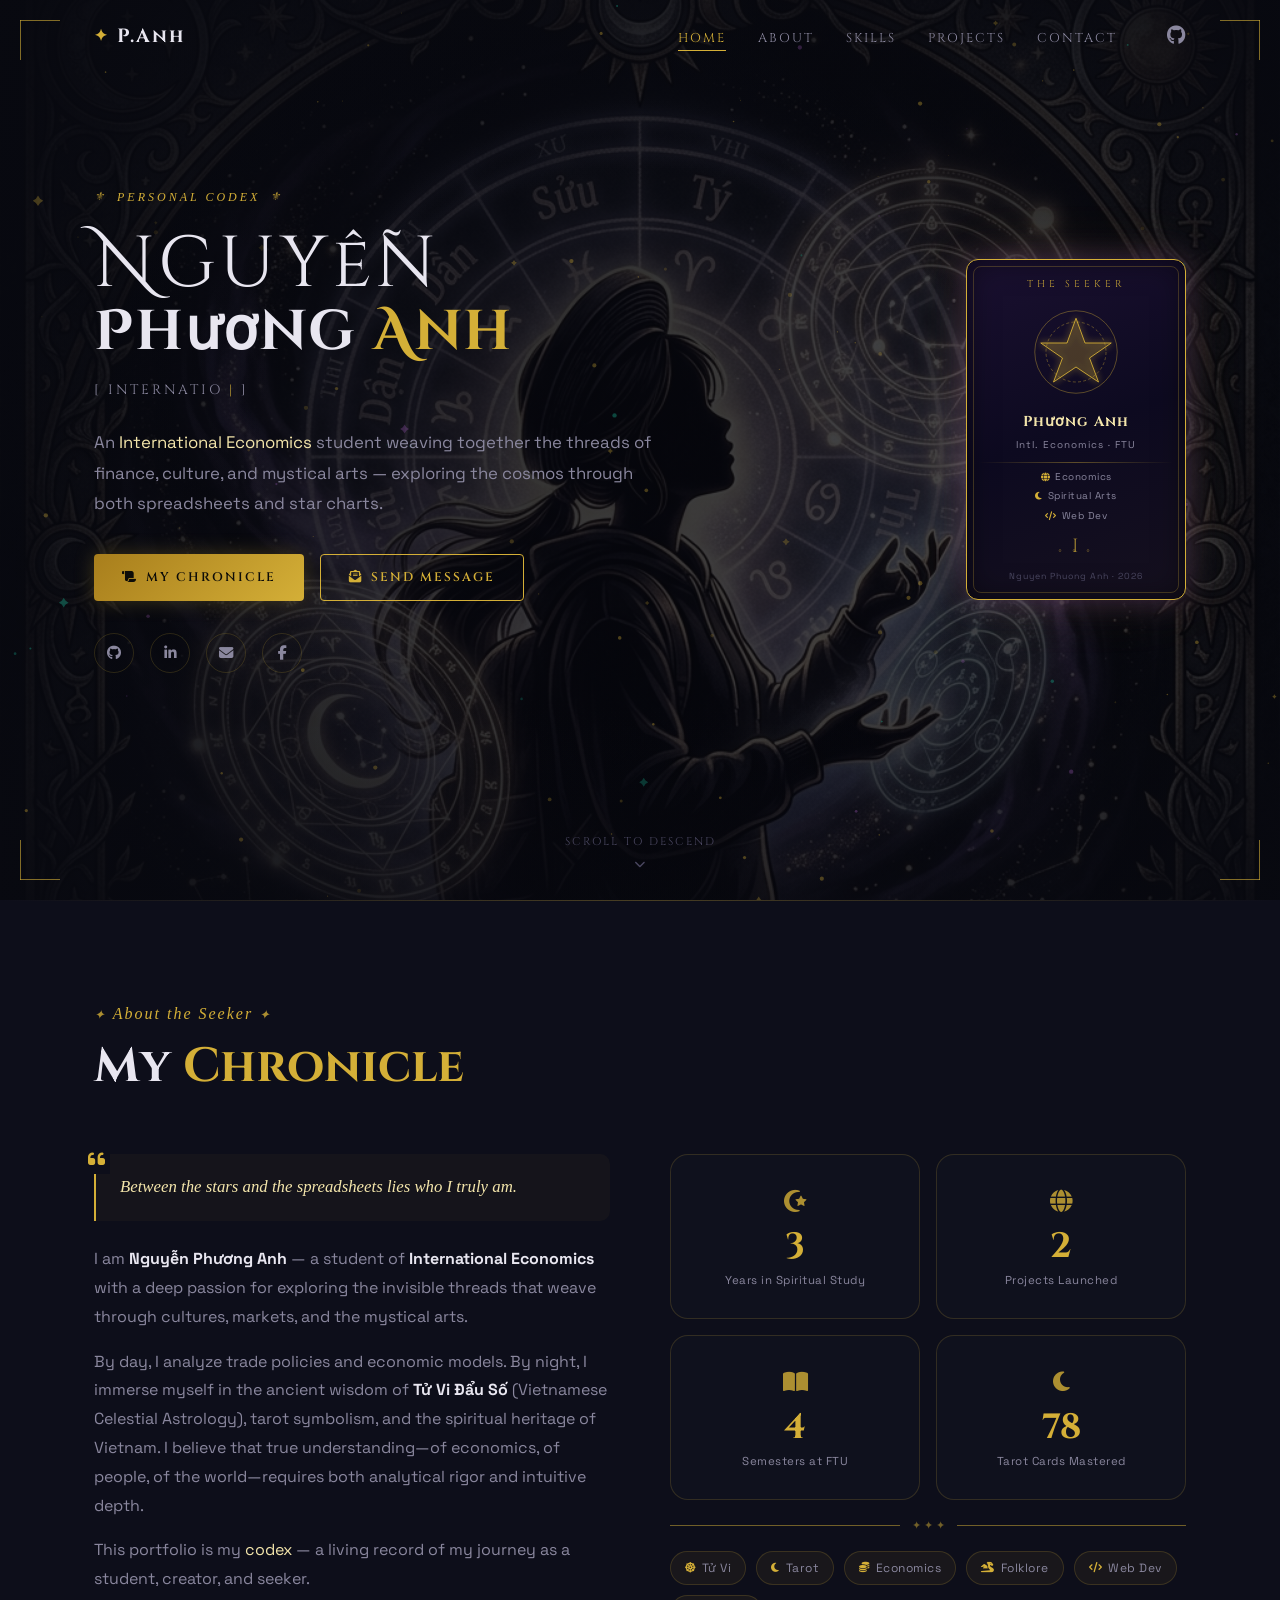
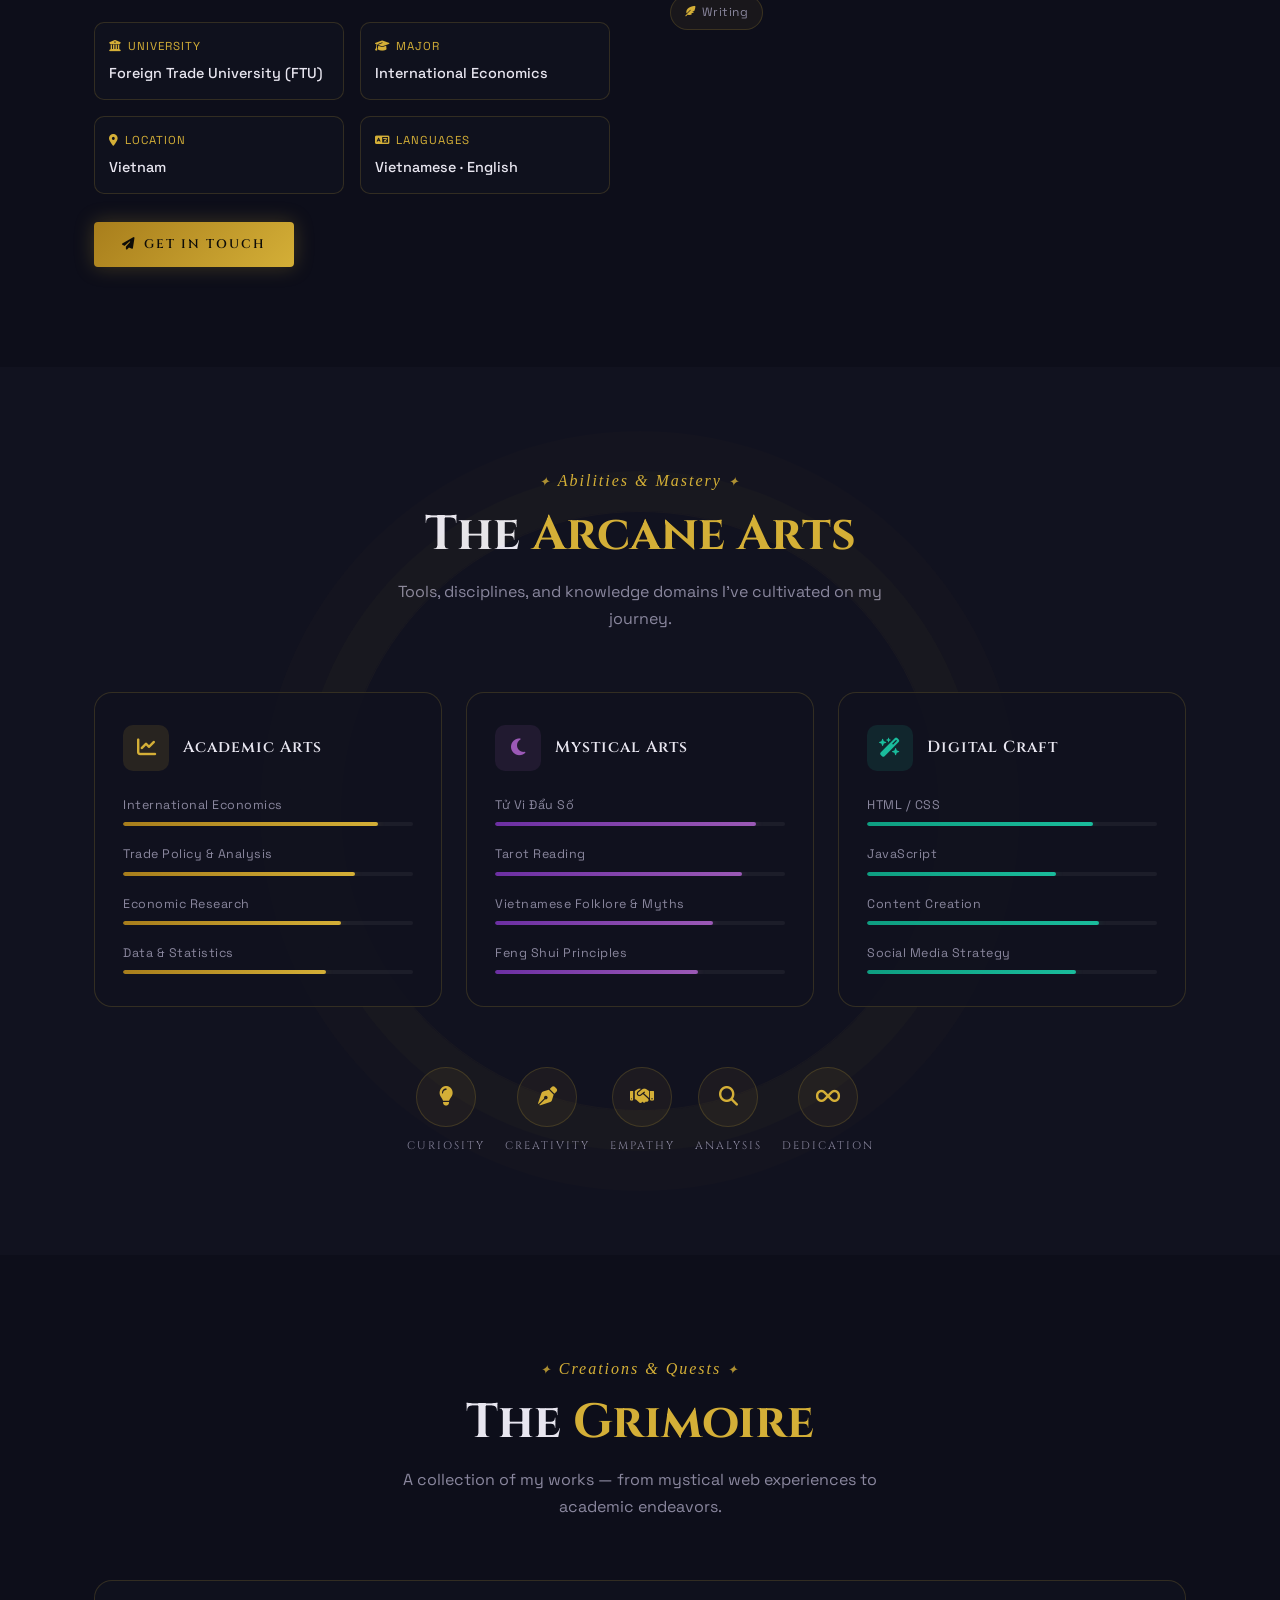
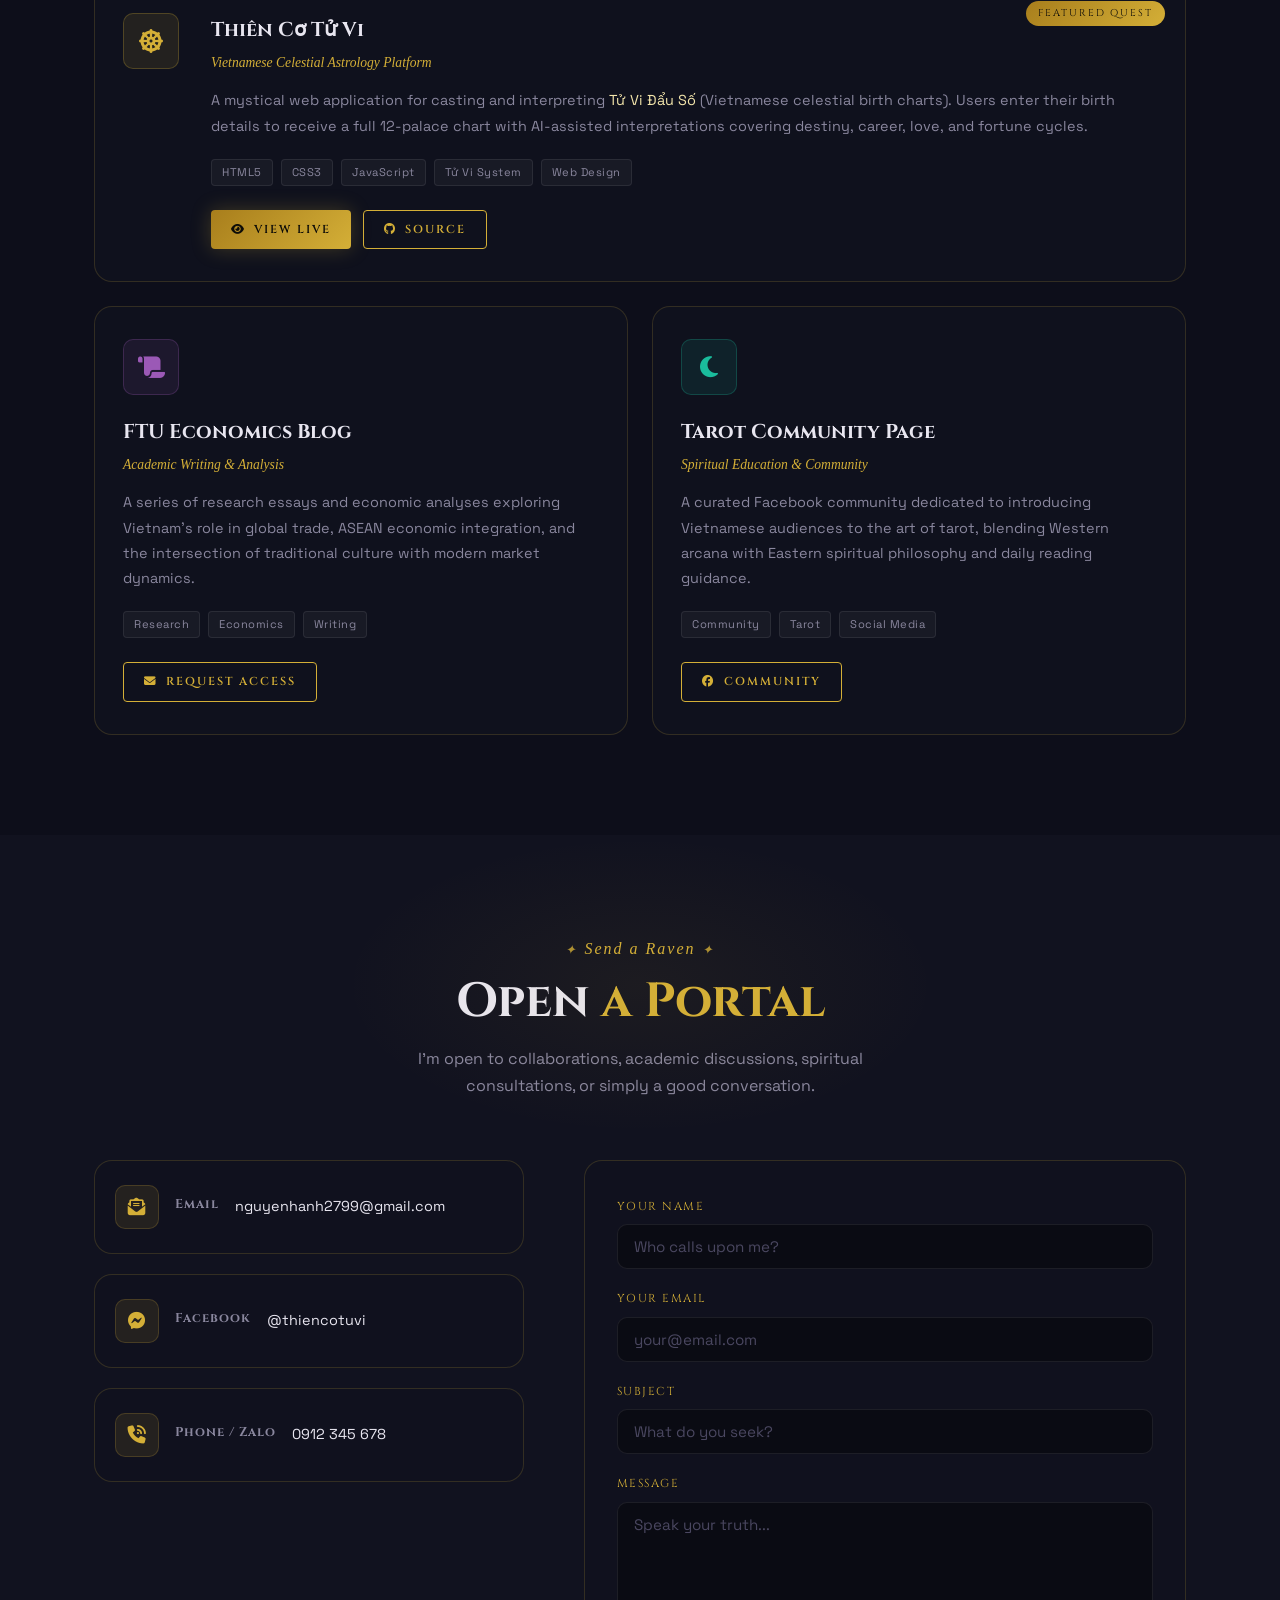
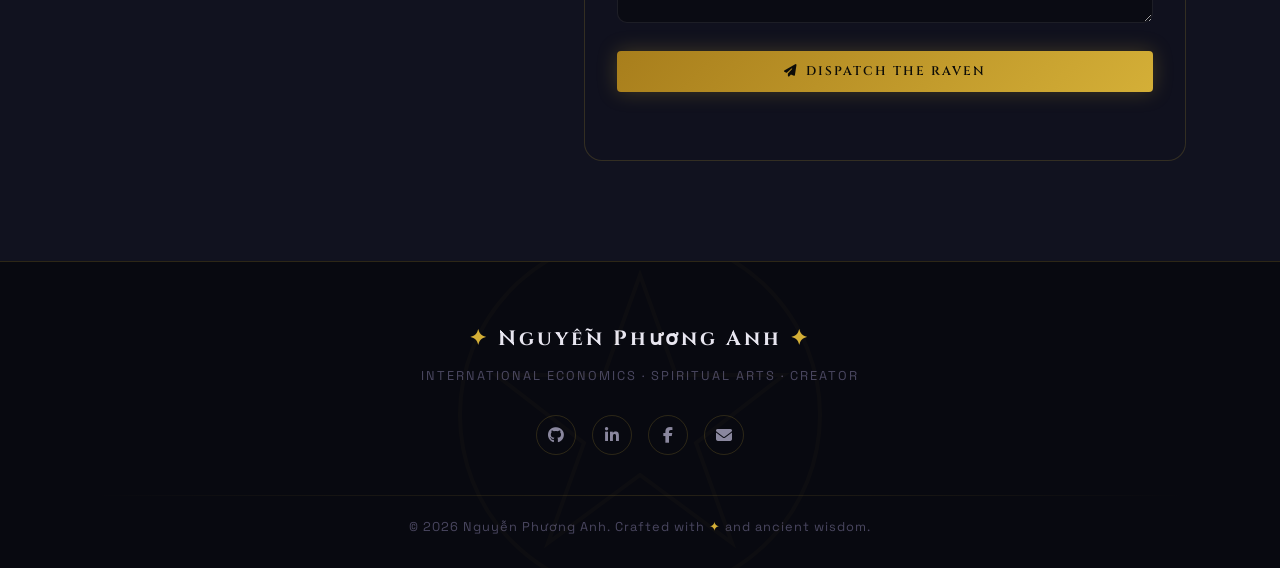
==== index.html @ 886b6515 "Add files via upload" ====
<!DOCTYPE html>
<html lang="en">
<head>
  <meta charset="UTF-8" />
  <meta name="viewport" content="width=device-width, initial-scale=1.0" />
  <title>Nguyễn Phương Anh — Portfolio</title>
  <meta name="description" content="Personal portfolio of Nguyễn Phương Anh — International Economics Student with a passion for spiritual arts, cultural projects, and web creation." />
  <meta name="keywords" content="Nguyễn Phương Anh, portfolio, international economics, FTU, web developer, Vietnamese" />
  <meta name="author" content="Nguyễn Phương Anh" />

  <!-- Open Graph -->
  <meta property="og:title" content="Nguyễn Phương Anh — Portfolio" />
  <meta property="og:description" content="International Economics Student | Spiritual Arts Enthusiast | Creator" />
  <meta property="og:type" content="website" />

  <!-- Google Fonts -->
  <link rel="preconnect" href="https://fonts.googleapis.com" />
  <link rel="preconnect" href="https://fonts.gstatic.com" crossorigin />
  <link href="https://fonts.googleapis.com/css2?family=Cinzel+Decorative:wght@400;700;900&family=Cinzel:wght@400;500;600;700&family=IM+Fell+English:ital@0;1&family=Space+Grotesk:wght@300;400;500;600&display=swap" rel="stylesheet" />

  <!-- Font Awesome -->
  <link rel="stylesheet" href="https://cdnjs.cloudflare.com/ajax/libs/font-awesome/6.5.1/css/all.min.css" crossorigin="anonymous" referrerpolicy="no-referrer" />

  <!-- Stylesheet -->
  <link rel="stylesheet" href="portfolio.css" />
</head>
<body>

  <!-- ============================================================
       PRELOADER
       ============================================================ -->
  <div class="pf-preloader" id="pf-preloader">
    <div class="pf-preloader__inner">
      <div class="pf-rune-ring">
        <svg viewBox="0 0 200 200" class="pf-rune-svg">
          <circle cx="100" cy="100" r="90" class="pf-rune-circle" />
          <circle cx="100" cy="100" r="70" class="pf-rune-circle pf-rune-circle--inner" />
          <!-- Rune marks -->
          <g class="pf-rune-marks">
            <line x1="100" y1="10" x2="100" y2="30" />
            <line x1="100" y1="170" x2="100" y2="190" />
            <line x1="10" y1="100" x2="30" y2="100" />
            <line x1="170" y1="100" x2="190" y2="100" />
            <line x1="27" y1="27" x2="42" y2="42" />
            <line x1="158" y1="158" x2="173" y2="173" />
            <line x1="173" y1="27" x2="158" y2="42" />
            <line x1="27" y1="173" x2="42" y2="158" />
          </g>
          <!-- Inner star -->
          <polygon class="pf-rune-star" points="100,60 112,90 145,90 120,110 130,140 100,122 70,140 80,110 55,90 88,90" />
        </svg>
      </div>
      <p class="pf-preloader__text">Entering the Realm...</p>
    </div>
  </div>

  <!-- ============================================================
       PARTICLES / FLOATING RUNES CANVAS
       ============================================================ -->
  <canvas id="pf-particles" class="pf-particles"></canvas>

  <!-- ============================================================
       NAVIGATION
       ============================================================ -->
  <nav class="pf-nav" id="pf-nav">
    <div class="pf-nav__container">
      <a href="#pf-hero" class="pf-nav__logo" id="pf-nav-logo">
        <span class="pf-nav__logo-symbol">✦</span>
        <span>P.Anh</span>
      </a>

      <ul class="pf-nav__menu" id="pf-nav-menu">
        <li><a href="#pf-hero"    class="pf-nav__link pf-nav__link--active" data-section="pf-hero">Home</a></li>
        <li><a href="#pf-about"   class="pf-nav__link" data-section="pf-about">About</a></li>
        <li><a href="#pf-skills"  class="pf-nav__link" data-section="pf-skills">Skills</a></li>
        <li><a href="#pf-project" class="pf-nav__link" data-section="pf-project">Projects</a></li>
        <li><a href="#pf-contact" class="pf-nav__link" data-section="pf-contact">Contact</a></li>
      </ul>

      <a href="https://github.com/phanhbleble" target="_blank" rel="noopener" class="pf-nav__github" id="pf-nav-github" aria-label="GitHub Profile">
        <i class="fa-brands fa-github"></i>
      </a>

      <button class="pf-nav__toggle" id="pf-nav-toggle" aria-label="Toggle navigation" aria-expanded="false">
        <span></span><span></span><span></span>
      </button>
    </div>
  </nav>

  <main>

    <!-- ============================================================
         HERO SECTION
         ============================================================ -->
    <section class="pf-hero pf-section" id="pf-hero">
      <div class="pf-hero__bg" aria-hidden="true">
        <img src="portfolio_hero_bg.png" alt="" class="pf-hero__bg-img" />
        <div class="pf-hero__bg-overlay"></div>
        <div class="pf-hero__bg-vignette"></div>
      </div>

      <!-- Decorative corners -->
      <div class="pf-corner pf-corner--tl" aria-hidden="true"></div>
      <div class="pf-corner pf-corner--tr" aria-hidden="true"></div>
      <div class="pf-corner pf-corner--bl" aria-hidden="true"></div>
      <div class="pf-corner pf-corner--br" aria-hidden="true"></div>

      <div class="pf-hero__container pf-container">
        <div class="pf-hero__content">
          <div class="pf-hero__eyebrow">
            <span class="pf-rune-deco">⚜</span>
            <span class="pf-hero__eyebrow-text">Personal Codex</span>
            <span class="pf-rune-deco">⚜</span>
          </div>

          <h1 class="pf-hero__name">
            <span class="pf-hero__name-line1">Nguyễn</span>
            <span class="pf-hero__name-line2">Phương <span class="pf-gold">Anh</span></span>
          </h1>

          <div class="pf-hero__role" id="pf-typed-role">
            <span class="pf-hero__role-prefix">[ </span>
            <span class="pf-hero__role-text" id="pf-typed-text"></span>
            <span class="pf-hero__role-cursor">|</span>
            <span class="pf-hero__role-prefix"> ]</span>
          </div>

          <p class="pf-hero__tagline">
            An <em>International Economics</em> student weaving together the threads of finance, culture, and mystical arts — exploring the cosmos through both spreadsheets and star charts.
          </p>

          <div class="pf-hero__cta">
            <a href="#pf-about" class="pf-btn pf-btn--primary" id="pf-hero-cta1">
              <i class="fa-solid fa-scroll"></i> My Chronicle
            </a>
            <a href="#pf-contact" class="pf-btn pf-btn--ghost" id="pf-hero-cta2">
              <i class="fa-solid fa-envelope-open-text"></i> Send Message
            </a>
          </div>

          <div class="pf-hero__social">
            <a href="https://github.com/phanhbleble" target="_blank" rel="noopener" class="pf-hero__social-link" id="pf-social-github" aria-label="GitHub">
              <i class="fa-brands fa-github"></i>
            </a>
            <a href="https://www.linkedin.com/" target="_blank" rel="noopener" class="pf-hero__social-link" id="pf-social-linkedin" aria-label="LinkedIn">
              <i class="fa-brands fa-linkedin-in"></i>
            </a>
            <a href="mailto:nguyenhanh2799@gmail.com" class="pf-hero__social-link" id="pf-social-email" aria-label="Email">
              <i class="fa-solid fa-envelope"></i>
            </a>
            <a href="https://www.facebook.com/thiencotuvi" target="_blank" rel="noopener" class="pf-hero__social-link" id="pf-social-fb" aria-label="Facebook">
              <i class="fa-brands fa-facebook-f"></i>
            </a>
          </div>
        </div>

        <!-- Tarot card floating aside -->
        <div class="pf-hero__card-wrap" aria-hidden="true">
          <div class="pf-tarot-card" id="pf-tarot-card">
            <div class="pf-tarot-card__inner">
              <div class="pf-tarot-card__front">
                <div class="pf-tarot-card__header">The Seeker</div>
                <div class="pf-tarot-card__symbol">
                  <svg viewBox="0 0 120 120" class="pf-tarot-star-svg">
                    <circle cx="60" cy="60" r="55" class="pf-tarot-ring" />
                    <circle cx="60" cy="60" r="40" class="pf-tarot-ring pf-tarot-ring--2" />
                    <polygon class="pf-tarot-star-poly" points="60,15 72,48 107,48 78,68 90,100 60,80 30,100 42,68 13,48 48,48" />
                  </svg>
                </div>
                <div class="pf-tarot-card__body">
                  <p class="pf-tarot-card__name">Phương Anh</p>
                  <p class="pf-tarot-card__title">Intl. Economics · FTU</p>
                  <div class="pf-tarot-card__divider"></div>
                  <div class="pf-tarot-card__attrs">
                    <span><i class="fa-solid fa-globe"></i> Economics</span>
                    <span><i class="fa-solid fa-moon"></i> Spiritual Arts</span>
                    <span><i class="fa-solid fa-code"></i> Web Dev</span>
                  </div>
                </div>
                <div class="pf-tarot-card__number">I</div>
                <div class="pf-tarot-card__footer">Nguyen Phuong Anh · 2026</div>
              </div>
            </div>
          </div>
        </div>
      </div>

      <div class="pf-hero__scroll-hint" aria-hidden="true">
        <span>Scroll to descend</span>
        <i class="fa-solid fa-chevron-down pf-bounce"></i>
      </div>
    </section>

    <!-- ============================================================
         ABOUT SECTION
         ============================================================ -->
    <section class="pf-about pf-section" id="pf-about">
      <div class="pf-about__arcane-line" aria-hidden="true"></div>
      <div class="pf-container">
        <div class="pf-section-header">
          <p class="pf-section-eyebrow">
            <span class="pf-rune-deco">✦</span> About the Seeker <span class="pf-rune-deco">✦</span>
          </p>
          <h2 class="pf-section-title">My <span class="pf-gold">Chronicle</span></h2>
        </div>

        <div class="pf-about__grid">
          <div class="pf-about__text pf-reveal">
            <div class="pf-about__quote">
              <i class="fa-solid fa-quote-left"></i>
              <blockquote>Between the stars and the spreadsheets lies who I truly am.</blockquote>
            </div>
            <p>
              I am <strong>Nguyễn Phương Anh</strong> — a student of <strong>International Economics</strong> with a deep passion for exploring the invisible threads that weave through cultures, markets, and the mystical arts.
            </p>
            <p>
              By day, I analyze trade policies and economic models. By night, I immerse myself in the ancient wisdom of <strong>Tử Vi Đẩu Số</strong> (Vietnamese Celestial Astrology), tarot symbolism, and the spiritual heritage of Vietnam. I believe that true understanding—of economics, of people, of the world—requires both analytical rigor and intuitive depth.
            </p>
            <p>
              This portfolio is my <em>codex</em> — a living record of my journey as a student, creator, and seeker.
            </p>

            <div class="pf-about__info-grid">
              <div class="pf-about__info-item">
                <span class="pf-about__info-label"><i class="fa-solid fa-university"></i> University</span>
                <span class="pf-about__info-value">Foreign Trade University (FTU)</span>
              </div>
              <div class="pf-about__info-item">
                <span class="pf-about__info-label"><i class="fa-solid fa-graduation-cap"></i> Major</span>
                <span class="pf-about__info-value">International Economics</span>
              </div>
              <div class="pf-about__info-item">
                <span class="pf-about__info-label"><i class="fa-solid fa-location-dot"></i> Location</span>
                <span class="pf-about__info-value">Vietnam</span>
              </div>
              <div class="pf-about__info-item">
                <span class="pf-about__info-label"><i class="fa-solid fa-language"></i> Languages</span>
                <span class="pf-about__info-value">Vietnamese · English</span>
              </div>
            </div>

            <a href="#pf-contact" class="pf-btn pf-btn--primary" id="pf-about-cta">
              <i class="fa-solid fa-paper-plane"></i> Get in Touch
            </a>
          </div>

          <!-- Stat cards -->
          <div class="pf-about__stats pf-reveal pf-reveal--delay">
            <div class="pf-stat-card" id="pf-stat-1">
              <div class="pf-stat-card__icon"><i class="fa-solid fa-star-and-crescent"></i></div>
              <div class="pf-stat-card__num pf-count" data-target="3">0</div>
              <div class="pf-stat-card__label">Years in Spiritual Study</div>
            </div>
            <div class="pf-stat-card" id="pf-stat-2">
              <div class="pf-stat-card__icon"><i class="fa-solid fa-globe"></i></div>
              <div class="pf-stat-card__num pf-count" data-target="2">0</div>
              <div class="pf-stat-card__label">Projects Launched</div>
            </div>
            <div class="pf-stat-card" id="pf-stat-3">
              <div class="pf-stat-card__icon"><i class="fa-solid fa-book-open"></i></div>
              <div class="pf-stat-card__num pf-count" data-target="4">0</div>
              <div class="pf-stat-card__label">Semesters at FTU</div>
            </div>
            <div class="pf-stat-card" id="pf-stat-4">
              <div class="pf-stat-card__icon"><i class="fa-solid fa-moon"></i></div>
              <div class="pf-stat-card__num pf-count" data-target="78">0</div>
              <div class="pf-stat-card__label">Tarot Cards Mastered</div>
            </div>

            <!-- Ornamental divider -->
            <div class="pf-about__ornament" aria-hidden="true">
              <div class="pf-about__ornament-line"></div>
              <span>✦ ✦ ✦</span>
              <div class="pf-about__ornament-line"></div>
            </div>

            <!-- Zodiac / interest badges -->
            <div class="pf-about__badges">
              <span class="pf-badge"><i class="fa-solid fa-dharmachakra"></i> Tử Vi</span>
              <span class="pf-badge"><i class="fa-solid fa-moon"></i> Tarot</span>
              <span class="pf-badge"><i class="fa-solid fa-coins"></i> Economics</span>
              <span class="pf-badge"><i class="fa-solid fa-dragon"></i> Folklore</span>
              <span class="pf-badge"><i class="fa-solid fa-code"></i> Web Dev</span>
              <span class="pf-badge"><i class="fa-solid fa-feather-pointed"></i> Writing</span>
            </div>
          </div>
        </div>
      </div>
    </section>

    <!-- ============================================================
         SKILLS SECTION
         ============================================================ -->
    <section class="pf-skills pf-section" id="pf-skills">
      <div class="pf-skills__bg-sigil" aria-hidden="true"></div>
      <div class="pf-container">
        <div class="pf-section-header pf-text-center">
          <p class="pf-section-eyebrow">
            <span class="pf-rune-deco">✦</span> Abilities & Mastery <span class="pf-rune-deco">✦</span>
          </p>
          <h2 class="pf-section-title">The <span class="pf-gold">Arcane Arts</span></h2>
          <p class="pf-section-sub">Tools, disciplines, and knowledge domains I've cultivated on my journey.</p>
        </div>

        <div class="pf-skills__grid">

          <!-- Card: Academic Disciplines -->
          <div class="pf-skill-card pf-reveal" id="pf-skill-1">
            <div class="pf-skill-card__glow"></div>
            <div class="pf-skill-card__header">
              <div class="pf-skill-card__icon pf-skill-card__icon--gold">
                <i class="fa-solid fa-chart-line"></i>
              </div>
              <h3 class="pf-skill-card__title">Academic Arts</h3>
            </div>
            <div class="pf-skill-card__bars">
              <div class="pf-skillbar" data-level="88">
                <span class="pf-skillbar__name">International Economics</span>
                <div class="pf-skillbar__track"><div class="pf-skillbar__fill"></div></div>
              </div>
              <div class="pf-skillbar" data-level="80">
                <span class="pf-skillbar__name">Trade Policy & Analysis</span>
                <div class="pf-skillbar__track"><div class="pf-skillbar__fill"></div></div>
              </div>
              <div class="pf-skillbar" data-level="75">
                <span class="pf-skillbar__name">Economic Research</span>
                <div class="pf-skillbar__track"><div class="pf-skillbar__fill"></div></div>
              </div>
              <div class="pf-skillbar" data-level="70">
                <span class="pf-skillbar__name">Data & Statistics</span>
                <div class="pf-skillbar__track"><div class="pf-skillbar__fill"></div></div>
              </div>
            </div>
          </div>

          <!-- Card: Spiritual Arts -->
          <div class="pf-skill-card pf-reveal pf-reveal--delay" id="pf-skill-2">
            <div class="pf-skill-card__glow pf-skill-card__glow--purple"></div>
            <div class="pf-skill-card__header">
              <div class="pf-skill-card__icon pf-skill-card__icon--purple">
                <i class="fa-solid fa-moon"></i>
              </div>
              <h3 class="pf-skill-card__title">Mystical Arts</h3>
            </div>
            <div class="pf-skill-card__bars">
              <div class="pf-skillbar pf-skillbar--purple" data-level="90">
                <span class="pf-skillbar__name">Tử Vi Đẩu Số</span>
                <div class="pf-skillbar__track"><div class="pf-skillbar__fill"></div></div>
              </div>
              <div class="pf-skillbar pf-skillbar--purple" data-level="85">
                <span class="pf-skillbar__name">Tarot Reading</span>
                <div class="pf-skillbar__track"><div class="pf-skillbar__fill"></div></div>
              </div>
              <div class="pf-skillbar pf-skillbar--purple" data-level="75">
                <span class="pf-skillbar__name">Vietnamese Folklore & Myths</span>
                <div class="pf-skillbar__track"><div class="pf-skillbar__fill"></div></div>
              </div>
              <div class="pf-skillbar pf-skillbar--purple" data-level="70">
                <span class="pf-skillbar__name">Feng Shui Principles</span>
                <div class="pf-skillbar__track"><div class="pf-skillbar__fill"></div></div>
              </div>
            </div>
          </div>

          <!-- Card: Digital & Creative -->
          <div class="pf-skill-card pf-reveal pf-reveal--delay2" id="pf-skill-3">
            <div class="pf-skill-card__glow pf-skill-card__glow--teal"></div>
            <div class="pf-skill-card__header">
              <div class="pf-skill-card__icon pf-skill-card__icon--teal">
                <i class="fa-solid fa-wand-magic-sparkles"></i>
              </div>
              <h3 class="pf-skill-card__title">Digital Craft</h3>
            </div>
            <div class="pf-skill-card__bars">
              <div class="pf-skillbar pf-skillbar--teal" data-level="78">
                <span class="pf-skillbar__name">HTML / CSS</span>
                <div class="pf-skillbar__track"><div class="pf-skillbar__fill"></div></div>
              </div>
              <div class="pf-skillbar pf-skillbar--teal" data-level="65">
                <span class="pf-skillbar__name">JavaScript</span>
                <div class="pf-skillbar__track"><div class="pf-skillbar__fill"></div></div>
              </div>
              <div class="pf-skillbar pf-skillbar--teal" data-level="80">
                <span class="pf-skillbar__name">Content Creation</span>
                <div class="pf-skillbar__track"><div class="pf-skillbar__fill"></div></div>
              </div>
              <div class="pf-skillbar pf-skillbar--teal" data-level="72">
                <span class="pf-skillbar__name">Social Media Strategy</span>
                <div class="pf-skillbar__track"><div class="pf-skillbar__fill"></div></div>
              </div>
            </div>
          </div>

        </div>

        <!-- Attribute runes row -->
        <div class="pf-attribute-row pf-reveal">
          <div class="pf-attribute" id="pf-attr-1">
            <div class="pf-attribute__icon"><i class="fa-solid fa-lightbulb"></i></div>
            <div class="pf-attribute__label">Curiosity</div>
          </div>
          <div class="pf-attribute" id="pf-attr-2">
            <div class="pf-attribute__icon"><i class="fa-solid fa-pen-nib"></i></div>
            <div class="pf-attribute__label">Creativity</div>
          </div>
          <div class="pf-attribute" id="pf-attr-3">
            <div class="pf-attribute__icon"><i class="fa-solid fa-handshake"></i></div>
            <div class="pf-attribute__label">Empathy</div>
          </div>
          <div class="pf-attribute" id="pf-attr-4">
            <div class="pf-attribute__icon"><i class="fa-solid fa-magnifying-glass"></i></div>
            <div class="pf-attribute__label">Analysis</div>
          </div>
          <div class="pf-attribute" id="pf-attr-5">
            <div class="pf-attribute__icon"><i class="fa-solid fa-infinity"></i></div>
            <div class="pf-attribute__label">Dedication</div>
          </div>
        </div>
      </div>
    </section>

    <!-- ============================================================
         PROJECTS SECTION
         ============================================================ -->
    <section class="pf-project pf-section" id="pf-project">
      <div class="pf-container">
        <div class="pf-section-header pf-text-center">
          <p class="pf-section-eyebrow">
            <span class="pf-rune-deco">✦</span> Creations & Quests <span class="pf-rune-deco">✦</span>
          </p>
          <h2 class="pf-section-title">The <span class="pf-gold">Grimoire</span></h2>
          <p class="pf-section-sub">A collection of my works — from mystical web experiences to academic endeavors.</p>
        </div>

        <div class="pf-project__grid">

          <!-- Featured project -->
          <article class="pf-project-card pf-project-card--featured pf-reveal" id="pf-proj-1">
            <div class="pf-project-card__badge">Featured Quest</div>
            <div class="pf-project-card__glow"></div>
            <div class="pf-project-card__content">
              <div class="pf-project-card__icon-wrap">
                <div class="pf-project-card__icon">
                  <i class="fa-solid fa-dharmachakra"></i>
                </div>
              </div>
              <div class="pf-project-card__body">
                <h3 class="pf-project-card__title">Thiên Cơ Tử Vi</h3>
                <p class="pf-project-card__sub">Vietnamese Celestial Astrology Platform</p>
                <p class="pf-project-card__desc">
                  A mystical web application for casting and interpreting <em>Tử Vi Đẩu Số</em> (Vietnamese celestial birth charts). Users enter their birth details to receive a full 12-palace chart with AI-assisted interpretations covering destiny, career, love, and fortune cycles.
                </p>
                <div class="pf-project-card__tags">
                  <span class="pf-tag">HTML5</span>
                  <span class="pf-tag">CSS3</span>
                  <span class="pf-tag">JavaScript</span>
                  <span class="pf-tag">Tử Vi System</span>
                  <span class="pf-tag">Web Design</span>
                </div>
                <div class="pf-project-card__actions">
                  <a href="tuvi.html" class="pf-btn pf-btn--primary pf-btn--sm" id="pf-proj-1-live" target="_blank">
                    <i class="fa-solid fa-eye"></i> View Live
                  </a>
                  <a href="https://github.com/phanhbleble" class="pf-btn pf-btn--ghost pf-btn--sm" id="pf-proj-1-code" target="_blank" rel="noopener">
                    <i class="fa-brands fa-github"></i> Source
                  </a>
                </div>
              </div>
            </div>
          </article>

          <!-- Project 2 -->
          <article class="pf-project-card pf-reveal pf-reveal--delay" id="pf-proj-2">
            <div class="pf-project-card__glow pf-project-card__glow--purple"></div>
            <div class="pf-project-card__content">
              <div class="pf-project-card__icon-wrap">
                <div class="pf-project-card__icon pf-project-card__icon--purple">
                  <i class="fa-solid fa-scroll"></i>
                </div>
              </div>
              <div class="pf-project-card__body">
                <h3 class="pf-project-card__title">FTU Economics Blog</h3>
                <p class="pf-project-card__sub">Academic Writing & Analysis</p>
                <p class="pf-project-card__desc">
                  A series of research essays and economic analyses exploring Vietnam's role in global trade, ASEAN economic integration, and the intersection of traditional culture with modern market dynamics.
                </p>
                <div class="pf-project-card__tags">
                  <span class="pf-tag">Research</span>
                  <span class="pf-tag">Economics</span>
                  <span class="pf-tag">Writing</span>
                </div>
                <div class="pf-project-card__actions">
                  <a href="#pf-contact" class="pf-btn pf-btn--ghost pf-btn--sm" id="pf-proj-2-contact">
                    <i class="fa-solid fa-envelope"></i> Request Access
                  </a>
                </div>
              </div>
            </div>
          </article>

          <!-- Project 3 -->
          <article class="pf-project-card pf-reveal pf-reveal--delay2" id="pf-proj-3">
            <div class="pf-project-card__glow pf-project-card__glow--teal"></div>
            <div class="pf-project-card__content">
              <div class="pf-project-card__icon-wrap">
                <div class="pf-project-card__icon pf-project-card__icon--teal">
                  <i class="fa-solid fa-moon"></i>
                </div>
              </div>
              <div class="pf-project-card__body">
                <h3 class="pf-project-card__title">Tarot Community Page</h3>
                <p class="pf-project-card__sub">Spiritual Education & Community</p>
                <p class="pf-project-card__desc">
                  A curated Facebook community dedicated to introducing Vietnamese audiences to the art of tarot, blending Western arcana with Eastern spiritual philosophy and daily reading guidance.
                </p>
                <div class="pf-project-card__tags">
                  <span class="pf-tag">Community</span>
                  <span class="pf-tag">Tarot</span>
                  <span class="pf-tag">Social Media</span>
                </div>
                <div class="pf-project-card__actions">
                  <a href="https://www.facebook.com/" class="pf-btn pf-btn--ghost pf-btn--sm" id="pf-proj-3-fb" target="_blank" rel="noopener">
                    <i class="fa-brands fa-facebook"></i> Community
                  </a>
                </div>
              </div>
            </div>
          </article>

        </div>
      </div>
    </section>

    <!-- ============================================================
         CONTACT SECTION
         ============================================================ -->
    <section class="pf-contact pf-section" id="pf-contact">
      <div class="pf-contact__bg-glow" aria-hidden="true"></div>
      <div class="pf-container">
        <div class="pf-section-header pf-text-center">
          <p class="pf-section-eyebrow">
            <span class="pf-rune-deco">✦</span> Send a Raven <span class="pf-rune-deco">✦</span>
          </p>
          <h2 class="pf-section-title">Open <span class="pf-gold">a Portal</span></h2>
          <p class="pf-section-sub">I'm open to collaborations, academic discussions, spiritual consultations, or simply a good conversation.</p>
        </div>

        <div class="pf-contact__grid">
          <div class="pf-contact__info pf-reveal">
            <div class="pf-contact__card" id="pf-contact-email">
              <div class="pf-contact__card-icon"><i class="fa-solid fa-envelope-open-text"></i></div>
              <h4>Email</h4>
              <a href="mailto:nguyenhanh2799@gmail.com">nguyenhanh2799@gmail.com</a>
            </div>
            <div class="pf-contact__card" id="pf-contact-fb">
              <div class="pf-contact__card-icon"><i class="fa-brands fa-facebook-messenger"></i></div>
              <h4>Facebook</h4>
              <a href="https://www.facebook.com/thiencotuvi" target="_blank" rel="noopener">@thiencotuvi</a>
            </div>
            <div class="pf-contact__card" id="pf-contact-phone">
              <div class="pf-contact__card-icon"><i class="fa-solid fa-phone-volume"></i></div>
              <h4>Phone / Zalo</h4>
              <a href="tel:+84912345678">0912 345 678</a>
            </div>
          </div>

          <!-- Contact form -->
          <form class="pf-contact__form pf-reveal pf-reveal--delay" id="pf-contact-form" novalidate>
            <div class="pf-form-group">
              <label for="pf-name">Your Name</label>
              <input type="text" id="pf-name" placeholder="Who calls upon me?" required />
            </div>
            <div class="pf-form-group">
              <label for="pf-email">Your Email</label>
              <input type="email" id="pf-email" placeholder="your@email.com" required />
            </div>
            <div class="pf-form-group">
              <label for="pf-subject">Subject</label>
              <input type="text" id="pf-subject" placeholder="What do you seek?" />
            </div>
            <div class="pf-form-group">
              <label for="pf-message">Message</label>
              <textarea id="pf-message" rows="5" placeholder="Speak your truth..." required></textarea>
            </div>
            <button type="submit" class="pf-btn pf-btn--primary pf-btn--block" id="pf-submit-btn">
              <i class="fa-solid fa-paper-plane"></i> Dispatch the Raven
            </button>
            <p class="pf-form-feedback" id="pf-form-feedback"></p>
          </form>
        </div>
      </div>
    </section>

  </main>

  <!-- ============================================================
       FOOTER
       ============================================================ -->
  <footer class="pf-footer">
    <div class="pf-footer__sigil" aria-hidden="true">
      <svg viewBox="0 0 100 100" class="pf-footer__sigil-svg">
        <circle cx="50" cy="50" r="45" class="pf-footer__sigil-ring"/>
        <polygon class="pf-footer__sigil-star" points="50,15 59,40 86,40 64,57 73,82 50,65 27,82 36,57 14,40 41,40"/>
      </svg>
    </div>
    <div class="pf-container">
      <div class="pf-footer__top">
        <a href="#pf-hero" class="pf-footer__logo">
          <span class="pf-gold">✦</span> Nguyễn Phương Anh <span class="pf-gold">✦</span>
        </a>
        <p class="pf-footer__tagline">International Economics · Spiritual Arts · Creator</p>
        <div class="pf-footer__social">
          <a href="https://github.com/phanhbleble" target="_blank" rel="noopener" aria-label="GitHub"><i class="fa-brands fa-github"></i></a>
          <a href="https://www.linkedin.com/" target="_blank" rel="noopener" aria-label="LinkedIn"><i class="fa-brands fa-linkedin-in"></i></a>
          <a href="https://www.facebook.com/thiencotuvi" target="_blank" rel="noopener" aria-label="Facebook"><i class="fa-brands fa-facebook-f"></i></a>
          <a href="mailto:nguyenhanh2799@gmail.com" aria-label="Email"><i class="fa-solid fa-envelope"></i></a>
        </div>
      </div>
      <div class="pf-footer__bottom">
        <div class="pf-footer__line"></div>
        <p>&copy; 2026 Nguyễn Phương Anh. Crafted with <span class="pf-gold">✦</span> and ancient wisdom.</p>
      </div>
    </div>
  </footer>

  <!-- Back to top button -->
  <button class="pf-back-top" id="pf-back-top" aria-label="Back to top">
    <i class="fa-solid fa-chevron-up"></i>
  </button>

  <script src="portfolio.js"></script>
</body>
</html>
---- portfolio.css ----
/* ============================================================
   PORTFOLIO CSS — Dark Mystical / Game / Tarot Theme
   Nguyễn Phương Anh — 2026
   ============================================================ */

/* ============================================================
   CSS CUSTOM PROPERTIES
   ============================================================ */
:root {
  /* Core palette */
  --pf-bg:           #080910;
  --pf-bg-2:         #0d0e1a;
  --pf-bg-3:         #11121f;
  --pf-card:         rgba(17, 18, 31, 0.85);
  --pf-glass:        rgba(255, 255, 255, 0.03);
  --pf-border:       rgba(212, 175, 55, 0.18);
  --pf-border-hover: rgba(212, 175, 55, 0.5);

  /* Gold accent */
  --pf-gold:         #d4af37;
  --pf-gold-light:   #f3e5ab;
  --pf-gold-dark:    #a87e1c;
  --pf-gold-glow:    rgba(212, 175, 55, 0.25);

  /* Purple accent */
  --pf-purple:       #9b59b6;
  --pf-purple-light: #c39bd3;
  --pf-purple-glow:  rgba(155, 89, 182, 0.3);

  /* Teal accent */
  --pf-teal:         #1abc9c;
  --pf-teal-glow:    rgba(26, 188, 156, 0.25);

  /* Text */
  --pf-text:         #e8e6f0;
  --pf-text-muted:   #8a879e;
  --pf-text-faint:   #4a4760;

  /* Fonts */
  --pf-font-display: 'Cinzel Decorative', 'Cinzel', serif;
  --pf-font-heading: 'Cinzel', serif;
  --pf-font-serif:   'IM Fell English', serif;
  --pf-font-body:    'Space Grotesk', sans-serif;

  /* Spacing */
  --pf-container:    1140px;
  --pf-section-py:   100px;
  --pf-radius:       10px;
  --pf-radius-lg:    18px;
  --pf-transition:   all 0.35s cubic-bezier(0.4, 0, 0.2, 1);
}

/* ============================================================
   RESET & BASE
   ============================================================ */
*, *::before, *::after { margin: 0; padding: 0; box-sizing: border-box; }

html { scroll-behavior: smooth; font-size: 16px; }

body {
  font-family: var(--pf-font-body);
  background-color: var(--pf-bg);
  color: var(--pf-text);
  line-height: 1.7;
  overflow-x: hidden;
}

/* Scrollbar */
::-webkit-scrollbar { width: 6px; }
::-webkit-scrollbar-track { background: var(--pf-bg); }
::-webkit-scrollbar-thumb { background: var(--pf-gold-dark); border-radius: 3px; }

a { text-decoration: none; color: inherit; transition: var(--pf-transition); }
img { max-width: 100%; display: block; }
button { cursor: pointer; font-family: inherit; }

.pf-container {
  max-width: var(--pf-container);
  margin: 0 auto;
  padding: 0 24px;
}

.pf-section { padding: var(--pf-section-py) 0; position: relative; }

.pf-gold { color: var(--pf-gold); }

.pf-text-center { text-align: center; }

/* ============================================================
   PARTICLES CANVAS
   ============================================================ */
.pf-particles {
  position: fixed;
  top: 0; left: 0;
  width: 100%; height: 100%;
  pointer-events: none;
  z-index: 0;
  opacity: 0.55;
}

/* ============================================================
   PRELOADER
   ============================================================ */
.pf-preloader {
  position: fixed;
  inset: 0;
  background: var(--pf-bg);
  display: flex;
  align-items: center;
  justify-content: center;
  z-index: 9999;
  transition: opacity 0.6s ease, visibility 0.6s ease;
}

.pf-preloader.pf-preloader--out {
  opacity: 0;
  visibility: hidden;
}

.pf-preloader__inner {
  display: flex;
  flex-direction: column;
  align-items: center;
  gap: 24px;
}

.pf-rune-ring { width: 120px; height: 120px; animation: pf-spin 6s linear infinite; }

.pf-rune-svg { width: 100%; height: 100%; overflow: visible; }

.pf-rune-circle {
  fill: none;
  stroke: var(--pf-gold);
  stroke-width: 1.5;
  stroke-dasharray: 8 4;
  opacity: 0.7;
}
.pf-rune-circle--inner {
  animation: pf-spin-rev 4s linear infinite;
  transform-origin: 100px 100px;
  stroke-dasharray: 4 8;
}

.pf-rune-marks line {
  stroke: var(--pf-gold);
  stroke-width: 2;
  opacity: 0.8;
}

.pf-rune-star {
  fill: none;
  stroke: var(--pf-gold);
  stroke-width: 1.5;
  filter: drop-shadow(0 0 6px var(--pf-gold));
}

.pf-preloader__text {
  font-family: var(--pf-font-heading);
  color: var(--pf-gold);
  letter-spacing: 3px;
  font-size: 0.9rem;
  text-transform: uppercase;
  animation: pf-pulse 2s ease-in-out infinite;
}

/* ============================================================
   NAVIGATION
   ============================================================ */
.pf-nav {
  position: fixed;
  top: 0; left: 0;
  width: 100%;
  padding: 20px 0;
  z-index: 1000;
  transition: var(--pf-transition);
}

.pf-nav.pf-nav--scrolled {
  background: rgba(8, 9, 16, 0.92);
  backdrop-filter: blur(16px);
  border-bottom: 1px solid var(--pf-border);
  padding: 14px 0;
}

.pf-nav__container {
  max-width: var(--pf-container);
  margin: 0 auto;
  padding: 0 24px;
  display: flex;
  align-items: center;
  gap: 40px;
}

.pf-nav__logo {
  font-family: var(--pf-font-heading);
  font-size: 1.2rem;
  font-weight: 700;
  letter-spacing: 2px;
  display: flex;
  align-items: center;
  gap: 8px;
  color: var(--pf-text);
  white-space: nowrap;
  transition: var(--pf-transition);
}
.pf-nav__logo:hover { color: var(--pf-gold); }
.pf-nav__logo-symbol { color: var(--pf-gold); font-size: 1rem; }

.pf-nav__menu {
  display: flex;
  list-style: none;
  gap: 32px;
  margin-left: auto;
}

.pf-nav__link {
  font-family: var(--pf-font-heading);
  font-size: 0.8rem;
  text-transform: uppercase;
  letter-spacing: 2px;
  color: var(--pf-text-muted);
  position: relative;
  transition: var(--pf-transition);
}
.pf-nav__link::after {
  content: '';
  position: absolute;
  bottom: -4px; left: 0;
  width: 0; height: 1px;
  background: var(--pf-gold);
  transition: width 0.3s ease;
}
.pf-nav__link:hover,
.pf-nav__link--active {
  color: var(--pf-gold);
}
.pf-nav__link:hover::after,
.pf-nav__link--active::after { width: 100%; }

.pf-nav__github {
  color: var(--pf-text-muted);
  font-size: 1.2rem;
  transition: var(--pf-transition);
  margin-left: 10px;
}
.pf-nav__github:hover { color: var(--pf-gold); }

.pf-nav__toggle {
  display: none;
  flex-direction: column;
  gap: 5px;
  background: none;
  border: none;
  padding: 4px;
  margin-left: auto;
}
.pf-nav__toggle span {
  display: block;
  width: 24px; height: 2px;
  background: var(--pf-text);
  transition: var(--pf-transition);
  border-radius: 2px;
}

/* ============================================================
   BUTTONS
   ============================================================ */
.pf-btn {
  display: inline-flex;
  align-items: center;
  gap: 8px;
  padding: 12px 28px;
  font-family: var(--pf-font-heading);
  font-size: 0.78rem;
  font-weight: 600;
  letter-spacing: 2px;
  text-transform: uppercase;
  border: none;
  border-radius: 4px;
  transition: var(--pf-transition);
  position: relative;
  overflow: hidden;
  cursor: pointer;
}
.pf-btn::before {
  content: '';
  position: absolute;
  inset: 0;
  background: rgba(255,255,255,0.06);
  opacity: 0;
  transition: opacity 0.3s;
}
.pf-btn:hover::before { opacity: 1; }
.pf-btn:hover { transform: translateY(-2px); }

.pf-btn--primary {
  background: linear-gradient(135deg, var(--pf-gold-dark), var(--pf-gold));
  color: #0d0c08;
  box-shadow: 0 0 20px var(--pf-gold-glow);
}
.pf-btn--primary:hover { box-shadow: 0 0 35px rgba(212,175,55,0.5); }

.pf-btn--ghost {
  background: transparent;
  color: var(--pf-gold);
  border: 1px solid var(--pf-gold);
}
.pf-btn--ghost:hover { background: rgba(212,175,55,0.08); }

.pf-btn--sm { padding: 9px 20px; font-size: 0.72rem; }

.pf-btn--block { width: 100%; justify-content: center; }

/* ============================================================
   SECTION HEADER
   ============================================================ */
.pf-section-header { margin-bottom: 60px; }

.pf-section-eyebrow {
  font-family: var(--pf-font-serif);
  font-style: italic;
  color: var(--pf-gold);
  font-size: 1rem;
  letter-spacing: 2px;
  display: block;
  margin-bottom: 12px;
}

.pf-section-title {
  font-family: var(--pf-font-heading);
  font-size: clamp(2rem, 4vw, 3rem);
  font-weight: 700;
  line-height: 1.15;
  margin-bottom: 16px;
}

.pf-section-sub {
  color: var(--pf-text-muted);
  font-size: 1rem;
  max-width: 520px;
  margin: 0 auto;
}

.pf-rune-deco { color: var(--pf-gold); font-size: 0.8em; opacity: 0.8; }

/* ============================================================
   DECORATIVE CORNERS
   ============================================================ */
.pf-corner {
  position: absolute;
  width: 60px; height: 60px;
  pointer-events: none;
  z-index: 2;
}
.pf-corner::before,
.pf-corner::after {
  content: '';
  position: absolute;
  background: var(--pf-gold);
  opacity: 0.6;
}
.pf-corner--tl { top: 20px; left: 20px; }
.pf-corner--tr { top: 20px; right: 20px; }
.pf-corner--bl { bottom: 20px; left: 20px; }
.pf-corner--br { bottom: 20px; right: 20px; }

.pf-corner--tl::before, .pf-corner--tr::before,
.pf-corner--bl::before, .pf-corner--br::before { height: 1px; width: 40px; }
.pf-corner--tl::after,  .pf-corner--tr::after,
.pf-corner--bl::after,  .pf-corner--br::after  { width: 1px; height: 40px; }

.pf-corner--tl::before { top: 0; left: 0; }
.pf-corner--tl::after  { top: 0; left: 0; }
.pf-corner--tr::before { top: 0; right: 0; }
.pf-corner--tr::after  { top: 0; right: 0; }
.pf-corner--bl::before { bottom: 0; left: 0; }
.pf-corner--bl::after  { bottom: 0; left: 0; }
.pf-corner--br::before { bottom: 0; right: 0; }
.pf-corner--br::after  { bottom: 0; right: 0; }

/* ============================================================
   HERO SECTION
   ============================================================ */
.pf-hero {
  min-height: 100vh;
  display: flex;
  align-items: center;
  position: relative;
  overflow: hidden;
  padding-top: 80px;
}

.pf-hero__bg {
  position: absolute;
  inset: 0;
  z-index: -1;
}
.pf-hero__bg-img {
  width: 100%; height: 100%;
  object-fit: cover;
  object-position: center 20%;
  filter: saturate(0.6) brightness(0.55);
}
.pf-hero__bg-overlay {
  position: absolute; inset: 0;
  background: linear-gradient(
    120deg,
    rgba(8,9,16,0.88) 0%,
    rgba(8,9,16,0.60) 55%,
    rgba(8,9,16,0.40) 100%
  );
}
.pf-hero__bg-vignette {
  position: absolute; inset: 0;
  background: radial-gradient(ellipse at center, transparent 40%, rgba(8,9,16,0.9) 100%);
}

.pf-hero__container {
  display: grid;
  grid-template-columns: 1fr auto;
  gap: 60px;
  align-items: center;
  width: 100%;
  position: relative;
  z-index: 1;
  padding-top: 20px;
  padding-bottom: 40px;
}

.pf-hero__content { max-width: 580px; }

.pf-hero__eyebrow {
  display: flex;
  align-items: center;
  gap: 10px;
  font-family: var(--pf-font-serif);
  font-style: italic;
  color: var(--pf-gold);
  font-size: 0.9rem;
  letter-spacing: 3px;
  margin-bottom: 20px;
  opacity: 0;
  animation: pf-fade-up 0.8s 0.3s forwards;
}
.pf-hero__eyebrow-text { text-transform: uppercase; font-size: 0.75rem; }

.pf-hero__name {
  display: flex;
  flex-direction: column;
  font-family: var(--pf-font-display);
  line-height: 1.05;
  margin-bottom: 18px;
  opacity: 0;
  animation: pf-fade-up 0.8s 0.5s forwards;
}
.pf-hero__name-line1 {
  font-size: clamp(2.5rem, 6vw, 4.5rem);
  font-weight: 400;
  color: var(--pf-text);
  letter-spacing: 4px;
}
.pf-hero__name-line2 {
  font-size: clamp(2rem, 5vw, 3.5rem);
  font-weight: 700;
  letter-spacing: 2px;
}

.pf-hero__role {
  font-family: var(--pf-font-heading);
  font-size: 0.85rem;
  letter-spacing: 3px;
  text-transform: uppercase;
  color: var(--pf-text-muted);
  margin-bottom: 24px;
  min-height: 24px;
  opacity: 0;
  animation: pf-fade-up 0.8s 0.7s forwards;
}
.pf-hero__role-cursor {
  color: var(--pf-gold);
  animation: pf-blink 1s step-end infinite;
}

.pf-hero__tagline {
  color: var(--pf-text-muted);
  font-size: 1.05rem;
  line-height: 1.8;
  margin-bottom: 36px;
  opacity: 0;
  animation: pf-fade-up 0.8s 0.9s forwards;
}
.pf-hero__tagline em { color: var(--pf-gold-light); font-style: normal; }

.pf-hero__cta {
  display: flex;
  gap: 16px;
  flex-wrap: wrap;
  margin-bottom: 32px;
  opacity: 0;
  animation: pf-fade-up 0.8s 1.1s forwards;
}

.pf-hero__social {
  display: flex;
  gap: 16px;
  opacity: 0;
  animation: pf-fade-up 0.8s 1.3s forwards;
}
.pf-hero__social-link {
  width: 40px; height: 40px;
  border-radius: 50%;
  border: 1px solid var(--pf-border);
  display: flex;
  align-items: center;
  justify-content: center;
  font-size: 0.9rem;
  color: var(--pf-text-muted);
  transition: var(--pf-transition);
}
.pf-hero__social-link:hover {
  border-color: var(--pf-gold);
  color: var(--pf-gold);
  background: rgba(212,175,55,0.08);
  transform: translateY(-3px);
  box-shadow: 0 4px 12px var(--pf-gold-glow);
}

/* Scroll hint */
.pf-hero__scroll-hint {
  position: absolute;
  bottom: 30px;
  left: 50%;
  transform: translateX(-50%);
  display: flex;
  flex-direction: column;
  align-items: center;
  gap: 8px;
  font-family: var(--pf-font-heading);
  font-size: 0.7rem;
  letter-spacing: 2px;
  text-transform: uppercase;
  color: var(--pf-text-faint);
  z-index: 2;
}

/* ============================================================
   TAROT CARD
   ============================================================ */
.pf-hero__card-wrap {
  display: flex;
  align-items: center;
  justify-content: center;
  opacity: 0;
  animation: pf-fade-up 1s 0.8s forwards;
}

.pf-tarot-card {
  width: 220px;
  perspective: 1000px;
  cursor: pointer;
}

.pf-tarot-card__inner {
  width: 100%;
  padding-bottom: 155%;
  position: relative;
  transform-style: preserve-3d;
  animation: pf-float 5s ease-in-out infinite;
  border-radius: 12px;
}

.pf-tarot-card__front {
  position: absolute;
  inset: 0;
  background: linear-gradient(160deg, #1a1030 0%, #0d0a20 50%, #15101e 100%);
  border: 1px solid var(--pf-gold);
  border-radius: 12px;
  display: flex;
  flex-direction: column;
  align-items: center;
  justify-content: space-between;
  padding: 16px 12px;
  overflow: hidden;
  box-shadow:
    0 0 30px rgba(155, 89, 182, 0.3),
    0 0 60px rgba(212,175,55,0.12),
    inset 0 0 30px rgba(0,0,0,0.5);
}
.pf-tarot-card__front::before {
  content: '';
  position: absolute;
  inset: 6px;
  border: 1px solid rgba(212,175,55,0.25);
  border-radius: 8px;
  pointer-events: none;
}
/* Ornate corner dots */
.pf-tarot-card__front::after {
  content: '⸰ ⸰ ⸰';
  position: absolute;
  bottom: 40px;
  color: var(--pf-gold);
  font-size: 0.6rem;
  letter-spacing: 4px;
  opacity: 0.5;
}

.pf-tarot-card__header {
  font-family: var(--pf-font-heading);
  font-size: 0.62rem;
  letter-spacing: 4px;
  text-transform: uppercase;
  color: var(--pf-gold);
  opacity: 0.9;
}

.pf-tarot-card__symbol {
  width: 90px;
  height: 90px;
  margin: 8px 0;
}

.pf-tarot-star-svg { width: 100%; height: 100%; overflow: visible; }
.pf-tarot-ring { fill: none; stroke: var(--pf-gold); stroke-width: 1; opacity: 0.5; }
.pf-tarot-ring--2 { stroke-dasharray: 4 3; animation: pf-spin-rev 8s linear infinite; transform-origin: 60px 60px; }
.pf-tarot-star-poly { fill: rgba(212,175,55,0.15); stroke: var(--pf-gold); stroke-width: 1.2; filter: drop-shadow(0 0 5px var(--pf-gold)); }

.pf-tarot-card__body { width: 100%; text-align: center; }

.pf-tarot-card__name {
  font-family: var(--pf-font-heading);
  font-size: 0.9rem;
  font-weight: 700;
  color: var(--pf-gold-light);
  letter-spacing: 1px;
  margin-bottom: 2px;
}
.pf-tarot-card__title {
  font-size: 0.62rem;
  color: var(--pf-text-muted);
  letter-spacing: 1px;
  margin-bottom: 8px;
}
.pf-tarot-card__divider {
  height: 1px;
  background: linear-gradient(90deg, transparent, var(--pf-gold), transparent);
  margin: 6px 0;
  opacity: 0.4;
}
.pf-tarot-card__attrs {
  display: flex;
  flex-direction: column;
  gap: 3px;
  font-size: 0.62rem;
  color: var(--pf-text-muted);
  letter-spacing: 0.5px;
}
.pf-tarot-card__attrs span { display: flex; align-items: center; justify-content: center; gap: 5px; }
.pf-tarot-card__attrs i { color: var(--pf-gold); font-size: 0.55rem; }

.pf-tarot-card__number {
  font-family: var(--pf-font-heading);
  font-size: 1.2rem;
  color: var(--pf-gold);
  opacity: 0.7;
  letter-spacing: 2px;
}
.pf-tarot-card__footer {
  font-size: 0.55rem;
  color: var(--pf-text-faint);
  letter-spacing: 1px;
  text-align: center;
}

/* ============================================================
   ABOUT SECTION
   ============================================================ */
.pf-about { background: var(--pf-bg-2); }

.pf-about__arcane-line {
  height: 1px;
  background: linear-gradient(90deg, transparent, var(--pf-gold), transparent);
  opacity: 0.3;
  margin-bottom: 0;
  position: absolute;
  top: 0; left: 0; right: 0;
}

.pf-about__grid {
  display: grid;
  grid-template-columns: 1fr 1fr;
  gap: 60px;
  align-items: start;
}

.pf-about__text p {
  color: var(--pf-text-muted);
  margin-bottom: 16px;
  font-size: 1rem;
  line-height: 1.8;
}
.pf-about__text p strong { color: var(--pf-text); }
.pf-about__text p em { color: var(--pf-gold-light); font-style: normal; }

.pf-about__quote {
  position: relative;
  padding: 20px 20px 20px 24px;
  border-left: 2px solid var(--pf-gold);
  margin-bottom: 24px;
  background: rgba(212,175,55,0.04);
  border-radius: 0 var(--pf-radius) var(--pf-radius) 0;
}
.pf-about__quote .fa-quote-left {
  position: absolute;
  top: -8px; left: -12px;
  color: var(--pf-gold);
  font-size: 1.2rem;
  background: var(--pf-bg-2);
  padding: 4px;
}
.pf-about__quote blockquote {
  font-family: var(--pf-font-serif);
  font-style: italic;
  font-size: 1.05rem;
  color: var(--pf-gold-light);
  line-height: 1.6;
}

.pf-about__info-grid {
  display: grid;
  grid-template-columns: 1fr 1fr;
  gap: 16px;
  margin: 28px 0;
}
.pf-about__info-item {
  display: flex;
  flex-direction: column;
  gap: 4px;
  padding: 14px;
  background: var(--pf-card);
  border: 1px solid var(--pf-border);
  border-radius: var(--pf-radius);
}
.pf-about__info-label {
  font-size: 0.72rem;
  text-transform: uppercase;
  letter-spacing: 1px;
  color: var(--pf-gold);
  display: flex;
  align-items: center;
  gap: 6px;
}
.pf-about__info-value {
  font-size: 0.9rem;
  color: var(--pf-text);
  font-weight: 500;
}

/* Stat cards */
.pf-about__stats {
  display: grid;
  grid-template-columns: 1fr 1fr;
  gap: 16px;
}

.pf-stat-card {
  background: var(--pf-card);
  border: 1px solid var(--pf-border);
  border-radius: var(--pf-radius-lg);
  padding: 28px 20px;
  text-align: center;
  transition: var(--pf-transition);
  position: relative;
  overflow: hidden;
}
.pf-stat-card::before {
  content: '';
  position: absolute;
  bottom: 0; left: 0; right: 0;
  height: 2px;
  background: linear-gradient(90deg, var(--pf-gold-dark), var(--pf-gold), var(--pf-gold-dark));
  opacity: 0;
  transition: opacity 0.3s;
}
.pf-stat-card:hover { transform: translateY(-5px); border-color: var(--pf-border-hover); }
.pf-stat-card:hover::before { opacity: 1; }

.pf-stat-card__icon { font-size: 1.4rem; color: var(--pf-gold); margin-bottom: 8px; opacity: 0.8; }
.pf-stat-card__num {
  font-family: var(--pf-font-heading);
  font-size: 2.2rem;
  font-weight: 700;
  color: var(--pf-gold);
  line-height: 1;
  margin-bottom: 6px;
}
.pf-stat-card__label { font-size: 0.72rem; color: var(--pf-text-muted); letter-spacing: 0.5px; }

.pf-about__ornament {
  grid-column: 1 / -1;
  display: flex;
  align-items: center;
  gap: 12px;
  color: var(--pf-gold);
  font-size: 0.7rem;
  opacity: 0.5;
}
.pf-about__ornament-line { flex: 1; height: 1px; background: var(--pf-gold); }

.pf-about__badges {
  grid-column: 1 / -1;
  display: flex;
  flex-wrap: wrap;
  gap: 10px;
}

.pf-badge {
  display: inline-flex;
  align-items: center;
  gap: 6px;
  padding: 6px 14px;
  background: rgba(212,175,55,0.06);
  border: 1px solid var(--pf-border);
  border-radius: 100px;
  font-size: 0.75rem;
  color: var(--pf-text-muted);
  letter-spacing: 0.5px;
  transition: var(--pf-transition);
}
.pf-badge i { color: var(--pf-gold); font-size: 0.65rem; }
.pf-badge:hover { border-color: var(--pf-gold); color: var(--pf-gold-light); background: rgba(212,175,55,0.1); }

/* ============================================================
   SKILLS SECTION
   ============================================================ */
.pf-skills {
  background: var(--pf-bg-3);
  overflow: hidden;
}

.pf-skills__bg-sigil {
  position: absolute;
  top: 50%; left: 50%;
  transform: translate(-50%, -50%);
  width: 600px; height: 600px;
  border-radius: 50%;
  border: 1px solid rgba(212,175,55,0.04);
  box-shadow: 0 0 0 40px rgba(212,175,55,0.02), 0 0 0 80px rgba(212,175,55,0.01);
  pointer-events: none;
}

.pf-skills__grid {
  display: grid;
  grid-template-columns: repeat(3, 1fr);
  gap: 24px;
  margin-bottom: 60px;
}

.pf-skill-card {
  background: var(--pf-card);
  border: 1px solid var(--pf-border);
  border-radius: var(--pf-radius-lg);
  padding: 32px 28px;
  position: relative;
  overflow: hidden;
  transition: var(--pf-transition);
}
.pf-skill-card:hover { transform: translateY(-6px); border-color: var(--pf-border-hover); }
.pf-skill-card:hover .pf-skill-card__glow { opacity: 1; }

.pf-skill-card__glow {
  position: absolute;
  top: -60px; right: -60px;
  width: 160px; height: 160px;
  border-radius: 50%;
  background: radial-gradient(circle, var(--pf-gold-glow), transparent 70%);
  opacity: 0;
  transition: opacity 0.4s;
  pointer-events: none;
}
.pf-skill-card__glow--purple { background: radial-gradient(circle, var(--pf-purple-glow), transparent 70%); }
.pf-skill-card__glow--teal   { background: radial-gradient(circle, var(--pf-teal-glow), transparent 70%); }

.pf-skill-card__header {
  display: flex;
  align-items: center;
  gap: 14px;
  margin-bottom: 24px;
}

.pf-skill-card__icon {
  width: 46px; height: 46px;
  border-radius: var(--pf-radius);
  display: flex;
  align-items: center;
  justify-content: center;
  font-size: 1.2rem;
  flex-shrink: 0;
}
.pf-skill-card__icon--gold   { background: rgba(212,175,55,0.12); color: var(--pf-gold); }
.pf-skill-card__icon--purple { background: rgba(155, 89,182,0.12); color: var(--pf-purple); }
.pf-skill-card__icon--teal   { background: rgba( 26,188,156,0.12); color: var(--pf-teal); }

.pf-skill-card__title {
  font-family: var(--pf-font-heading);
  font-size: 1rem;
  font-weight: 600;
  letter-spacing: 1px;
}

/* Skill bars */
.pf-skillbar { margin-bottom: 18px; }
.pf-skillbar:last-child { margin-bottom: 0; }
.pf-skillbar__name {
  font-size: 0.78rem;
  color: var(--pf-text-muted);
  letter-spacing: 0.5px;
  display: block;
  margin-bottom: 6px;
}
.pf-skillbar__track {
  height: 4px;
  background: rgba(255,255,255,0.05);
  border-radius: 4px;
  overflow: hidden;
}
.pf-skillbar__fill {
  height: 100%;
  width: 0%;
  border-radius: 4px;
  background: linear-gradient(90deg, var(--pf-gold-dark), var(--pf-gold));
  transition: width 1.2s cubic-bezier(0.4, 0, 0.2, 1);
  box-shadow: 0 0 8px var(--pf-gold-glow);
}
.pf-skillbar--purple .pf-skillbar__fill {
  background: linear-gradient(90deg, #6c2fa3, var(--pf-purple));
  box-shadow: 0 0 8px var(--pf-purple-glow);
}
.pf-skillbar--teal .pf-skillbar__fill {
  background: linear-gradient(90deg, #0e9e81, var(--pf-teal));
  box-shadow: 0 0 8px var(--pf-teal-glow);
}

/* Attribute row */
.pf-attribute-row {
  display: flex;
  justify-content: center;
  gap: 20px;
  flex-wrap: wrap;
}
.pf-attribute {
  display: flex;
  flex-direction: column;
  align-items: center;
  gap: 10px;
  transition: var(--pf-transition);
}
.pf-attribute:hover { transform: translateY(-5px); }
.pf-attribute__icon {
  width: 60px; height: 60px;
  border-radius: 50%;
  border: 1px solid var(--pf-border);
  display: flex;
  align-items: center;
  justify-content: center;
  font-size: 1.2rem;
  color: var(--pf-gold);
  background: rgba(212,175,55,0.06);
  transition: var(--pf-transition);
}
.pf-attribute:hover .pf-attribute__icon {
  border-color: var(--pf-gold);
  background: rgba(212,175,55,0.12);
  box-shadow: 0 0 20px var(--pf-gold-glow);
}
.pf-attribute__label {
  font-family: var(--pf-font-heading);
  font-size: 0.68rem;
  text-transform: uppercase;
  letter-spacing: 2px;
  color: var(--pf-text-muted);
}

/* ============================================================
   PROJECTS SECTION
   ============================================================ */
.pf-project { background: var(--pf-bg-2); }

.pf-project__grid {
  display: grid;
  grid-template-columns: 1fr 1fr;
  grid-template-rows: auto auto;
  gap: 24px;
}

.pf-project-card {
  background: var(--pf-card);
  border: 1px solid var(--pf-border);
  border-radius: var(--pf-radius-lg);
  padding: 32px 28px;
  position: relative;
  overflow: hidden;
  transition: var(--pf-transition);
}
.pf-project-card:hover { border-color: var(--pf-border-hover); transform: translateY(-5px); }
.pf-project-card:hover .pf-project-card__glow { opacity: 1; }

.pf-project-card--featured {
  grid-column: 1 / -1;
  display: flex;
}
.pf-project-card--featured .pf-project-card__content { display: flex; gap: 32px; }
.pf-project-card--featured .pf-project-card__icon-wrap { flex-shrink: 0; }

.pf-project-card__badge {
  position: absolute;
  top: 20px; right: 20px;
  font-family: var(--pf-font-heading);
  font-size: 0.62rem;
  letter-spacing: 2px;
  text-transform: uppercase;
  color: #0d0c08;
  background: linear-gradient(135deg, var(--pf-gold-dark), var(--pf-gold));
  padding: 4px 12px;
  border-radius: 100px;
}

.pf-project-card__glow {
  position: absolute;
  top: -60px; left: -60px;
  width: 200px; height: 200px;
  border-radius: 50%;
  background: radial-gradient(circle, var(--pf-gold-glow), transparent 70%);
  opacity: 0;
  transition: opacity 0.4s;
  pointer-events: none;
}
.pf-project-card__glow--purple { background: radial-gradient(circle, var(--pf-purple-glow), transparent 70%); }
.pf-project-card__glow--teal   { background: radial-gradient(circle, var(--pf-teal-glow), transparent 70%); }

.pf-project-card__icon-wrap { margin-bottom: 20px; }
.pf-project-card__icon {
  width: 56px; height: 56px;
  border-radius: var(--pf-radius);
  background: rgba(212,175,55,0.1);
  border: 1px solid rgba(212,175,55,0.25);
  display: flex;
  align-items: center;
  justify-content: center;
  font-size: 1.5rem;
  color: var(--pf-gold);
}
.pf-project-card__icon--purple {
  background: rgba(155,89,182,0.1);
  border-color: rgba(155,89,182,0.25);
  color: var(--pf-purple);
}
.pf-project-card__icon--teal {
  background: rgba(26,188,156,0.1);
  border-color: rgba(26,188,156,0.25);
  color: var(--pf-teal);
}

.pf-project-card__title {
  font-family: var(--pf-font-heading);
  font-size: 1.25rem;
  font-weight: 700;
  margin-bottom: 4px;
}
.pf-project-card__sub {
  font-family: var(--pf-font-serif);
  font-style: italic;
  font-size: 0.85rem;
  color: var(--pf-gold);
  margin-bottom: 14px;
}
.pf-project-card__desc {
  font-size: 0.9rem;
  color: var(--pf-text-muted);
  line-height: 1.75;
  margin-bottom: 20px;
}
.pf-project-card__desc em { color: var(--pf-gold-light); font-style: normal; }

.pf-project-card__tags {
  display: flex;
  flex-wrap: wrap;
  gap: 8px;
  margin-bottom: 24px;
}
.pf-tag {
  padding: 3px 10px;
  background: rgba(255,255,255,0.04);
  border: 1px solid rgba(255,255,255,0.08);
  border-radius: 4px;
  font-size: 0.7rem;
  color: var(--pf-text-muted);
  letter-spacing: 0.5px;
}

.pf-project-card__actions { display: flex; gap: 12px; flex-wrap: wrap; }

/* ============================================================
   CONTACT SECTION
   ============================================================ */
.pf-contact { background: var(--pf-bg-3); }

.pf-contact__bg-glow {
  position: absolute;
  top: 0; left: 50%;
  transform: translateX(-50%);
  width: 600px; height: 300px;
  background: radial-gradient(ellipse, rgba(212,175,55,0.06) 0%, transparent 70%);
  pointer-events: none;
}

.pf-contact__grid {
  display: grid;
  grid-template-columns: 1fr 1.4fr;
  gap: 60px;
  align-items: start;
}

.pf-contact__info { display: flex; flex-direction: column; gap: 20px; }

.pf-contact__card {
  background: var(--pf-card);
  border: 1px solid var(--pf-border);
  border-radius: var(--pf-radius-lg);
  padding: 24px 20px;
  display: flex;
  align-items: center;
  gap: 16px;
  transition: var(--pf-transition);
}
.pf-contact__card:hover { border-color: var(--pf-border-hover); transform: translateX(5px); }

.pf-contact__card-icon {
  width: 44px; height: 44px;
  border-radius: var(--pf-radius);
  background: rgba(212,175,55,0.1);
  border: 1px solid rgba(212,175,55,0.2);
  display: flex;
  align-items: center;
  justify-content: center;
  font-size: 1.1rem;
  color: var(--pf-gold);
  flex-shrink: 0;
}

.pf-contact__card h4 {
  font-family: var(--pf-font-heading);
  font-size: 0.8rem;
  letter-spacing: 1px;
  color: var(--pf-text-muted);
  margin-bottom: 4px;
}
.pf-contact__card a {
  font-size: 0.9rem;
  color: var(--pf-text);
  transition: var(--pf-transition);
}
.pf-contact__card a:hover { color: var(--pf-gold); }

/* Contact form */
.pf-contact__form {
  background: var(--pf-card);
  border: 1px solid var(--pf-border);
  border-radius: var(--pf-radius-lg);
  padding: 36px 32px;
}

.pf-form-group {
  margin-bottom: 20px;
}
.pf-form-group label {
  display: block;
  font-family: var(--pf-font-heading);
  font-size: 0.72rem;
  letter-spacing: 1.5px;
  text-transform: uppercase;
  color: var(--pf-gold);
  margin-bottom: 8px;
}
.pf-form-group input,
.pf-form-group textarea {
  width: 100%;
  padding: 12px 16px;
  background: rgba(0,0,0,0.35);
  border: 1px solid rgba(255,255,255,0.08);
  border-radius: var(--pf-radius);
  color: var(--pf-text);
  font-family: var(--pf-font-body);
  font-size: 0.95rem;
  transition: var(--pf-transition);
  outline: none;
  resize: vertical;
}
.pf-form-group input:focus,
.pf-form-group textarea:focus {
  border-color: var(--pf-gold);
  box-shadow: 0 0 12px rgba(212,175,55,0.15);
}
.pf-form-group input::placeholder,
.pf-form-group textarea::placeholder { color: var(--pf-text-faint); }

.pf-form-feedback {
  margin-top: 12px;
  font-size: 0.85rem;
  min-height: 20px;
  text-align: center;
  transition: var(--pf-transition);
}
.pf-form-feedback--success { color: var(--pf-teal); }
.pf-form-feedback--error   { color: #e74c3c; }

/* ============================================================
   FOOTER
   ============================================================ */
.pf-footer {
  background: var(--pf-bg);
  border-top: 1px solid var(--pf-border);
  padding: 60px 0 30px;
  text-align: center;
  position: relative;
  overflow: hidden;
}

.pf-footer__sigil {
  position: absolute;
  top: 50%; left: 50%;
  transform: translate(-50%, -50%);
  width: 400px; height: 400px;
  opacity: 0.025;
  animation: pf-spin 60s linear infinite;
}
.pf-footer__sigil-svg { width: 100%; height: 100%; }
.pf-footer__sigil-ring { fill: none; stroke: var(--pf-gold); stroke-width: 1; }
.pf-footer__sigil-star { fill: none; stroke: var(--pf-gold); stroke-width: 1; }

.pf-footer__top { margin-bottom: 40px; }

.pf-footer__logo {
  font-family: var(--pf-font-heading);
  font-size: 1.3rem;
  font-weight: 700;
  letter-spacing: 3px;
  display: block;
  margin-bottom: 8px;
  transition: var(--pf-transition);
}
.pf-footer__logo:hover { color: var(--pf-gold-light); }

.pf-footer__tagline {
  color: var(--pf-text-faint);
  font-size: 0.8rem;
  letter-spacing: 2px;
  text-transform: uppercase;
  margin-bottom: 28px;
}

.pf-footer__social {
  display: flex;
  justify-content: center;
  gap: 16px;
}
.pf-footer__social a {
  width: 40px; height: 40px;
  border-radius: 50%;
  border: 1px solid var(--pf-border);
  display: flex;
  align-items: center;
  justify-content: center;
  color: var(--pf-text-muted);
  transition: var(--pf-transition);
}
.pf-footer__social a:hover {
  border-color: var(--pf-gold);
  color: var(--pf-gold);
  transform: translateY(-3px);
}

.pf-footer__line {
  height: 1px;
  background: linear-gradient(90deg, transparent, var(--pf-gold), transparent);
  opacity: 0.15;
  margin-bottom: 20px;
}
.pf-footer__bottom p {
  color: var(--pf-text-faint);
  font-size: 0.8rem;
  letter-spacing: 1px;
}

/* ============================================================
   BACK TO TOP
   ============================================================ */
.pf-back-top {
  position: fixed;
  bottom: 30px; right: 30px;
  width: 44px; height: 44px;
  border-radius: 50%;
  border: 1px solid var(--pf-border);
  background: var(--pf-bg-2);
  color: var(--pf-gold);
  display: flex;
  align-items: center;
  justify-content: center;
  font-size: 0.9rem;
  z-index: 999;
  opacity: 0;
  pointer-events: none;
  transition: var(--pf-transition);
}
.pf-back-top.pf-back-top--visible {
  opacity: 1;
  pointer-events: auto;
}
.pf-back-top:hover {
  border-color: var(--pf-gold);
  background: rgba(212,175,55,0.1);
  transform: translateY(-3px);
  box-shadow: 0 4px 16px var(--pf-gold-glow);
}

/* ============================================================
   REVEAL ANIMATIONS
   ============================================================ */
.pf-reveal {
  opacity: 0;
  transform: translateY(30px);
  transition: opacity 0.7s ease, transform 0.7s ease;
}
.pf-reveal--delay   { transition-delay: 0.15s; }
.pf-reveal--delay2  { transition-delay: 0.3s; }
.pf-reveal.pf-revealed {
  opacity: 1;
  transform: translateY(0);
}

/* ============================================================
   BOUNCE & SHARED ANIMATIONS
   ============================================================ */
.pf-bounce {
  animation: pf-bounce-anim 2s ease-in-out infinite;
}

@keyframes pf-bounce-anim {
  0%, 100% { transform: translateY(0); }
  50%       { transform: translateY(8px); }
}
@keyframes pf-spin {
  to { transform: rotate(360deg); }
}
@keyframes pf-spin-rev {
  to { transform: rotate(-360deg); }
}
@keyframes pf-float {
  0%, 100% { transform: translateY(0) rotate(-1deg); }
  50%       { transform: translateY(-14px) rotate(1deg); }
}
@keyframes pf-fade-up {
  from { opacity: 0; transform: translateY(20px); }
  to   { opacity: 1; transform: translateY(0); }
}
@keyframes pf-blink {
  0%, 100% { opacity: 1; }
  50%       { opacity: 0; }
}
@keyframes pf-pulse {
  0%, 100% { opacity: 0.7; }
  50%       { opacity: 1; }
}

/* ============================================================
   RESPONSIVE
   ============================================================ */
@media (max-width: 1024px) {
  .pf-skills__grid { grid-template-columns: 1fr 1fr; }
  .pf-about__grid  { gap: 40px; }
}

@media (max-width: 900px) {
  .pf-hero__container { grid-template-columns: 1fr; }
  .pf-hero__card-wrap { display: none; }
  .pf-hero__content { max-width: 100%; }
  .pf-about__grid { grid-template-columns: 1fr; }
  .pf-about__stats { grid-template-columns: repeat(2, 1fr); }
  .pf-contact__grid { grid-template-columns: 1fr; }
  .pf-project__grid { grid-template-columns: 1fr; }
  .pf-project-card--featured .pf-project-card__content { flex-direction: column; }
  .pf-project-card--featured { grid-column: auto; }
}

@media (max-width: 768px) {
  :root { --pf-section-py: 70px; }

  .pf-nav__menu {
    position: fixed;
    top: 0; right: -100%;
    width: 260px; height: 100vh;
    background: rgba(8,9,16,0.97);
    backdrop-filter: blur(20px);
    border-left: 1px solid var(--pf-border);
    flex-direction: column;
    justify-content: center;
    gap: 24px;
    padding: 60px 32px;
    transition: right 0.35s cubic-bezier(0.4, 0, 0.2, 1);
  }
  .pf-nav__menu.pf-nav__menu--open { right: 0; }
  .pf-nav__link { font-size: 1rem; }
  .pf-nav__github { display: none; }
  .pf-nav__toggle { display: flex; }

  .pf-nav__toggle.pf-nav__toggle--open span:nth-child(1) { transform: translateY(7px) rotate(45deg); }
  .pf-nav__toggle.pf-nav__toggle--open span:nth-child(2) { opacity: 0; }
  .pf-nav__toggle.pf-nav__toggle--open span:nth-child(3) { transform: translateY(-7px) rotate(-45deg); }

  .pf-skills__grid { grid-template-columns: 1fr; }
  .pf-hero__cta { flex-direction: column; }
  .pf-btn { width: 100%; justify-content: center; }
  .pf-project__grid { grid-template-columns: 1fr; }
  .pf-about__info-grid { grid-template-columns: 1fr; }
  .pf-contact__form { padding: 24px 20px; }
  .pf-corner { display: none; }
}

@media (max-width: 480px) {
  .pf-about__stats { grid-template-columns: 1fr 1fr; }
  .pf-attribute-row { gap: 12px; }
  .pf-hero__name-line1 { font-size: 2.2rem; }
  .pf-hero__name-line2 { font-size: 1.8rem; }
}
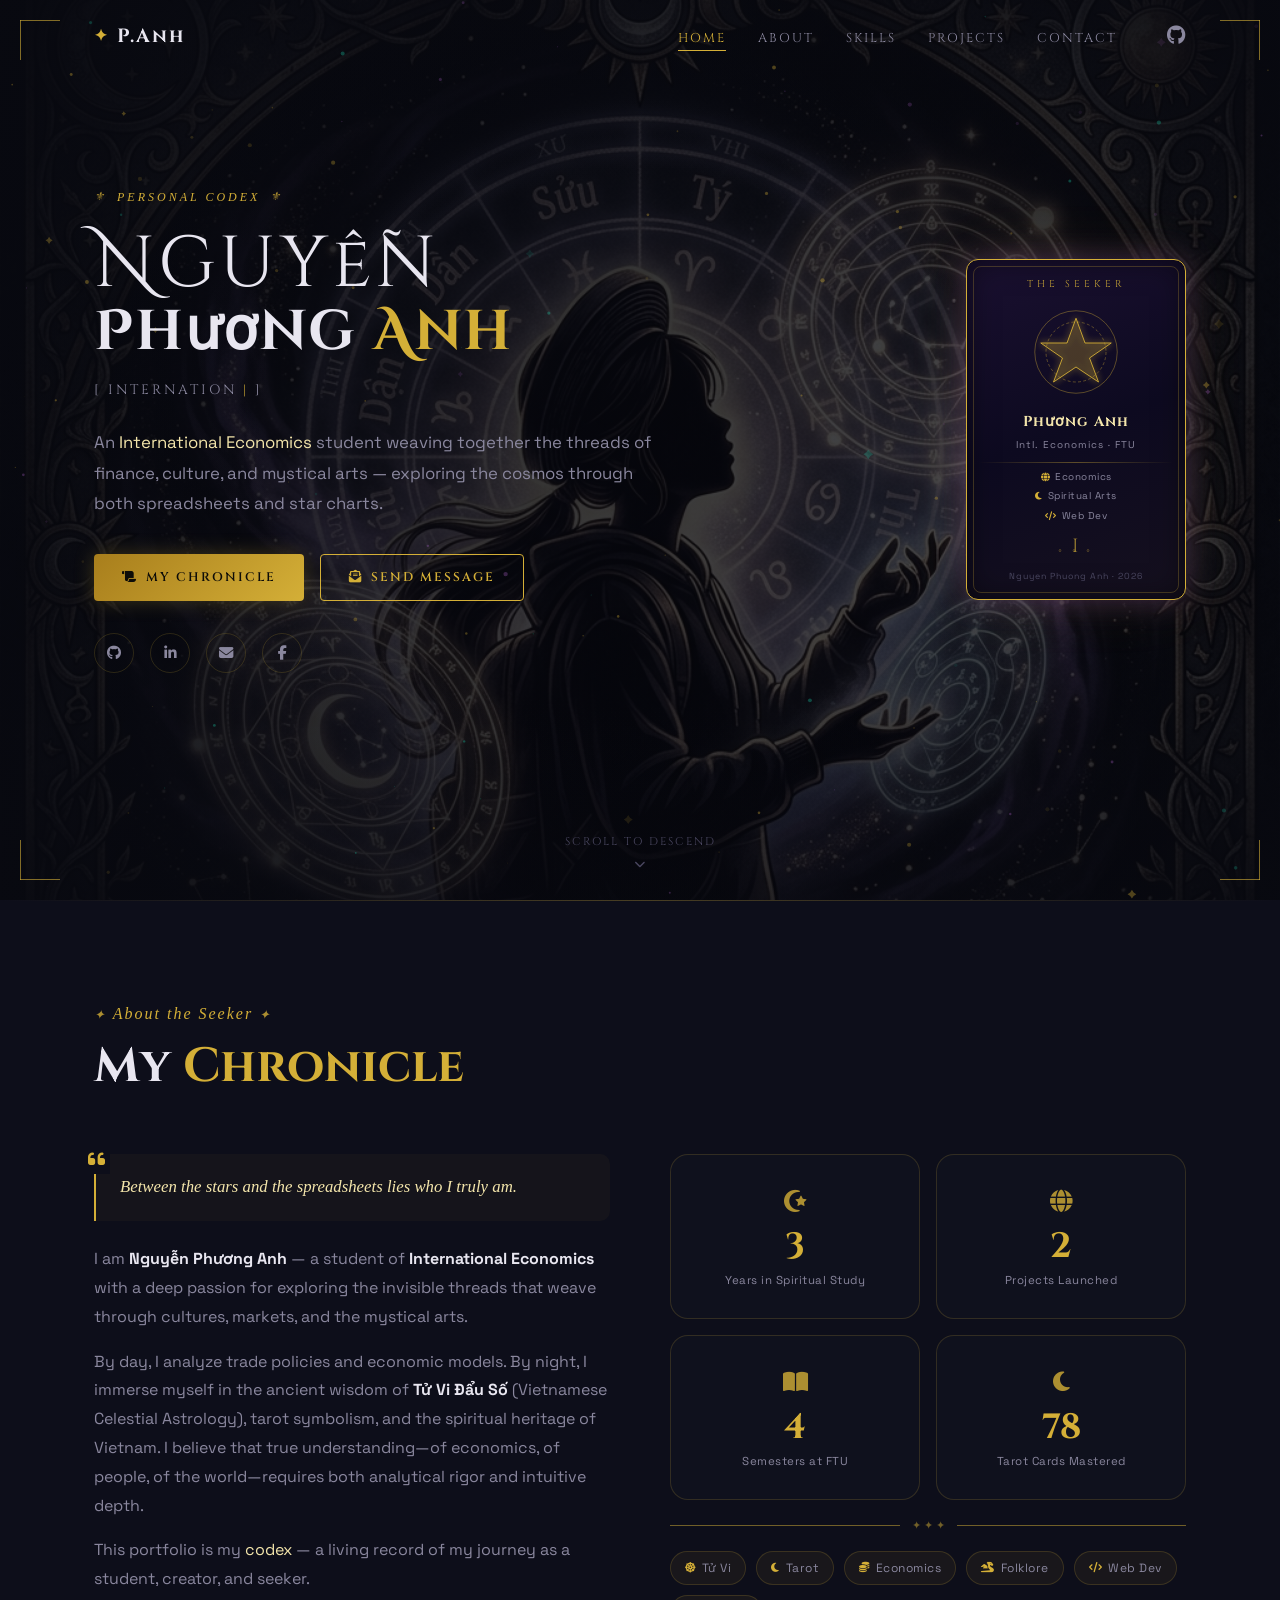
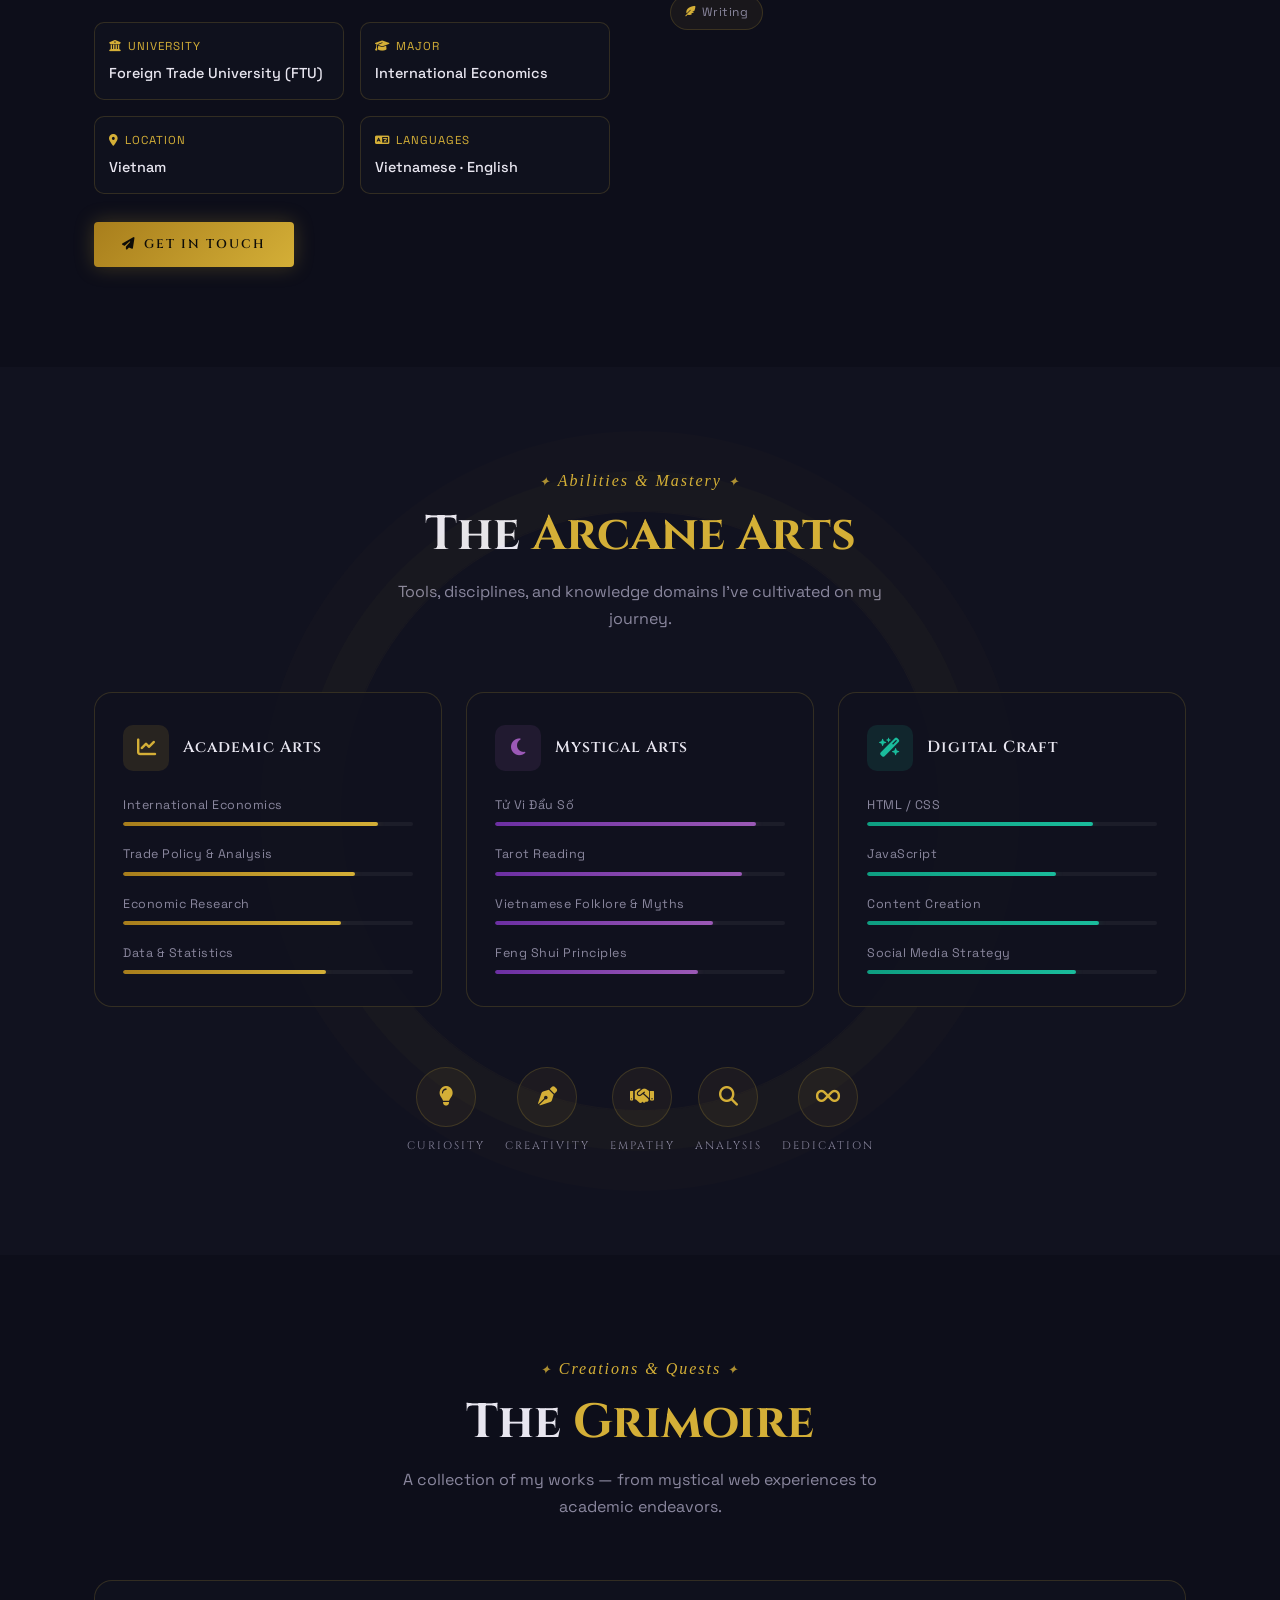
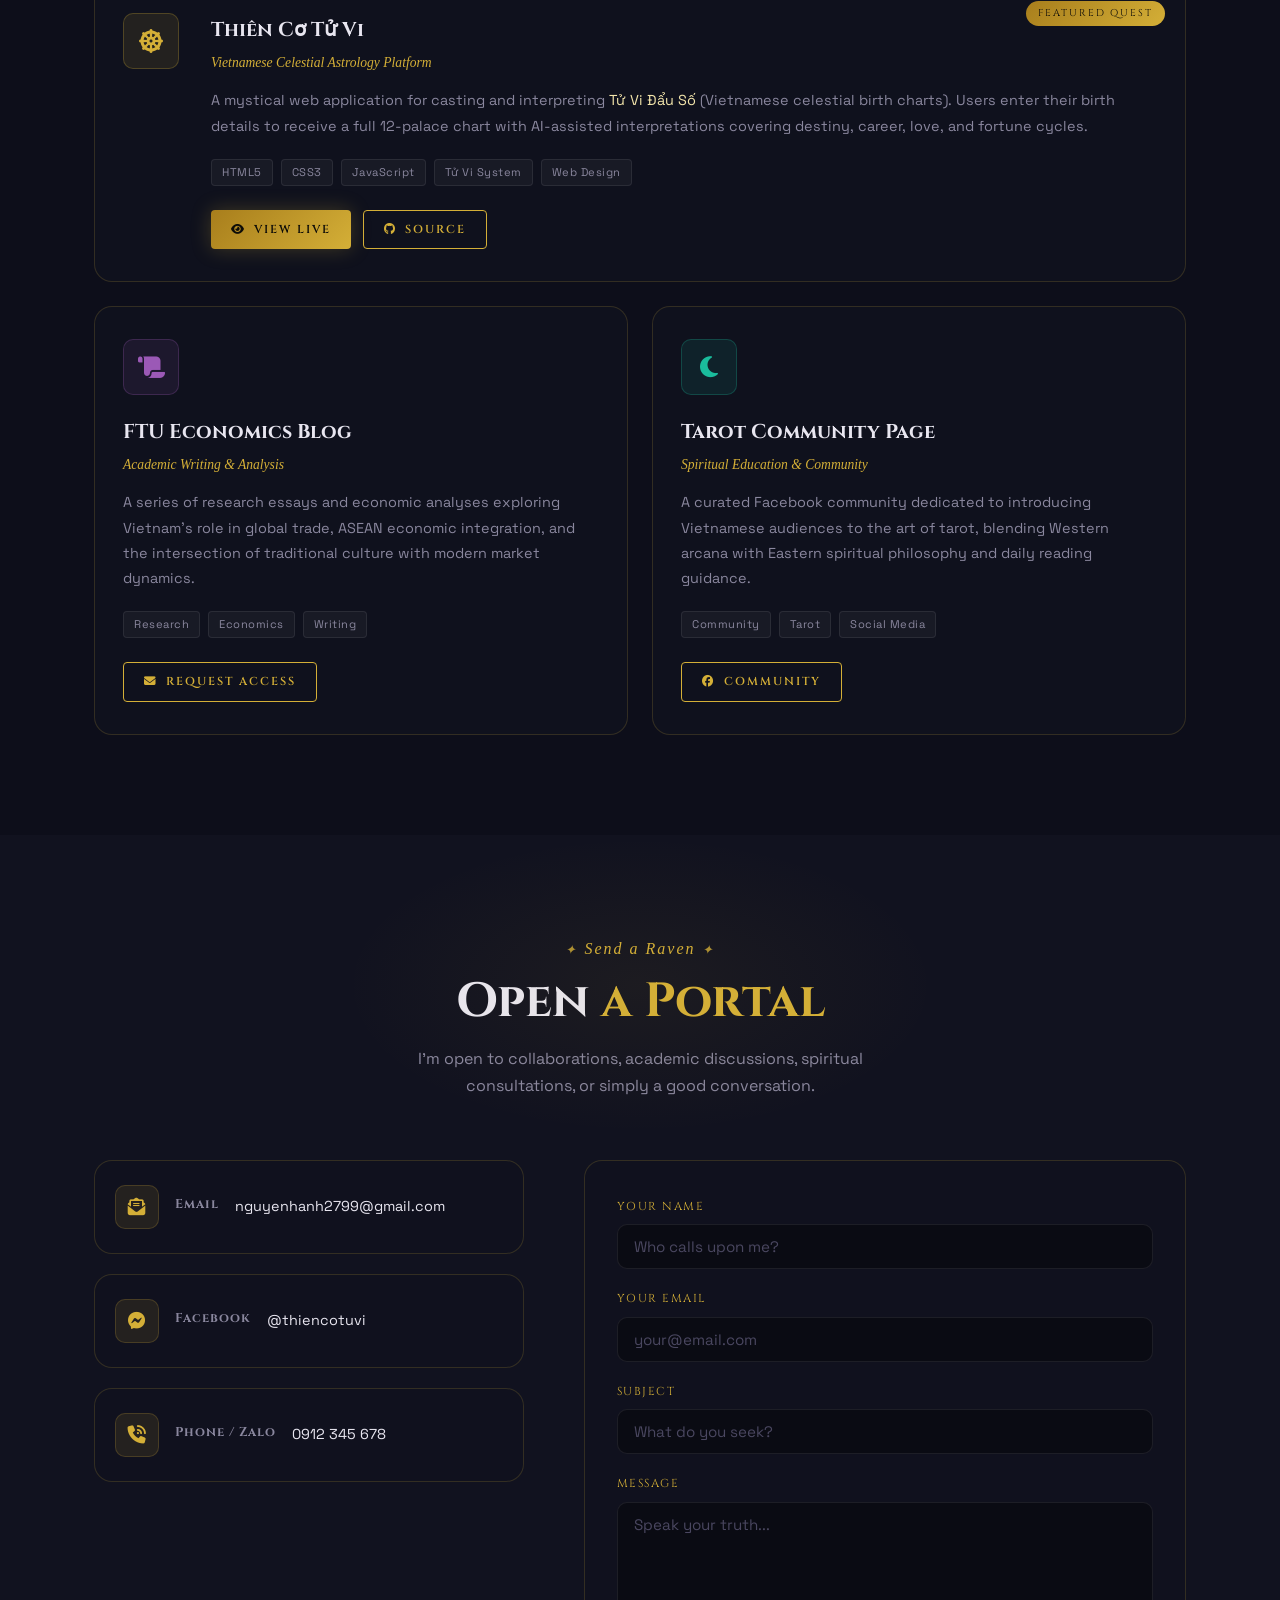
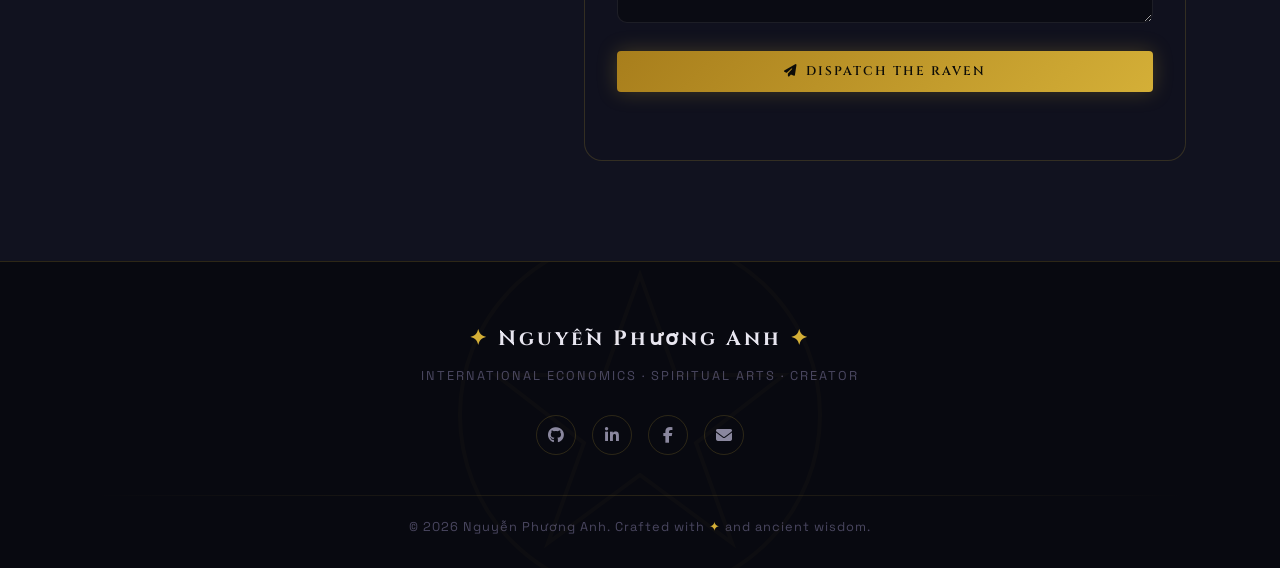
==== commit 8d35b3d0: "Add files via upload" ====
--- a/index.html
+++ b/index.html
@@ -77,7 +77,7 @@
         <li><a href="#pf-contact" class="pf-nav__link" data-section="pf-contact">Contact</a></li>
       </ul>
 
-      <a href="https://github.com/phanhbleble" target="_blank" rel="noopener" class="pf-nav__github" id="pf-nav-github" aria-label="GitHub Profile">
+      <a href="https://github.com/chickibumbum" target="_blank" rel="noopener" class="pf-nav__github" id="pf-nav-github" aria-label="GitHub Profile">
         <i class="fa-brands fa-github"></i>
       </a>
 
@@ -139,7 +139,7 @@
           </div>
 
           <div class="pf-hero__social">
-            <a href="https://github.com/phanhbleble" target="_blank" rel="noopener" class="pf-hero__social-link" id="pf-social-github" aria-label="GitHub">
+            <a href="https://github.com/chickibumbum" target="_blank" rel="noopener" class="pf-hero__social-link" id="pf-social-github" aria-label="GitHub">
               <i class="fa-brands fa-github"></i>
             </a>
             <a href="https://www.linkedin.com/" target="_blank" rel="noopener" class="pf-hero__social-link" id="pf-social-linkedin" aria-label="LinkedIn">
@@ -461,7 +461,7 @@
                   <a href="tuvi.html" class="pf-btn pf-btn--primary pf-btn--sm" id="pf-proj-1-live" target="_blank">
                     <i class="fa-solid fa-eye"></i> View Live
                   </a>
-                  <a href="https://github.com/phanhbleble" class="pf-btn pf-btn--ghost pf-btn--sm" id="pf-proj-1-code" target="_blank" rel="noopener">
+                  <a href="https://github.com/chickibumbum" class="pf-btn pf-btn--ghost pf-btn--sm" id="pf-proj-1-code" target="_blank" rel="noopener">
                     <i class="fa-brands fa-github"></i> Source
                   </a>
                 </div>
@@ -610,7 +610,7 @@
         </a>
         <p class="pf-footer__tagline">International Economics · Spiritual Arts · Creator</p>
         <div class="pf-footer__social">
-          <a href="https://github.com/phanhbleble" target="_blank" rel="noopener" aria-label="GitHub"><i class="fa-brands fa-github"></i></a>
+          <a href="https://github.com/chickibumbum" target="_blank" rel="noopener" aria-label="GitHub"><i class="fa-brands fa-github"></i></a>
           <a href="https://www.linkedin.com/" target="_blank" rel="noopener" aria-label="LinkedIn"><i class="fa-brands fa-linkedin-in"></i></a>
           <a href="https://www.facebook.com/thiencotuvi" target="_blank" rel="noopener" aria-label="Facebook"><i class="fa-brands fa-facebook-f"></i></a>
           <a href="mailto:nguyenhanh2799@gmail.com" aria-label="Email"><i class="fa-solid fa-envelope"></i></a>
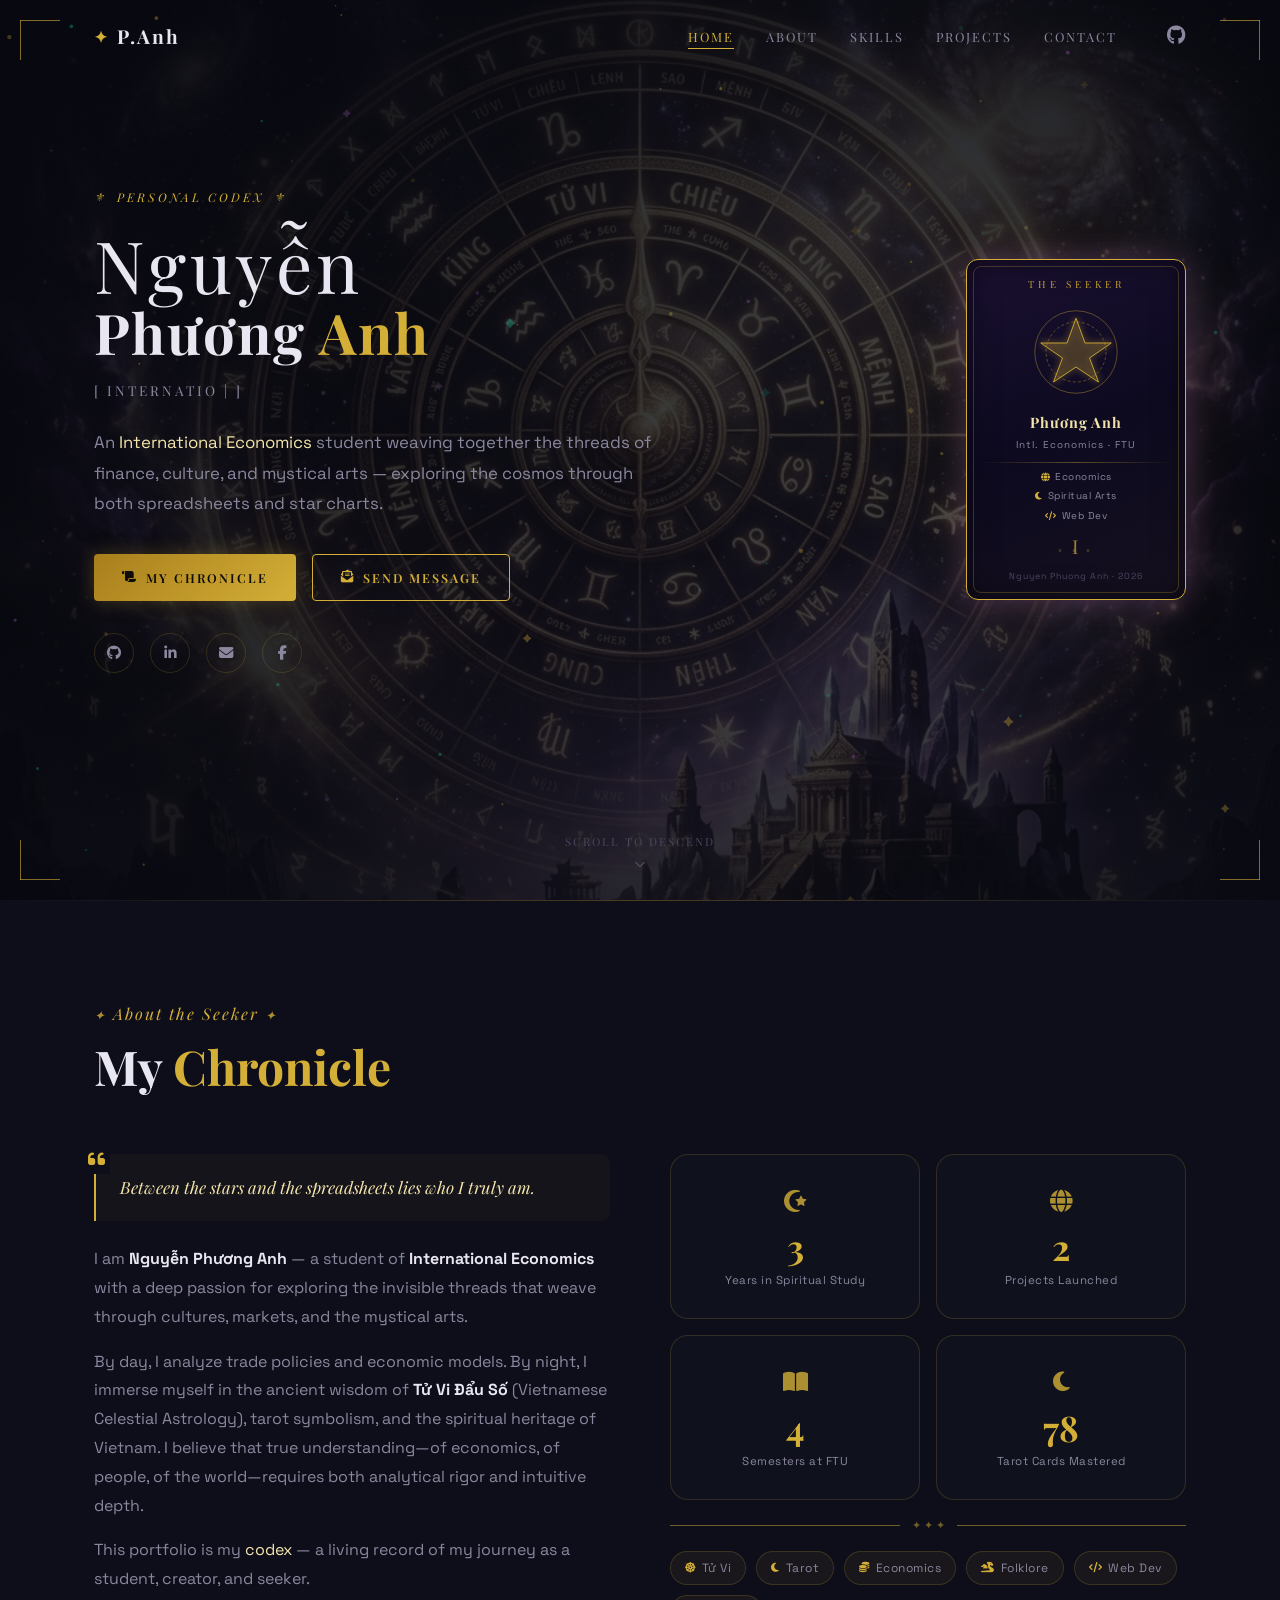
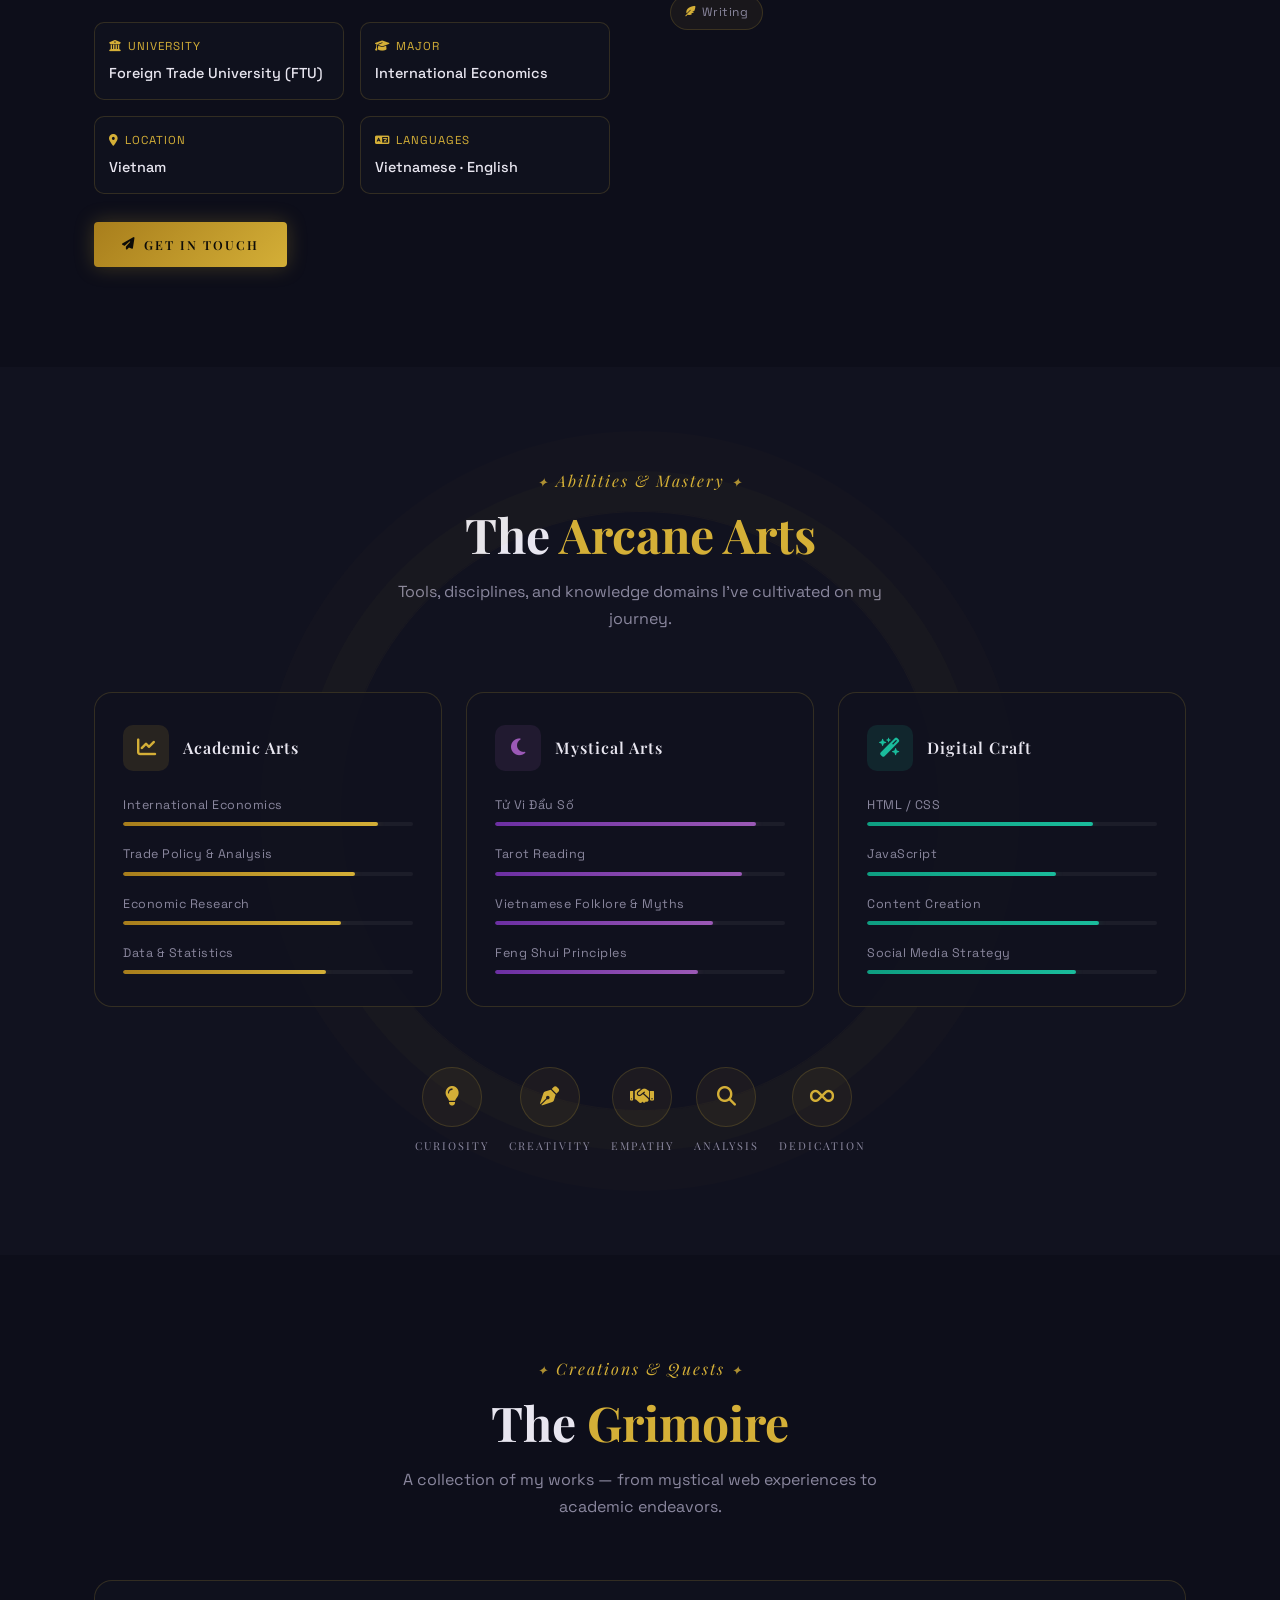
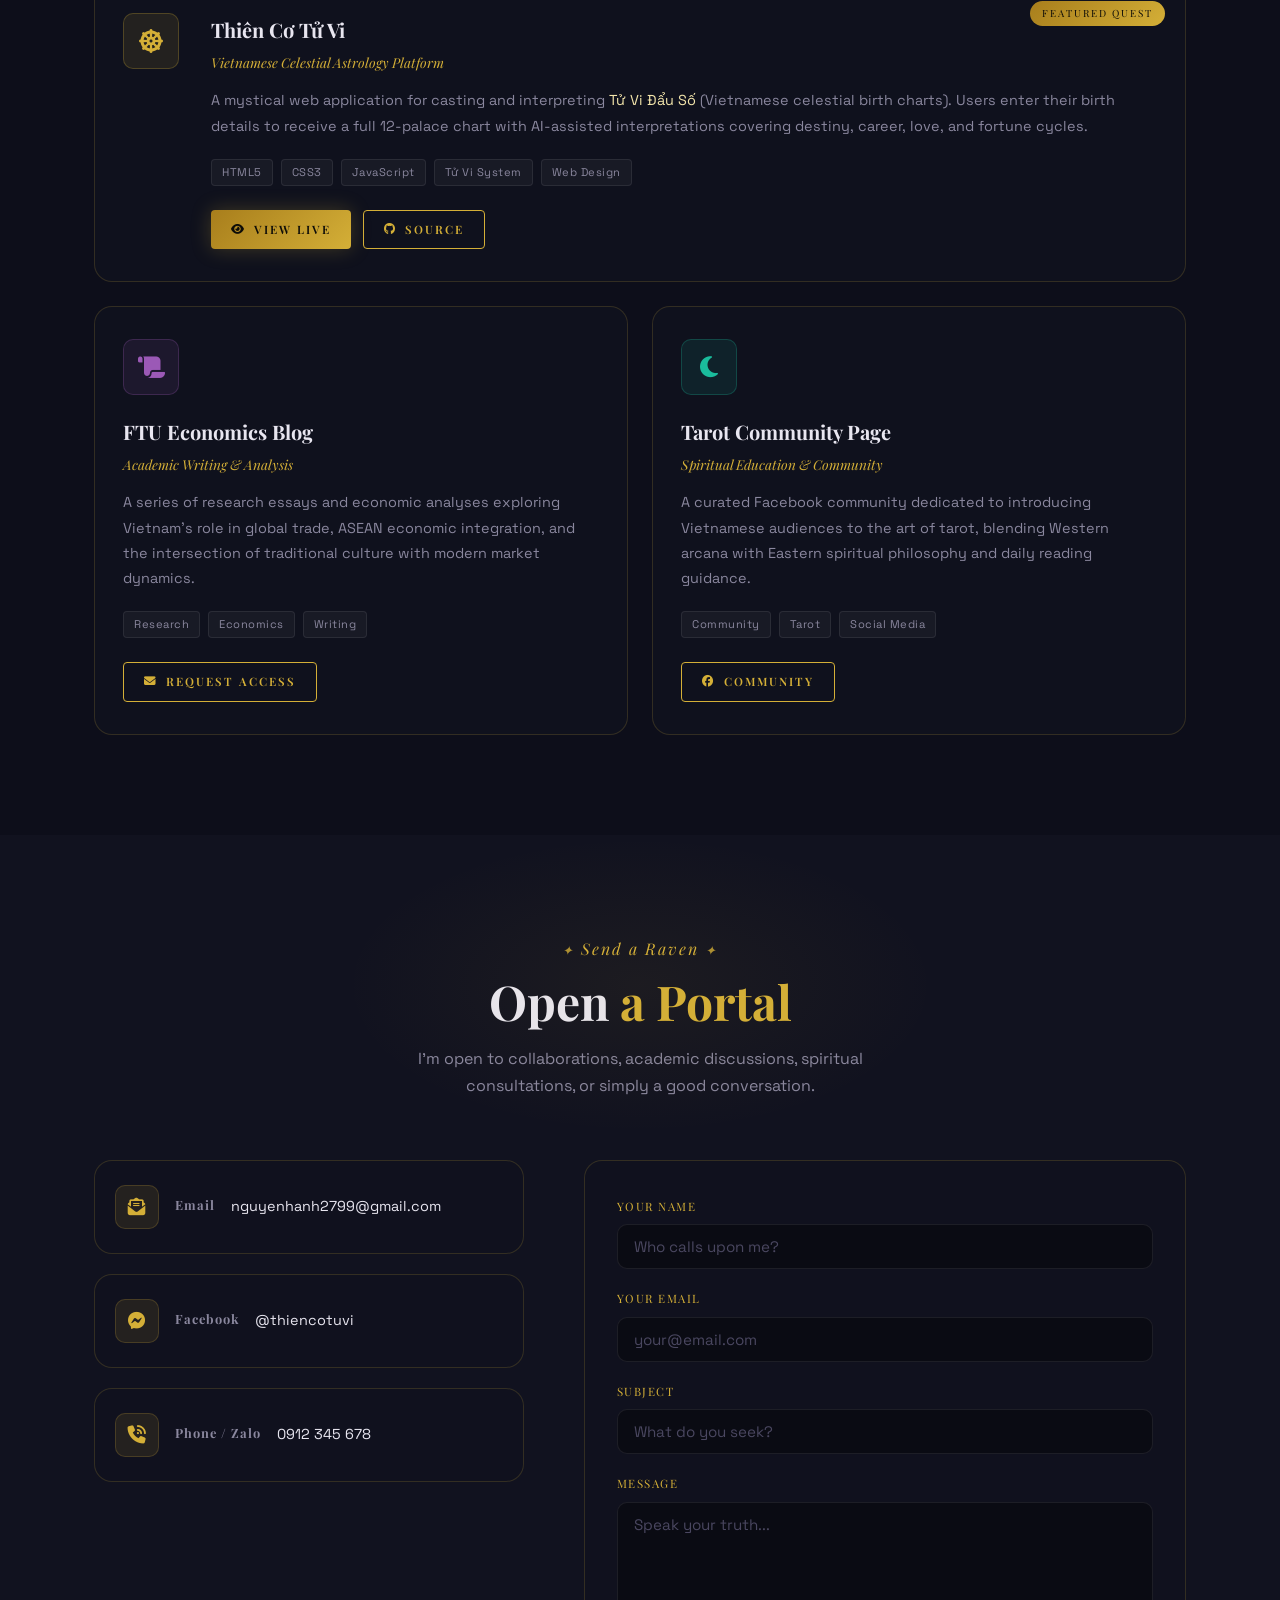
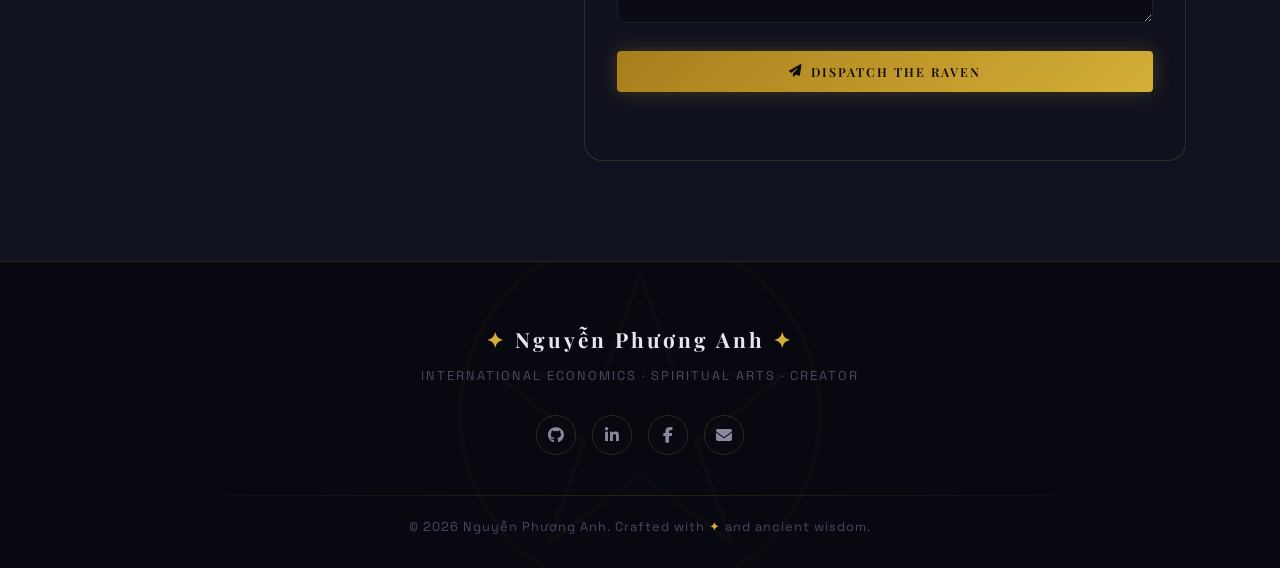
==== commit 45223224: "Add files via upload" ====
--- a/index.html
+++ b/index.html
@@ -16,7 +16,7 @@
   <!-- Google Fonts -->
   <link rel="preconnect" href="https://fonts.googleapis.com" />
   <link rel="preconnect" href="https://fonts.gstatic.com" crossorigin />
-  <link href="https://fonts.googleapis.com/css2?family=Cinzel+Decorative:wght@400;700;900&family=Cinzel:wght@400;500;600;700&family=IM+Fell+English:ital@0;1&family=Space+Grotesk:wght@300;400;500;600&display=swap" rel="stylesheet" />
+  <link href="https://fonts.googleapis.com/css2?family=Playfair+Display:ital,wght@0,400;0,500;0,600;0,700;1,400;1,600&family=Space+Grotesk:wght@300;400;500;600&display=swap" rel="stylesheet" />
 
   <!-- Font Awesome -->
   <link rel="stylesheet" href="https://cdnjs.cloudflare.com/ajax/libs/font-awesome/6.5.1/css/all.min.css" crossorigin="anonymous" referrerpolicy="no-referrer" />
--- a/portfolio.css
+++ b/portfolio.css
@@ -37,9 +37,9 @@
   --pf-text-faint:   #4a4760;
 
   /* Fonts */
-  --pf-font-display: 'Cinzel Decorative', 'Cinzel', serif;
-  --pf-font-heading: 'Cinzel', serif;
-  --pf-font-serif:   'IM Fell English', serif;
+  --pf-font-display: 'Playfair Display', serif;
+  --pf-font-heading: 'Playfair Display', serif;
+  --pf-font-serif:   'Playfair Display', serif;
   --pf-font-body:    'Space Grotesk', sans-serif;
 
   /* Spacing */
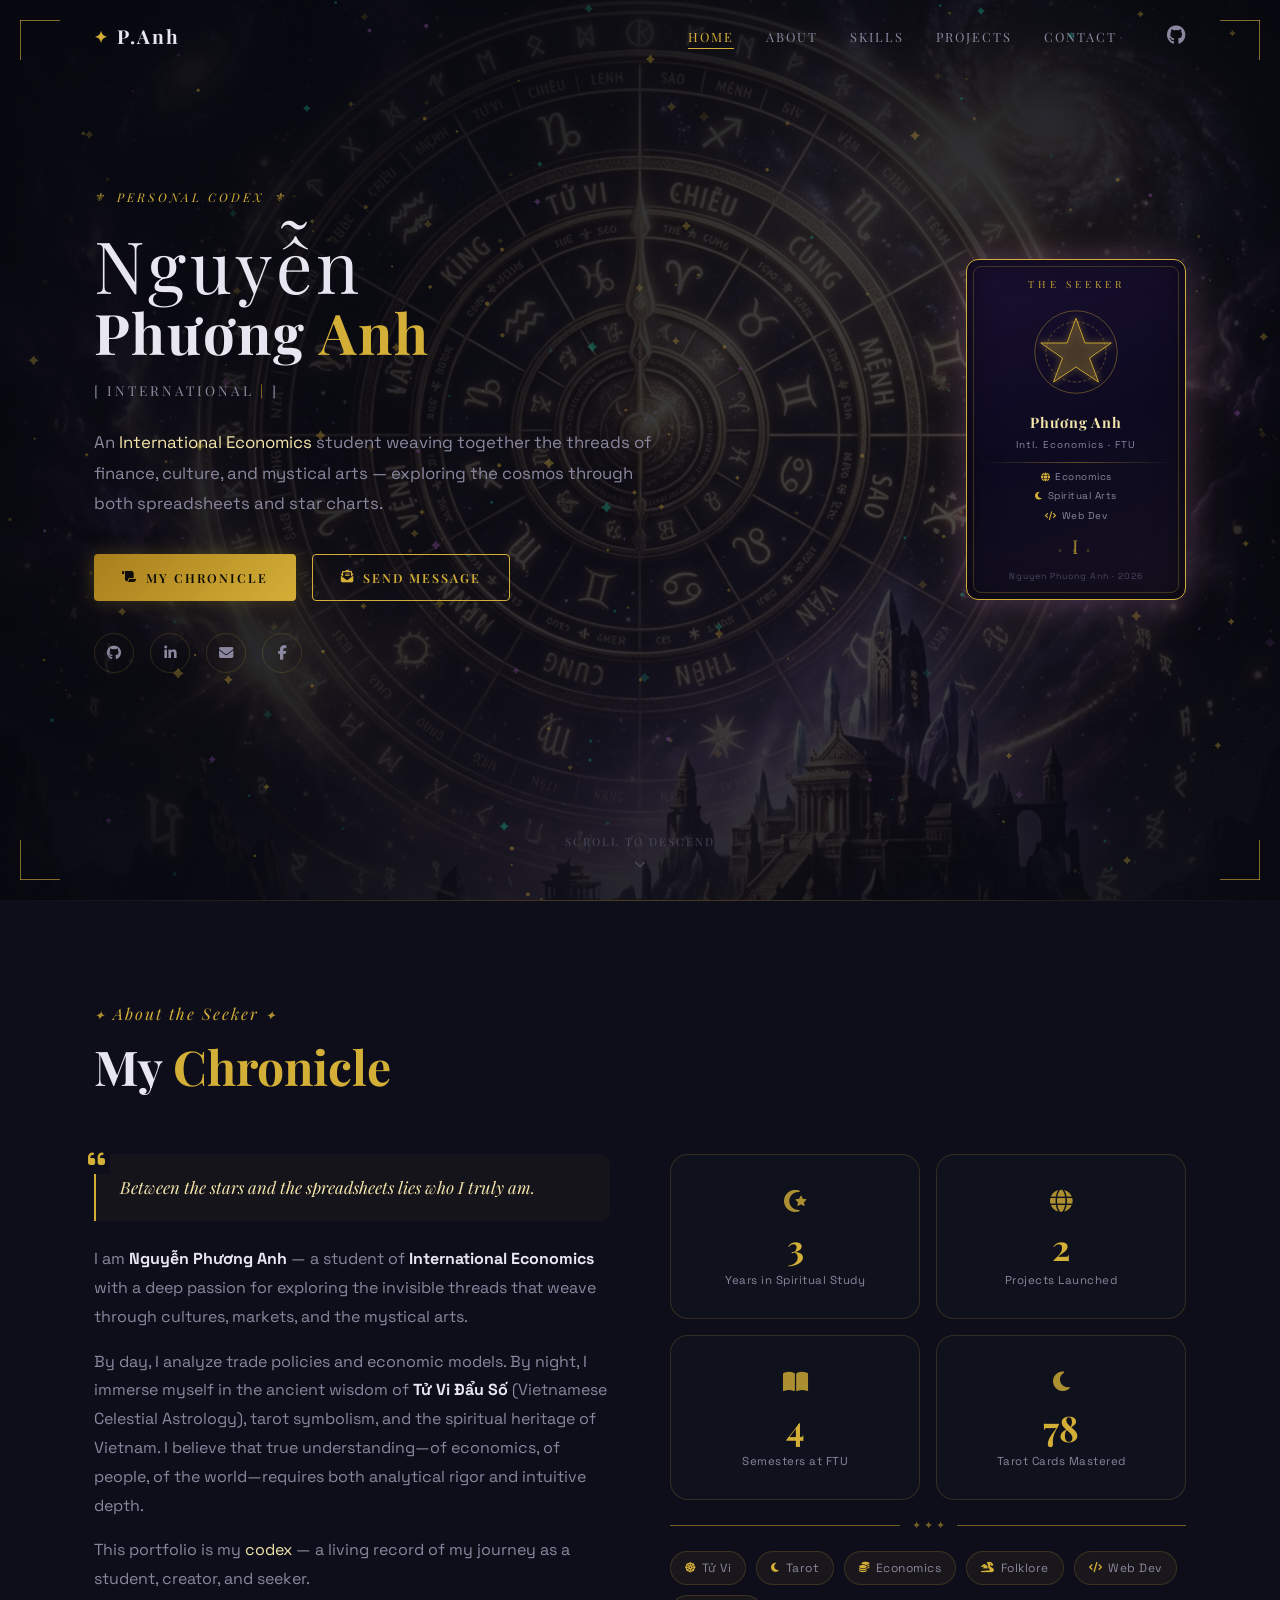
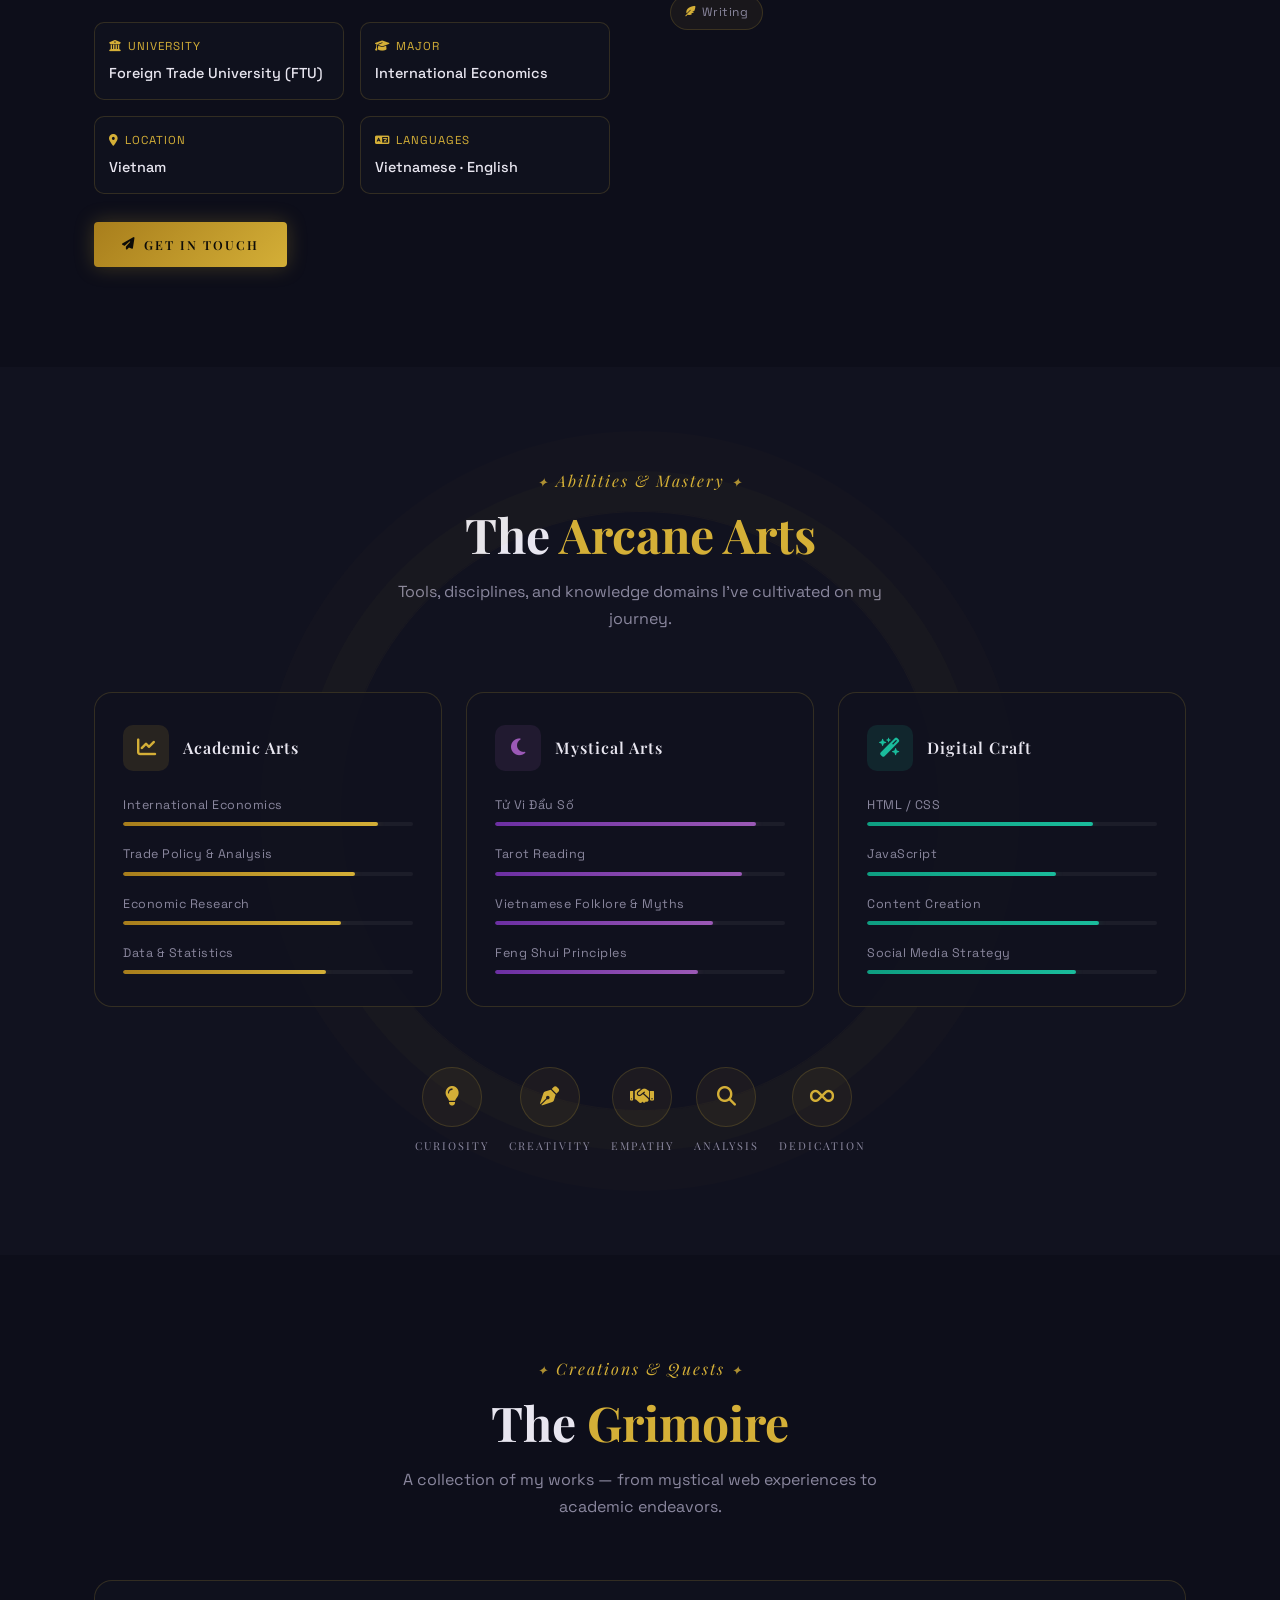
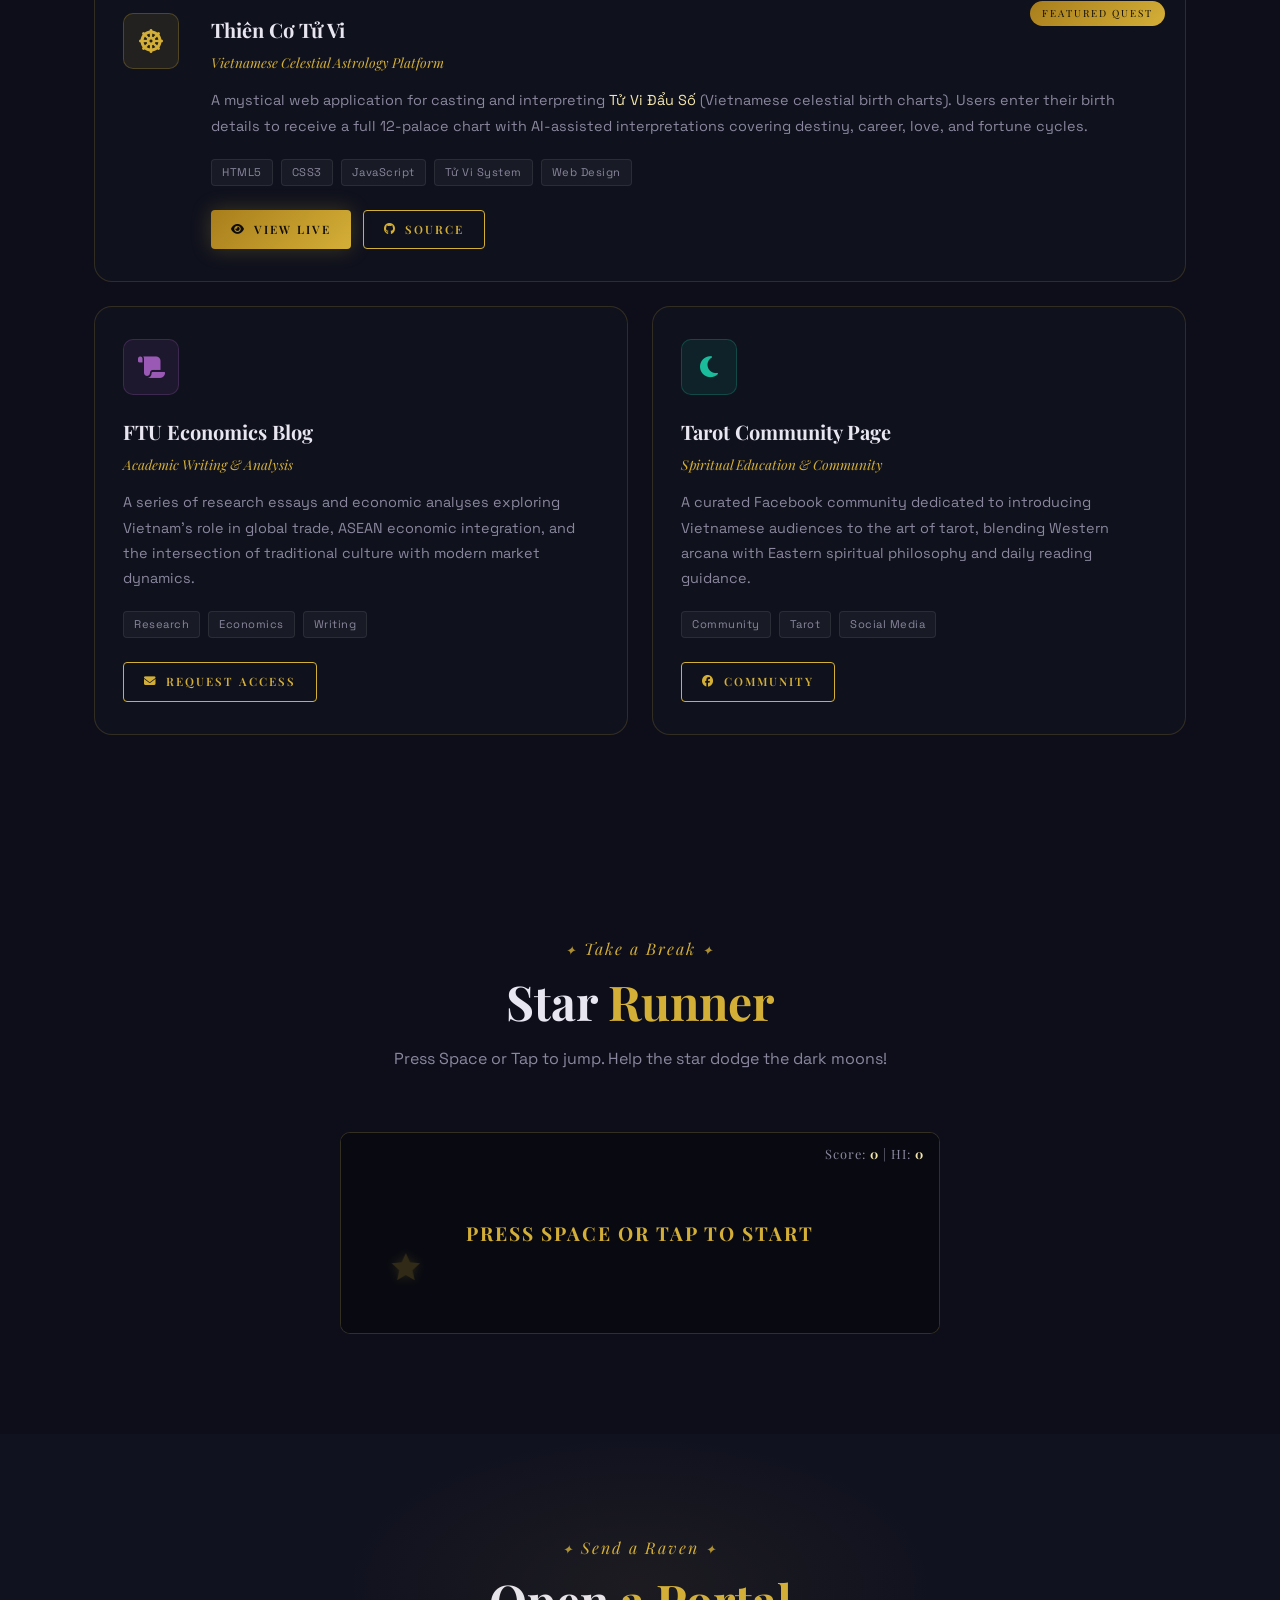
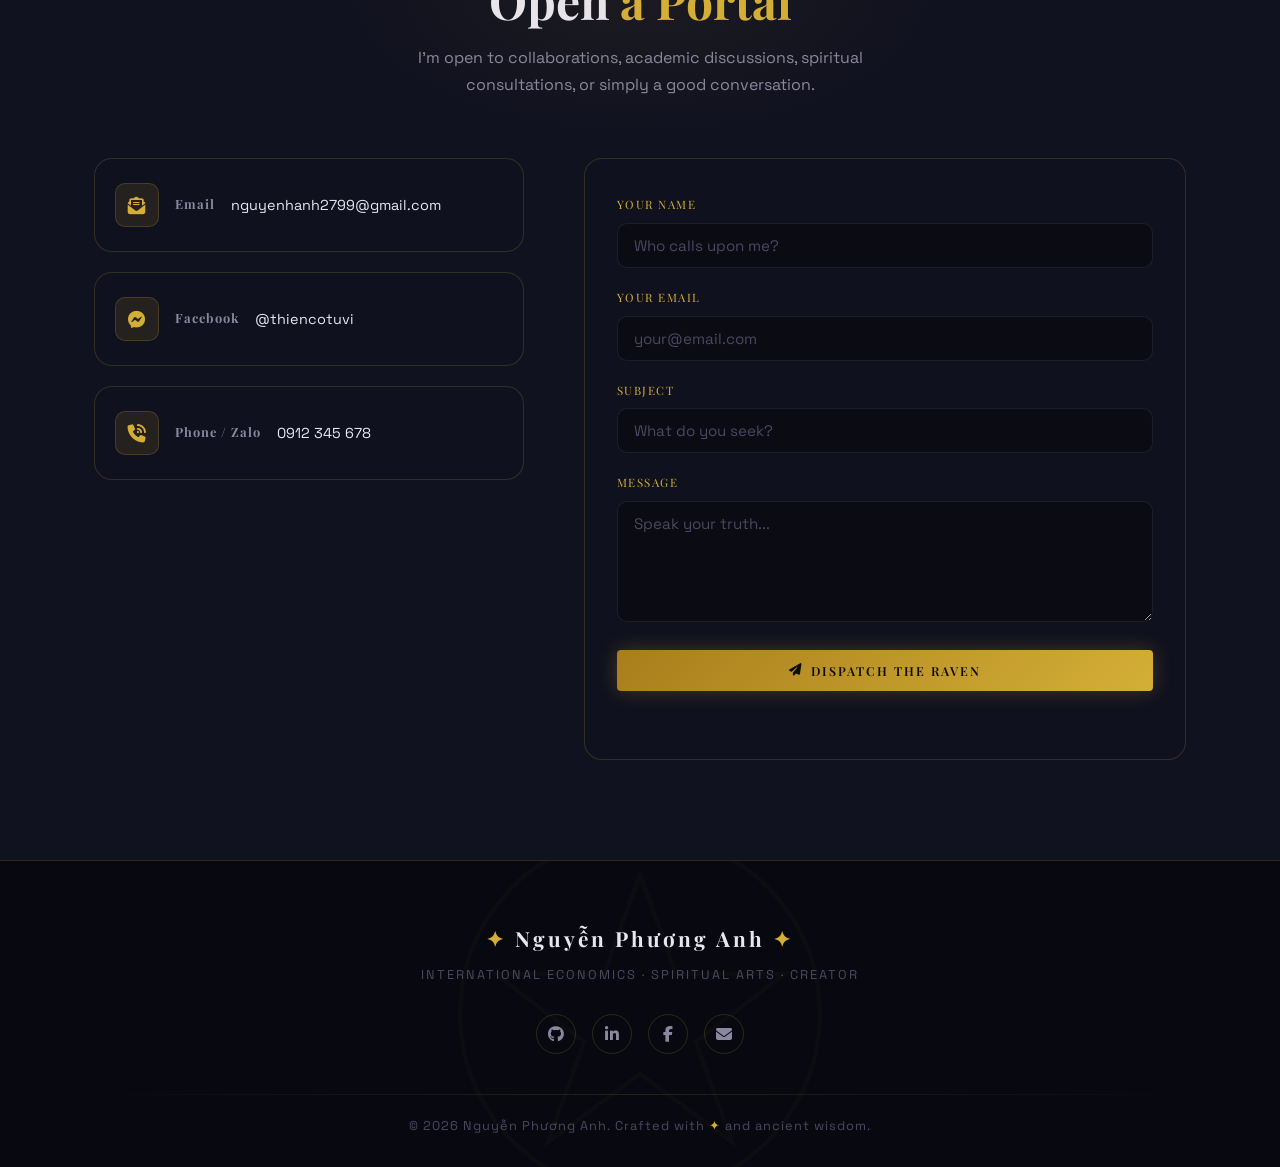
==== commit 1340d206: "Add files via upload" ====
--- a/index.html
+++ b/index.html
@@ -532,6 +532,29 @@
     </section>
 
     <!-- ============================================================
+         MINI GAME SECTION
+         ============================================================ -->
+    <section class="pf-game pf-section" id="pf-game">
+      <div class="pf-container">
+        <div class="pf-section-header pf-text-center">
+          <p class="pf-section-eyebrow">
+            <span class="pf-rune-deco">✦</span> Take a Break <span class="pf-rune-deco">✦</span>
+          </p>
+          <h2 class="pf-section-title">Star <span class="pf-gold">Runner</span></h2>
+          <p class="pf-section-sub">Press Space or Tap to jump. Help the star dodge the dark moons!</p>
+        </div>
+        
+        <div class="pf-game__container">
+          <canvas id="pf-game-canvas" width="600" height="200"></canvas>
+          <div class="pf-game__overlay" id="pf-game-overlay">
+            <h3 id="pf-game-msg">Press Space or Tap to Start</h3>
+          </div>
+          <div class="pf-game__score">Score: <span id="pf-game-score">0</span> | HI: <span id="pf-game-hi">0</span></div>
+        </div>
+      </div>
+    </section>
+
+    <!-- ============================================================
          CONTACT SECTION
          ============================================================ -->
     <section class="pf-contact pf-section" id="pf-contact">
--- a/portfolio.css
+++ b/portfolio.css
@@ -63,6 +63,7 @@
   color: var(--pf-text);
   line-height: 1.7;
   overflow-x: hidden;
+  cursor: url('data:image/svg+xml;utf8,<svg xmlns="http://www.w3.org/2000/svg" width="24" height="24" viewBox="0 0 24 24" fill="%23d4af37" stroke="%23ffffff" stroke-width="1" stroke-linecap="round" stroke-linejoin="round"><path d="M12 2l2.5 6.5 6.5 2.5-6.5 2.5-2.5 6.5-2.5-6.5-6.5-2.5 6.5-2.5z"/></svg>') 12 12, auto;
 }
 
 /* Scrollbar */
@@ -70,9 +71,9 @@
 ::-webkit-scrollbar-track { background: var(--pf-bg); }
 ::-webkit-scrollbar-thumb { background: var(--pf-gold-dark); border-radius: 3px; }
 
-a { text-decoration: none; color: inherit; transition: var(--pf-transition); }
+a { text-decoration: none; color: inherit; transition: var(--pf-transition); cursor: url('data:image/svg+xml;utf8,<svg xmlns="http://www.w3.org/2000/svg" width="28" height="28" viewBox="0 0 24 24" fill="%239b59b6" stroke="%23ffffff" stroke-width="1.5" stroke-linecap="round" stroke-linejoin="round"><path d="M12 2l2.5 6.5 6.5 2.5-6.5 2.5-2.5 6.5-2.5-6.5-6.5-2.5 6.5-2.5z"/></svg>') 14 14, pointer; }
 img { max-width: 100%; display: block; }
-button { cursor: pointer; font-family: inherit; }
+button { cursor: url('data:image/svg+xml;utf8,<svg xmlns="http://www.w3.org/2000/svg" width="28" height="28" viewBox="0 0 24 24" fill="%239b59b6" stroke="%23ffffff" stroke-width="1.5" stroke-linecap="round" stroke-linejoin="round"><path d="M12 2l2.5 6.5 6.5 2.5-6.5 2.5-2.5 6.5-2.5-6.5-6.5-2.5 6.5-2.5z"/></svg>') 14 14, pointer; font-family: inherit; }
 
 .pf-container {
   max-width: var(--pf-container);
@@ -1432,3 +1433,62 @@
   .pf-hero__name-line1 { font-size: 2.2rem; }
   .pf-hero__name-line2 { font-size: 1.8rem; }
 }
+
+/* ============================================================
+   MINI GAME
+   ============================================================ */
+.pf-game {
+  background: var(--pf-bg-2);
+}
+.pf-game__container {
+  max-width: 600px;
+  margin: 0 auto;
+  position: relative;
+  background: var(--pf-bg-3);
+  border: 1px solid var(--pf-border);
+  border-radius: var(--pf-radius);
+  overflow: hidden;
+  box-shadow: inset 0 0 20px rgba(0,0,0,0.5);
+  cursor: pointer;
+}
+.pf-game__container canvas {
+  display: block;
+  width: 100%;
+  height: auto;
+}
+.pf-game__overlay {
+  position: absolute;
+  inset: 0;
+  display: flex;
+  align-items: center;
+  justify-content: center;
+  background: rgba(8,9,16,0.8);
+  transition: opacity 0.3s;
+}
+.pf-game__overlay.pf-hidden {
+  opacity: 0;
+  pointer-events: none;
+}
+.pf-game__overlay h3 {
+  font-family: var(--pf-font-heading);
+  color: var(--pf-gold);
+  letter-spacing: 2px;
+  text-transform: uppercase;
+  font-size: 1.2rem;
+  animation: pf-pulse 2s infinite;
+  text-align: center;
+  padding: 0 20px;
+}
+.pf-game__score {
+  position: absolute;
+  top: 10px;
+  right: 15px;
+  font-family: var(--pf-font-heading);
+  color: var(--pf-text-muted);
+  font-size: 0.8rem;
+  letter-spacing: 1px;
+}
+.pf-game__score span {
+  color: var(--pf-gold-light);
+  font-weight: 700;
+}
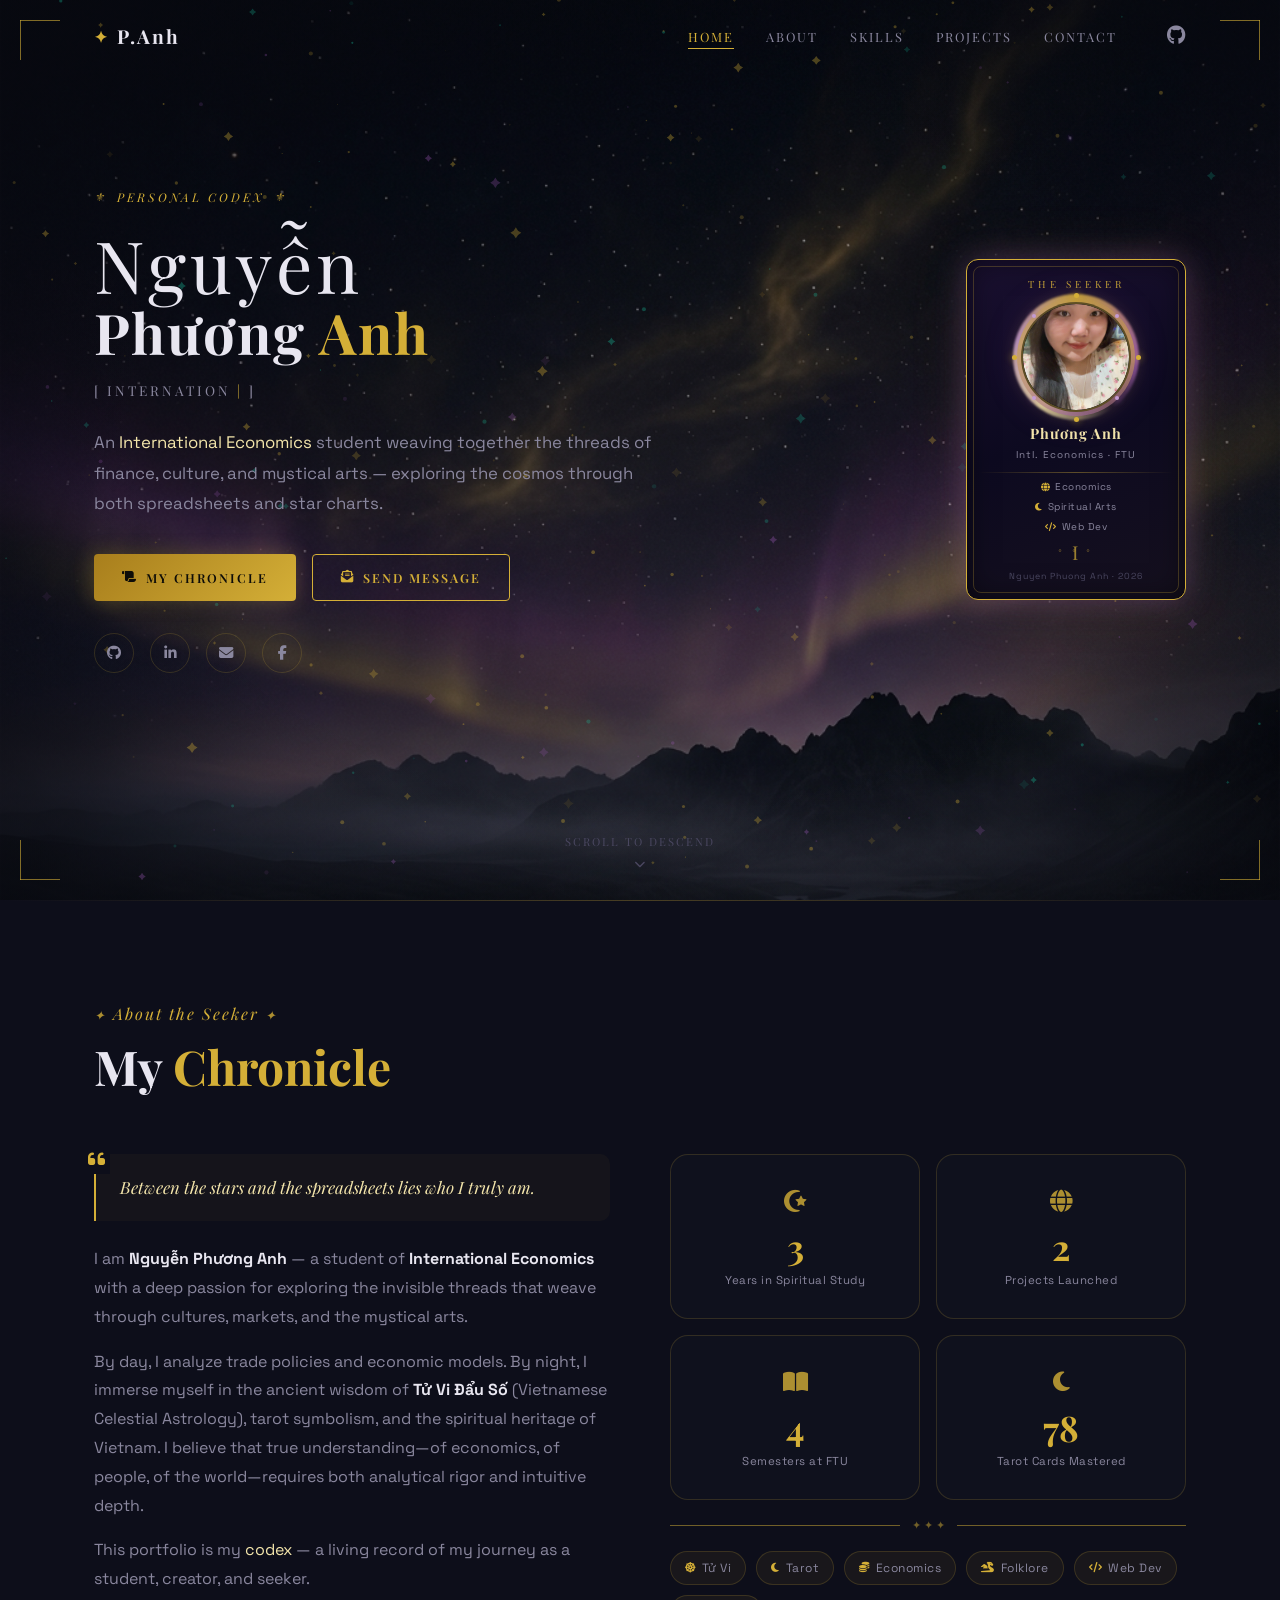
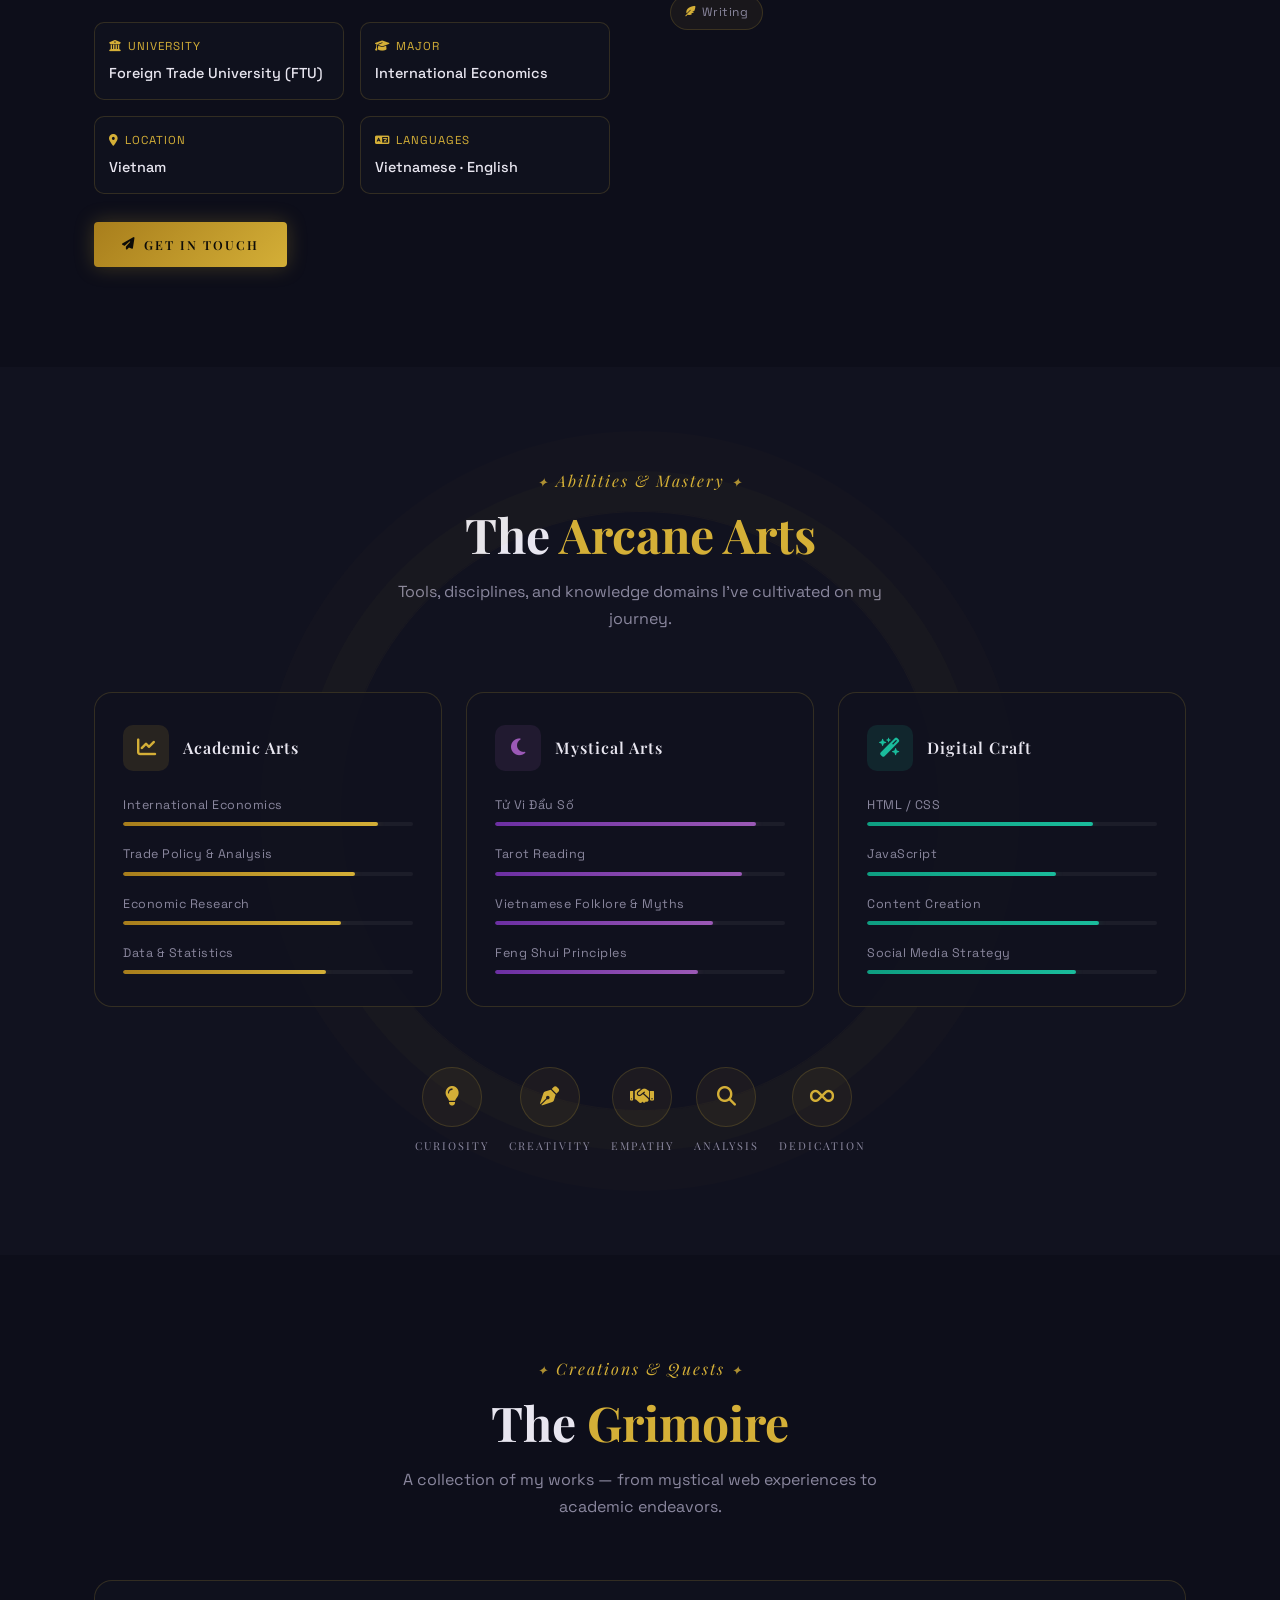
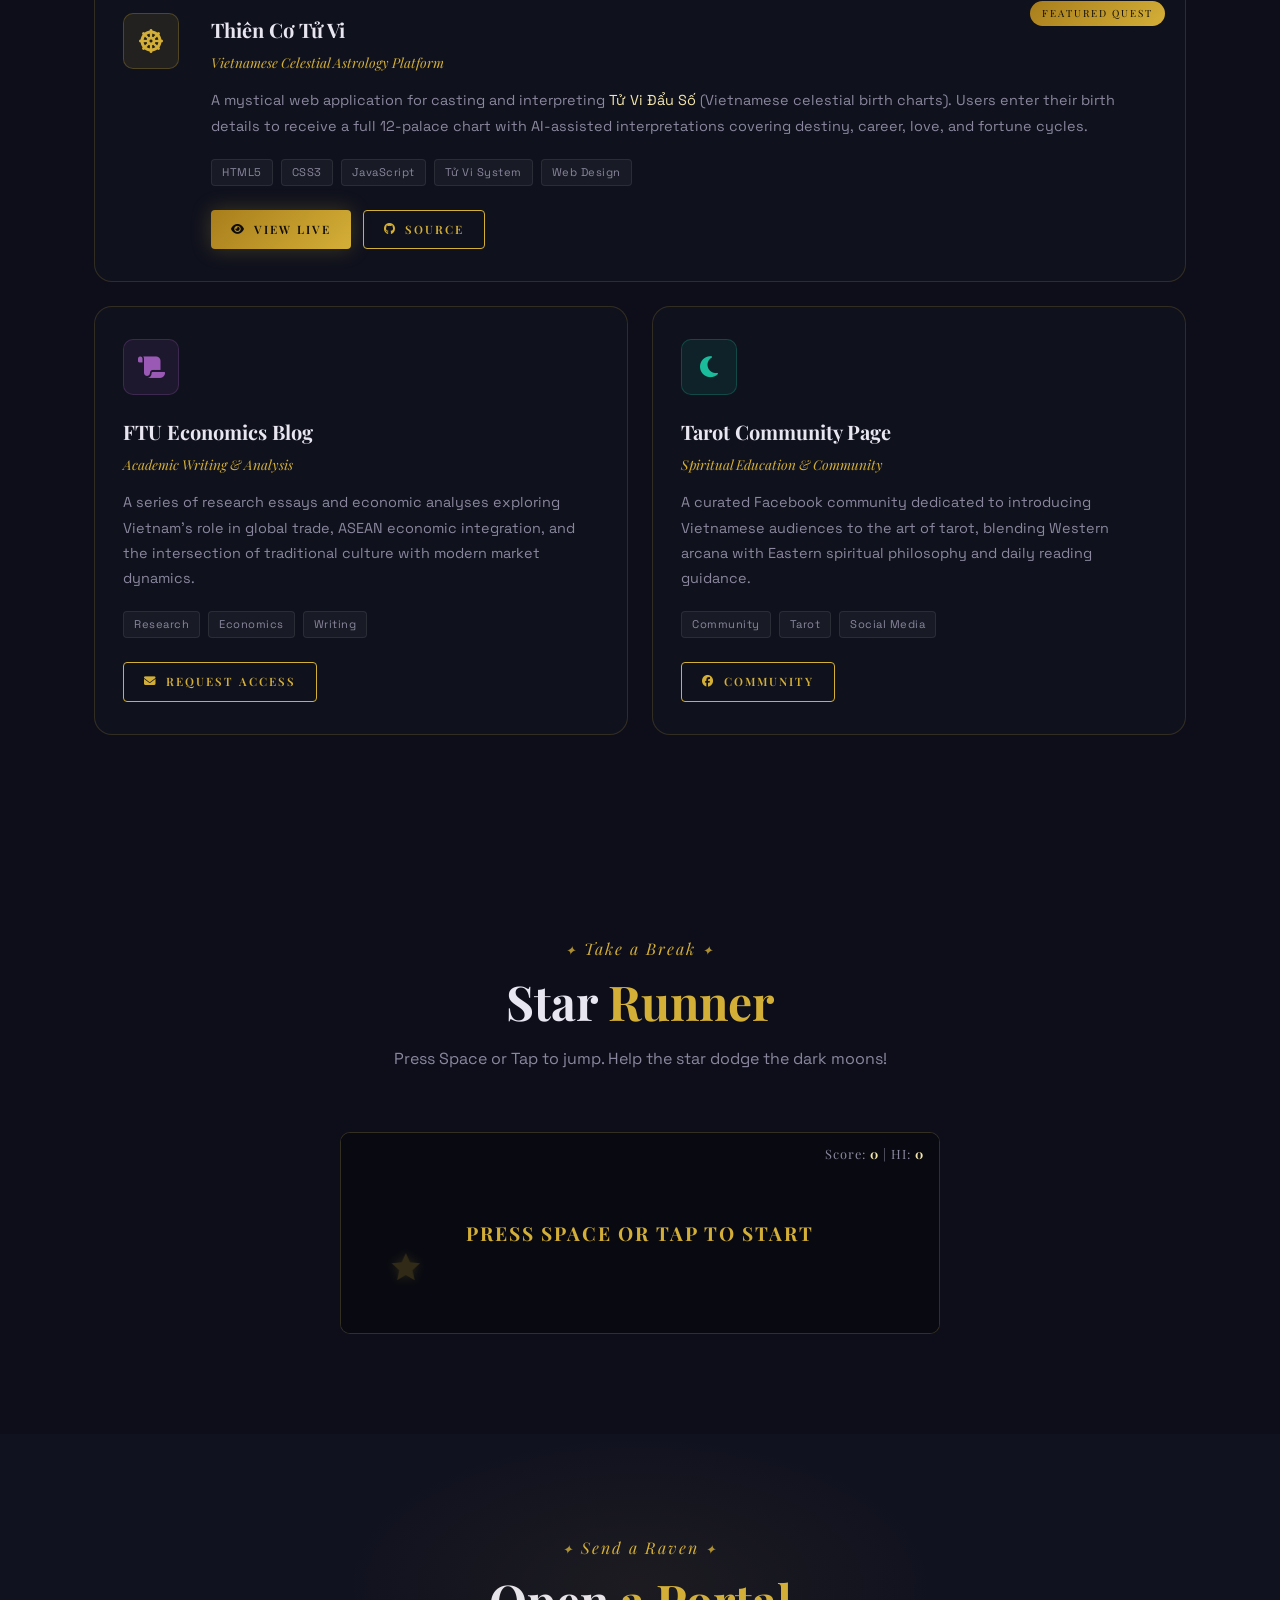
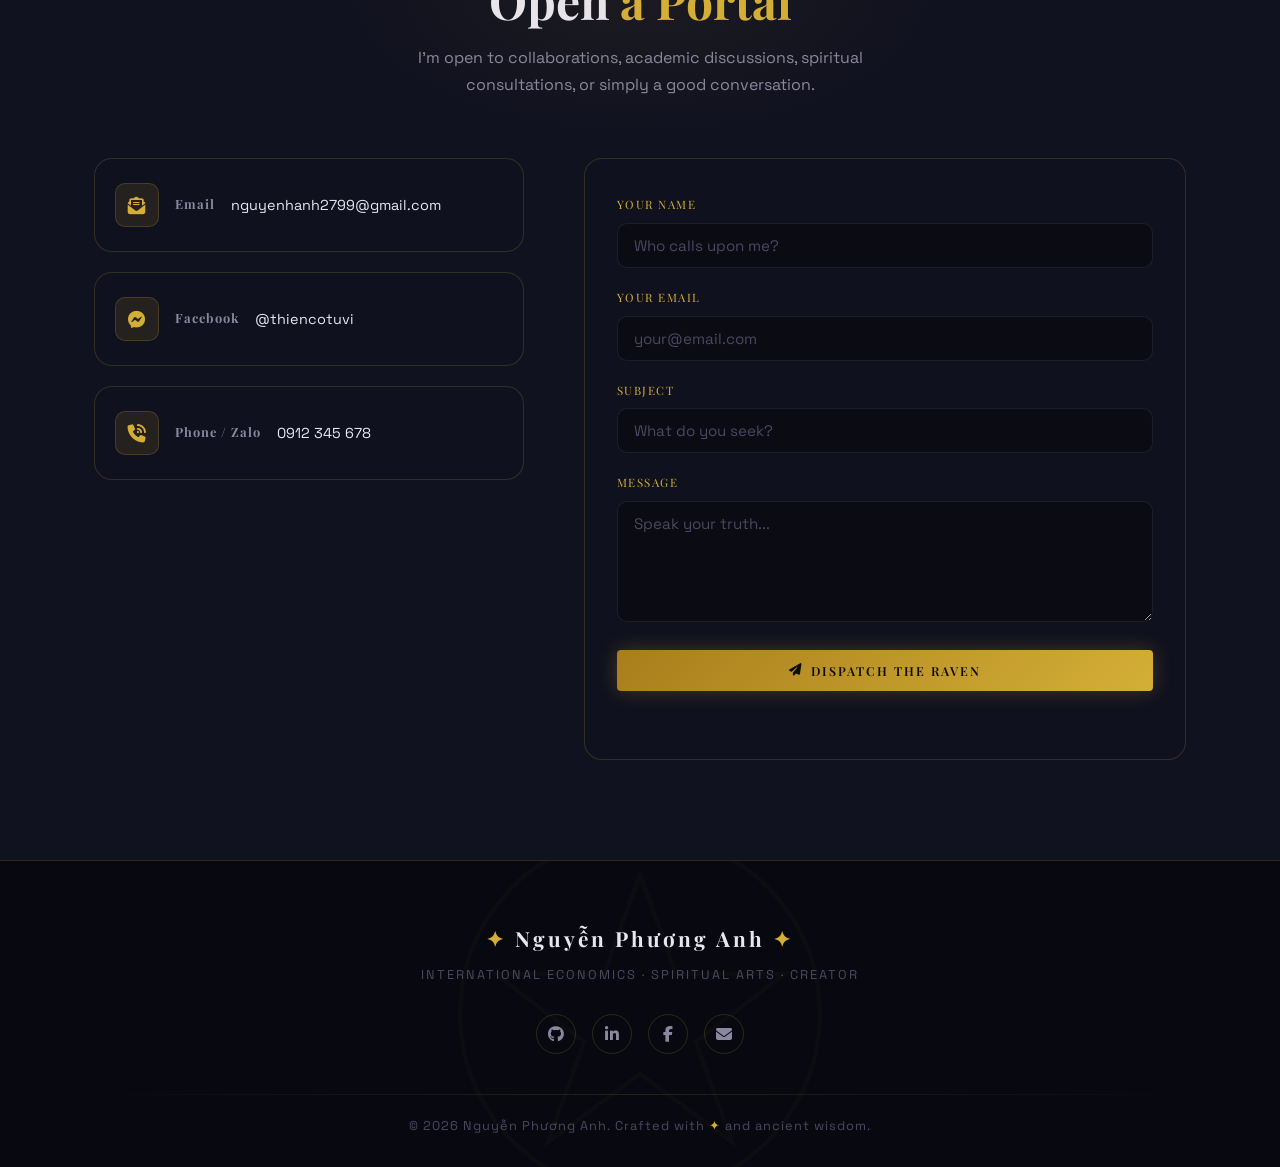
==== commit 9f6d3be4: "Add files via upload" ====
--- a/index.html
+++ b/index.html
@@ -161,11 +161,23 @@
               <div class="pf-tarot-card__front">
                 <div class="pf-tarot-card__header">The Seeker</div>
                 <div class="pf-tarot-card__symbol">
-                  <svg viewBox="0 0 120 120" class="pf-tarot-star-svg">
-                    <circle cx="60" cy="60" r="55" class="pf-tarot-ring" />
-                    <circle cx="60" cy="60" r="40" class="pf-tarot-ring pf-tarot-ring--2" />
-                    <polygon class="pf-tarot-star-poly" points="60,15 72,48 107,48 78,68 90,100 60,80 30,100 42,68 13,48 48,48" />
-                  </svg>
+                  <div class="pf-avatar-wrap">
+                    <div class="pf-avatar-ring pf-avatar-ring--outer"></div>
+                    <div class="pf-avatar-ring pf-avatar-ring--inner"></div>
+                    <div class="pf-avatar-sparkles" aria-hidden="true">
+                      <span class="pf-avatar-spark" style="--i:0"></span>
+                      <span class="pf-avatar-spark" style="--i:1"></span>
+                      <span class="pf-avatar-spark" style="--i:2"></span>
+                      <span class="pf-avatar-spark" style="--i:3"></span>
+                      <span class="pf-avatar-spark" style="--i:4"></span>
+                      <span class="pf-avatar-spark" style="--i:5"></span>
+                      <span class="pf-avatar-spark" style="--i:6"></span>
+                      <span class="pf-avatar-spark" style="--i:7"></span>
+                    </div>
+                    <div class="pf-avatar-img-wrap">
+                      <img src="avatar.jpg" alt="Nguyễn Phương Anh" class="pf-avatar-img" />
+                    </div>
+                  </div>
                 </div>
                 <div class="pf-tarot-card__body">
                   <p class="pf-tarot-card__name">Phương Anh</p>
--- a/portfolio.css
+++ b/portfolio.css
@@ -399,21 +399,21 @@
 .pf-hero__bg-img {
   width: 100%; height: 100%;
   object-fit: cover;
-  object-position: center 20%;
-  filter: saturate(0.6) brightness(0.55);
+  object-position: center center;
+  filter: saturate(1.1) brightness(0.82);
 }
 .pf-hero__bg-overlay {
   position: absolute; inset: 0;
   background: linear-gradient(
     120deg,
-    rgba(8,9,16,0.88) 0%,
-    rgba(8,9,16,0.60) 55%,
-    rgba(8,9,16,0.40) 100%
+    rgba(8,9,16,0.65) 0%,
+    rgba(8,9,16,0.30) 50%,
+    rgba(8,9,16,0.15) 100%
   );
 }
 .pf-hero__bg-vignette {
   position: absolute; inset: 0;
-  background: radial-gradient(ellipse at center, transparent 40%, rgba(8,9,16,0.9) 100%);
+  background: radial-gradient(ellipse at center, transparent 55%, rgba(8,9,16,0.65) 100%);
 }
 
 .pf-hero__container {
@@ -616,9 +616,12 @@
 }
 
 .pf-tarot-card__symbol {
-  width: 90px;
-  height: 90px;
-  margin: 8px 0;
+  width: 120px;
+  height: 120px;
+  margin: 6px auto;
+  display: flex;
+  align-items: center;
+  justify-content: center;
 }
 
 .pf-tarot-star-svg { width: 100%; height: 100%; overflow: visible; }
@@ -671,6 +674,135 @@
   color: var(--pf-text-faint);
   letter-spacing: 1px;
   text-align: center;
+}
+
+/* ============================================================
+   AVATAR — Glowing Circular Portrait
+   ============================================================ */
+.pf-avatar-wrap {
+  position: relative;
+  width: 110px;
+  height: 110px;
+  display: flex;
+  align-items: center;
+  justify-content: center;
+}
+
+/* Outer spinning gradient ring */
+.pf-avatar-ring {
+  position: absolute;
+  border-radius: 50%;
+  pointer-events: none;
+}
+.pf-avatar-ring--outer {
+  inset: -8px;
+  background: conic-gradient(
+    from 0deg,
+    var(--pf-gold) 0%,
+    var(--pf-purple) 25%,
+    transparent 40%,
+    var(--pf-gold-light) 60%,
+    var(--pf-purple-light) 80%,
+    var(--pf-gold) 100%
+  );
+  animation: pf-avatar-spin 4s linear infinite;
+  filter: blur(1px);
+  opacity: 0.9;
+}
+.pf-avatar-ring--inner {
+  inset: -4px;
+  background: conic-gradient(
+    from 180deg,
+    var(--pf-purple) 0%,
+    var(--pf-gold) 30%,
+    transparent 50%,
+    var(--pf-gold) 70%,
+    var(--pf-purple) 100%
+  );
+  animation: pf-avatar-spin 6s linear infinite reverse;
+  opacity: 0.6;
+}
+
+/* Circular image */
+.pf-avatar-img-wrap {
+  position: relative;
+  width: 100%;
+  height: 100%;
+  border-radius: 50%;
+  overflow: hidden;
+  border: 2px solid rgba(212,175,55,0.4);
+  background: var(--pf-bg-2);
+  z-index: 2;
+  box-shadow:
+    0 0 20px rgba(212,175,55,0.3),
+    0 0 40px rgba(155,89,182,0.2),
+    inset 0 0 20px rgba(8,9,16,0.3);
+}
+.pf-avatar-img {
+  width: 100%;
+  height: 100%;
+  object-fit: cover;
+  object-position: center top;
+  border-radius: 50%;
+  transition: transform 0.5s ease;
+}
+.pf-avatar-img-wrap:hover .pf-avatar-img {
+  transform: scale(1.06);
+}
+
+/* Shimmer overlay on hover */
+.pf-avatar-img-wrap::after {
+  content: '';
+  position: absolute;
+  inset: 0;
+  border-radius: 50%;
+  background: linear-gradient(
+    135deg,
+    rgba(255,255,255,0.12) 0%,
+    transparent 50%,
+    rgba(212,175,55,0.08) 100%
+  );
+  pointer-events: none;
+}
+
+/* Floating sparkle stars around the avatar */
+.pf-avatar-sparkles {
+  position: absolute;
+  inset: 0;
+  border-radius: 50%;
+  pointer-events: none;
+  z-index: 3;
+}
+.pf-avatar-spark {
+  position: absolute;
+  width: 5px;
+  height: 5px;
+  border-radius: 50%;
+  background: var(--pf-gold);
+  box-shadow: 0 0 6px 2px var(--pf-gold-glow);
+  --angle: calc(var(--i) * 45deg);
+  --r: 62px;
+  top: calc(50% + var(--r) * sin(var(--angle)) - 2.5px);
+  left: calc(50% + var(--r) * cos(var(--angle)) - 2.5px);
+  animation: pf-spark-pulse calc(1.5s + var(--i) * 0.2s) ease-in-out infinite alternate;
+}
+.pf-avatar-spark:nth-child(even) {
+  background: var(--pf-purple-light);
+  box-shadow: 0 0 6px 2px var(--pf-purple-glow);
+  width: 4px;
+  height: 4px;
+  --r: 58px;
+}
+
+@keyframes pf-avatar-spin {
+  from { transform: rotate(0deg); }
+  to   { transform: rotate(360deg); }
+}
+
+@keyframes pf-spark-pulse {
+  0%   { opacity: 0.2; transform: scale(0.6); }
+  50%  { opacity: 1;   transform: scale(1.4); }
+  100% { opacity: 0.4; transform: scale(0.8); }
 }
 
 /* ============================================================
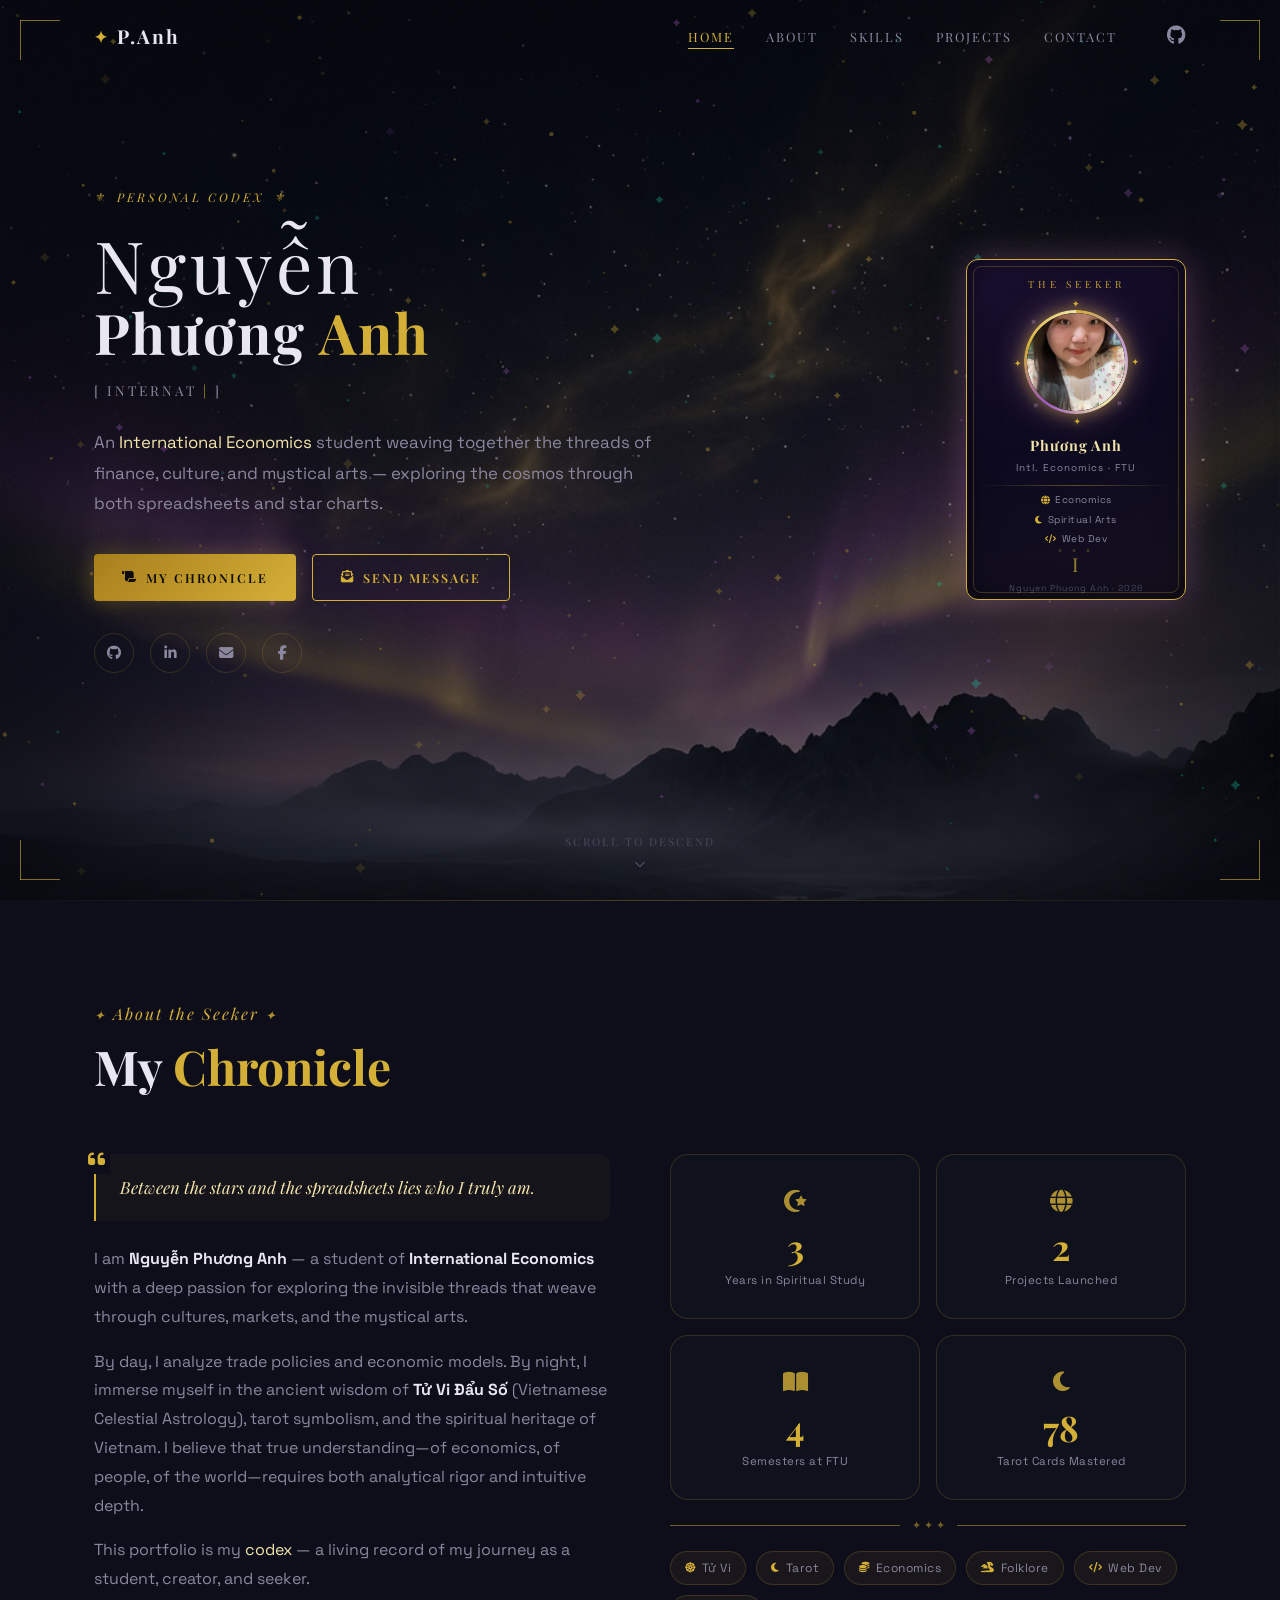
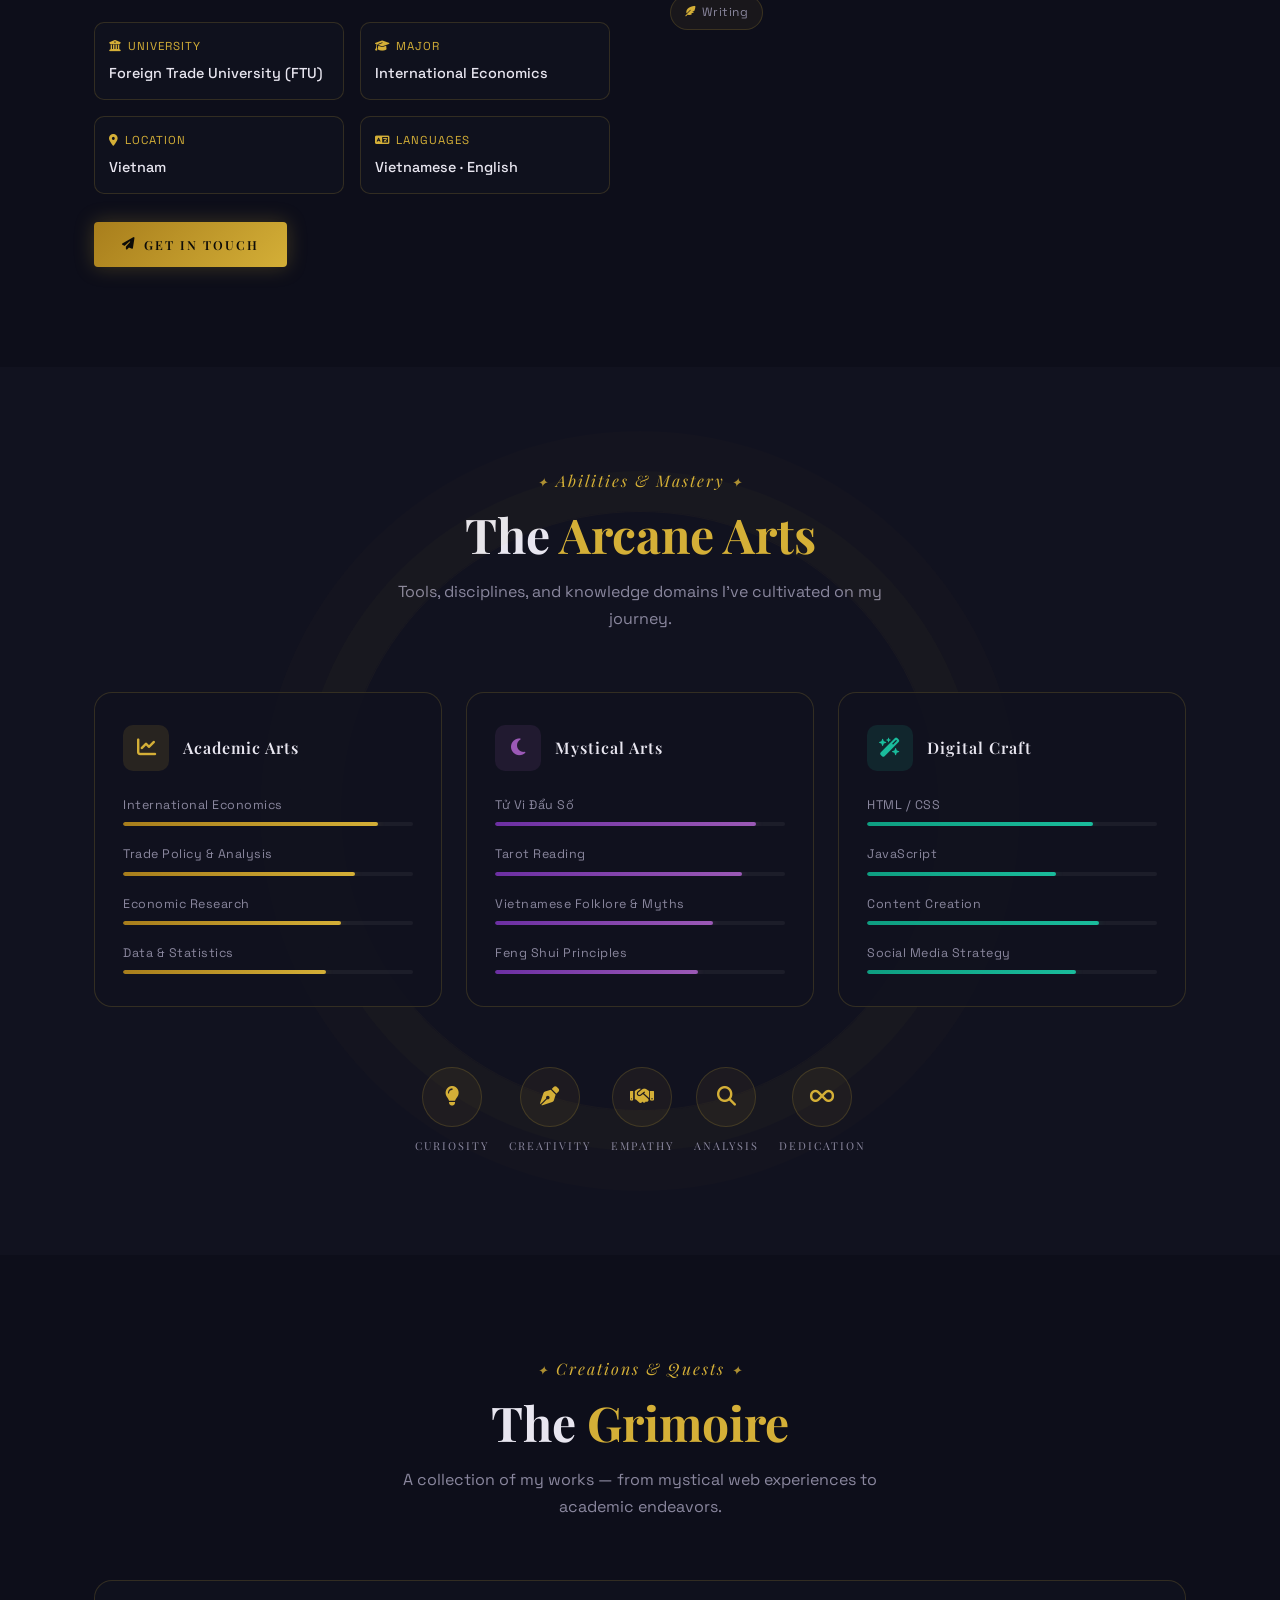
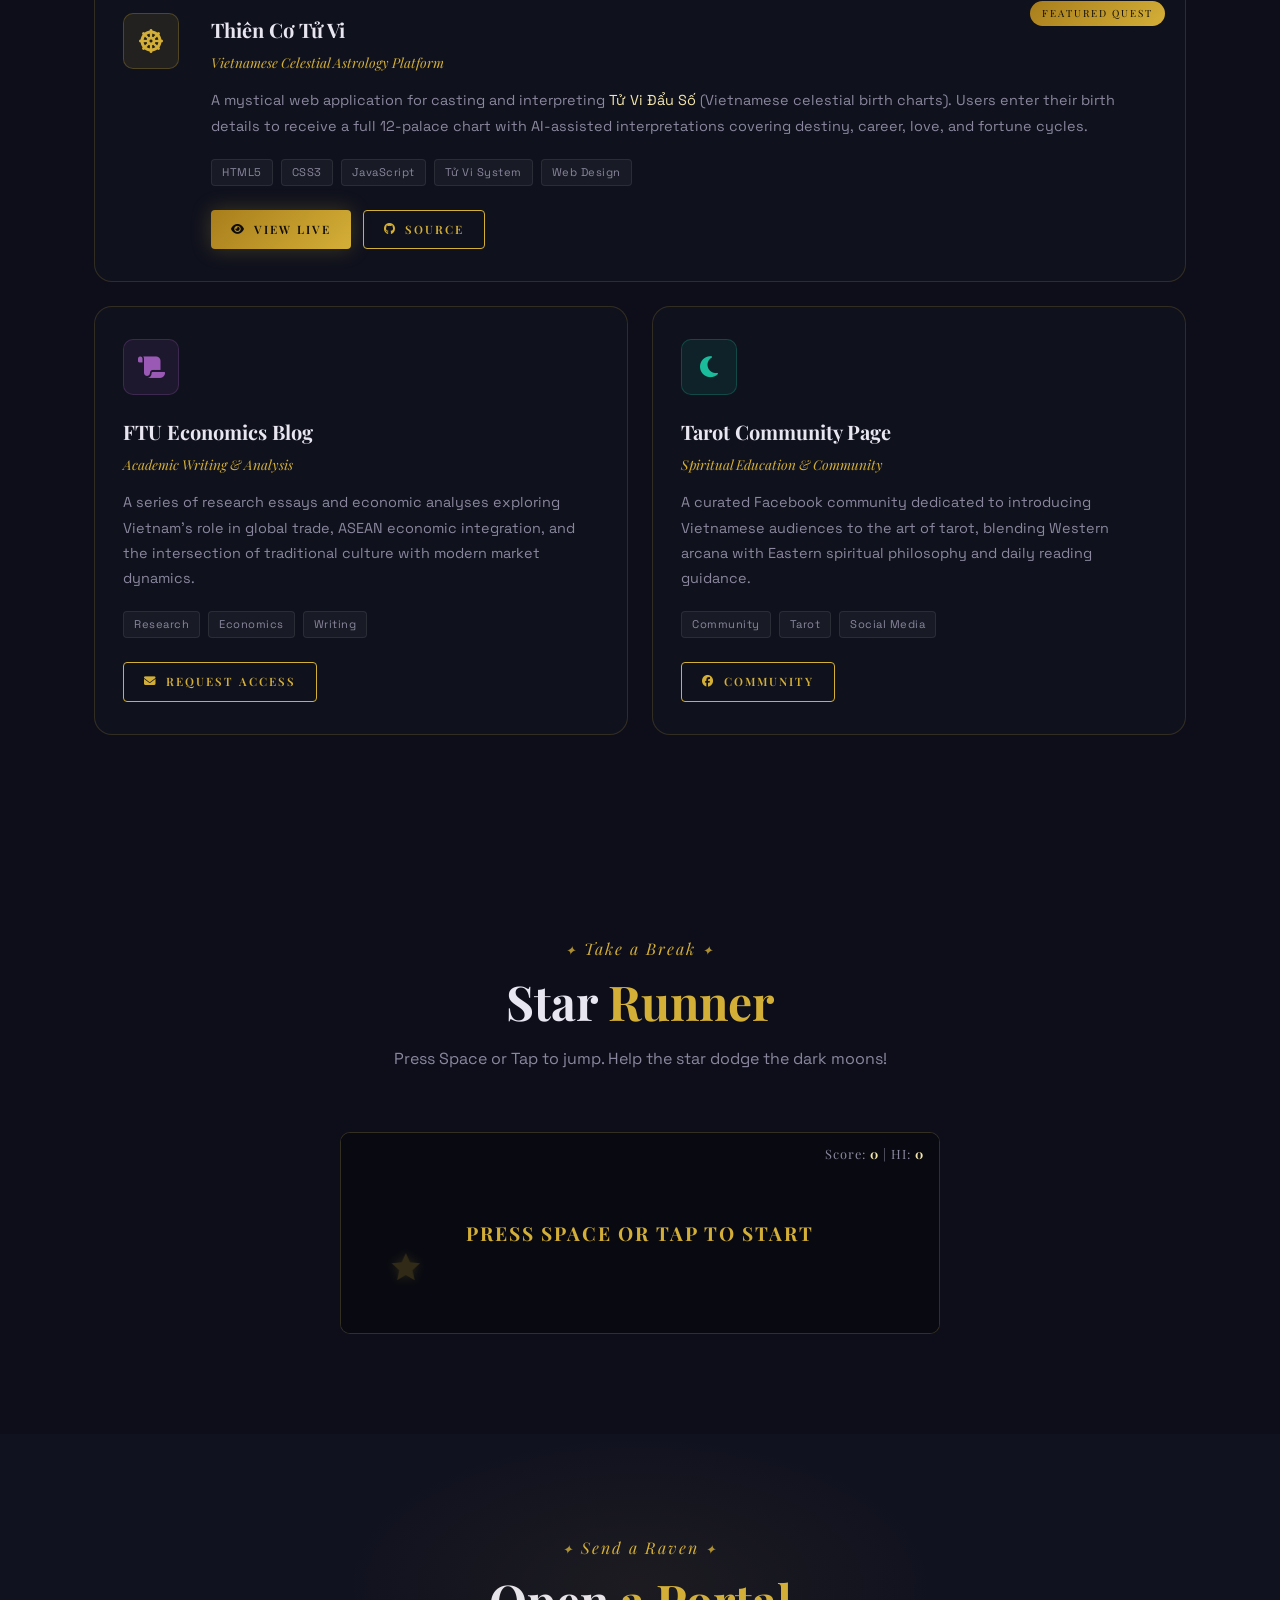
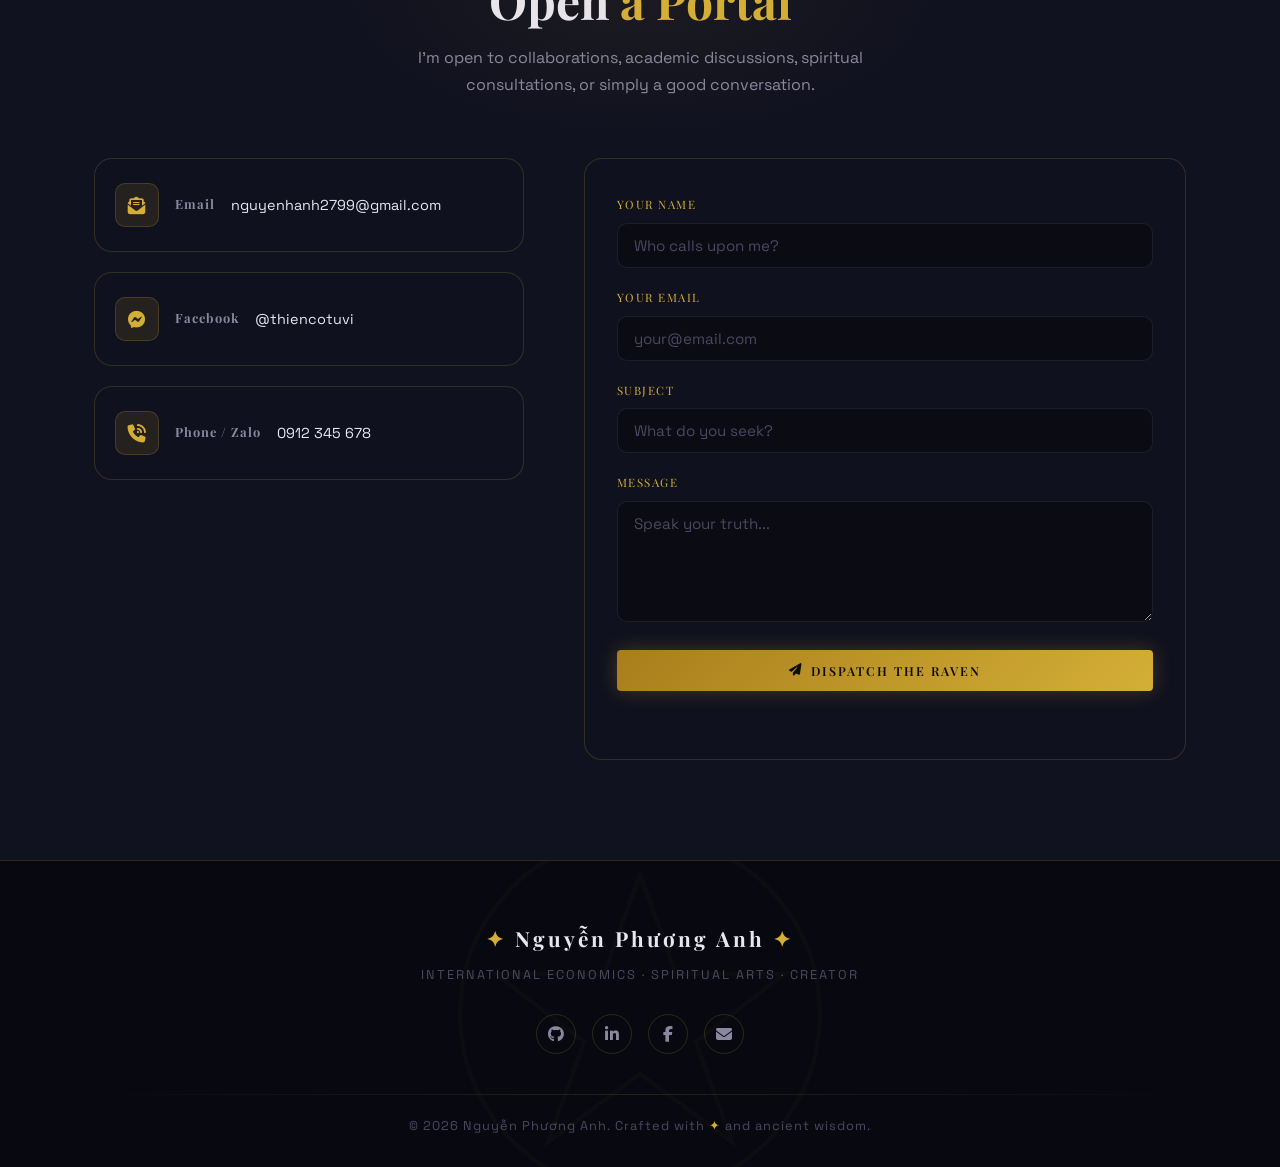
==== commit fe6123ba: "Add files via upload" ====
--- a/index.html
+++ b/index.html
@@ -161,22 +161,20 @@
               <div class="pf-tarot-card__front">
                 <div class="pf-tarot-card__header">The Seeker</div>
                 <div class="pf-tarot-card__symbol">
-                  <div class="pf-avatar-wrap">
-                    <div class="pf-avatar-ring pf-avatar-ring--outer"></div>
-                    <div class="pf-avatar-ring pf-avatar-ring--inner"></div>
-                    <div class="pf-avatar-sparkles" aria-hidden="true">
-                      <span class="pf-avatar-spark" style="--i:0"></span>
-                      <span class="pf-avatar-spark" style="--i:1"></span>
-                      <span class="pf-avatar-spark" style="--i:2"></span>
-                      <span class="pf-avatar-spark" style="--i:3"></span>
-                      <span class="pf-avatar-spark" style="--i:4"></span>
-                      <span class="pf-avatar-spark" style="--i:5"></span>
-                      <span class="pf-avatar-spark" style="--i:6"></span>
-                      <span class="pf-avatar-spark" style="--i:7"></span>
-                    </div>
-                    <div class="pf-avatar-img-wrap">
+                  <div class="pf-avatar-frame">
+                    <div class="pf-avatar-circle">
                       <img src="avatar.jpg" alt="Nguyễn Phương Anh" class="pf-avatar-img" />
                     </div>
+                  </div>
+                  <div class="pf-avatar-orbit" aria-hidden="true">
+                    <span class="pf-avatar-spark" style="--i:0">✦</span>
+                    <span class="pf-avatar-spark" style="--i:1">✧</span>
+                    <span class="pf-avatar-spark" style="--i:2">✦</span>
+                    <span class="pf-avatar-spark" style="--i:3">✧</span>
+                    <span class="pf-avatar-spark" style="--i:4">✦</span>
+                    <span class="pf-avatar-spark" style="--i:5">✧</span>
+                    <span class="pf-avatar-spark" style="--i:6">✦</span>
+                    <span class="pf-avatar-spark" style="--i:7">✧</span>
                   </div>
                 </div>
                 <div class="pf-tarot-card__body">
--- a/portfolio.css
+++ b/portfolio.css
@@ -616,12 +616,14 @@
 }
 
 .pf-tarot-card__symbol {
-  width: 120px;
-  height: 120px;
-  margin: 6px auto;
+  width: 130px;
+  height: 130px;
+  margin: 4px auto 6px;
   display: flex;
   align-items: center;
   justify-content: center;
+  position: relative;
+  flex-shrink: 0;
 }
 
 .pf-tarot-star-svg { width: 100%; height: 100%; overflow: visible; }
@@ -677,132 +679,84 @@
 }
 
 /* ============================================================
-   AVATAR — Glowing Circular Portrait
-   ============================================================ */
-.pf-avatar-wrap {
-  position: relative;
-  width: 110px;
-  height: 110px;
-  display: flex;
-  align-items: center;
-  justify-content: center;
-}
-
-/* Outer spinning gradient ring */
-.pf-avatar-ring {
-  position: absolute;
+   AVATAR — Glowing Circular Portrait (padding-spin technique)
+   ============================================================ */
+
+/* The frame IS the spinning ring — conic-gradient bg + padding */
+.pf-avatar-frame {
+  width: 104px;
+  height: 104px;
   border-radius: 50%;
-  pointer-events: none;
-}
-.pf-avatar-ring--outer {
-  inset: -8px;
+  padding: 3px;
   background: conic-gradient(
     from 0deg,
-    var(--pf-gold) 0%,
-    var(--pf-purple) 25%,
-    transparent 40%,
-    var(--pf-gold-light) 60%,
-    var(--pf-purple-light) 80%,
-    var(--pf-gold) 100%
+    #d4af37 0%,
+    #c39bd3 20%,
+    #f3e5ab 40%,
+    #9b59b6 60%,
+    #d4af37 80%,
+    #f3e5ab 100%
   );
-  animation: pf-avatar-spin 4s linear infinite;
-  filter: blur(1px);
-  opacity: 0.9;
-}
-.pf-avatar-ring--inner {
-  inset: -4px;
-  background: conic-gradient(
-    from 180deg,
-    var(--pf-purple) 0%,
-    var(--pf-gold) 30%,
-    transparent 50%,
-    var(--pf-gold) 70%,
-    var(--pf-purple) 100%
-  );
-  animation: pf-avatar-spin 6s linear infinite reverse;
-  opacity: 0.6;
-}
-
-/* Circular image */
-.pf-avatar-img-wrap {
-  position: relative;
+  animation: pf-avatar-spin 3.5s linear infinite;
+  box-shadow:
+    0 0 16px rgba(212,175,55,0.55),
+    0 0 32px rgba(155,89,182,0.35),
+    0 0 50px rgba(212,175,55,0.15);
+  display: flex;
+  align-items: center;
+  justify-content: center;
+  flex-shrink: 0;
+}
+
+/* Inner circle counter-rotates so image stays upright */
+.pf-avatar-circle {
   width: 100%;
   height: 100%;
   border-radius: 50%;
   overflow: hidden;
-  border: 2px solid rgba(212,175,55,0.4);
-  background: var(--pf-bg-2);
-  z-index: 2;
-  box-shadow:
-    0 0 20px rgba(212,175,55,0.3),
-    0 0 40px rgba(155,89,182,0.2),
-    inset 0 0 20px rgba(8,9,16,0.3);
-}
+  background: #080910;
+  animation: pf-avatar-spin 3.5s linear infinite reverse;
+}
+
 .pf-avatar-img {
   width: 100%;
   height: 100%;
   object-fit: cover;
-  object-position: center top;
+  object-position: center 15%;
+  display: block;
   border-radius: 50%;
-  transition: transform 0.5s ease;
-}
-.pf-avatar-img-wrap:hover .pf-avatar-img {
-  transform: scale(1.06);
-}
-
-/* Shimmer overlay on hover */
-.pf-avatar-img-wrap::after {
-  content: '';
+}
+
+/* Sparkles — positioned within the 130px symbol box */
+.pf-avatar-orbit {
   position: absolute;
   inset: 0;
-  border-radius: 50%;
-  background: linear-gradient(
-    135deg,
-    rgba(255,255,255,0.12) 0%,
-    transparent 50%,
-    rgba(212,175,55,0.08) 100%
-  );
   pointer-events: none;
 }
 
-/* Floating sparkle stars around the avatar */
-.pf-avatar-sparkles {
-  position: absolute;
-  inset: 0;
-  border-radius: 50%;
-  pointer-events: none;
-  z-index: 3;
-}
 .pf-avatar-spark {
   position: absolute;
-  width: 5px;
-  height: 5px;
-  border-radius: 50%;
-  background: var(--pf-gold);
-  box-shadow: 0 0 6px 2px var(--pf-gold-glow);
-  --angle: calc(var(--i) * 45deg);
-  --r: 62px;
-  top: calc(50% + var(--r) * sin(var(--angle)) - 2.5px);
-  left: calc(50% + var(--r) * cos(var(--angle)) - 2.5px);
-  animation: pf-spark-pulse calc(1.5s + var(--i) * 0.2s) ease-in-out infinite alternate;
-}
-.pf-avatar-spark:nth-child(even) {
-  background: var(--pf-purple-light);
-  box-shadow: 0 0 6px 2px var(--pf-purple-glow);
-  width: 4px;
-  height: 4px;
-  --r: 58px;
-}
+  top: 50%;
+  left: 50%;
+  font-size: 9px;
+  line-height: 1;
+  width: 9px;
+  height: 9px;
+  margin: -4.5px;
+  transform: rotate(calc(var(--i) * 45deg)) translateY(-58px);
+  animation: pf-spark-twinkle calc(1.1s + var(--i) * 0.15s) ease-in-out infinite alternate;
+}
+.pf-avatar-spark:nth-child(odd)  { color: #d4af37; filter: drop-shadow(0 0 4px rgba(212,175,55,0.9)); }
+.pf-avatar-spark:nth-child(even) { color: #c39bd3; filter: drop-shadow(0 0 4px rgba(195,155,211,0.9)); font-size: 7px; }
 
 @keyframes pf-avatar-spin {
   from { transform: rotate(0deg); }
   to   { transform: rotate(360deg); }
 }
 
-@keyframes pf-spark-pulse {
-  0%   { opacity: 0.2; transform: scale(0.6); }
-  50%  { opacity: 1;   transform: scale(1.4); }
-  100% { opacity: 0.4; transform: scale(0.8); }
+@keyframes pf-spark-twinkle {
+  0%   { opacity: 0.1; transform: rotate(calc(var(--i) * 45deg)) translateY(-58px) scale(0.4); }
+  100% { opacity: 1;   transform: rotate(calc(var(--i) * 45deg)) translateY(-58px) scale(1.4); }
 }
 
 /* ============================================================
